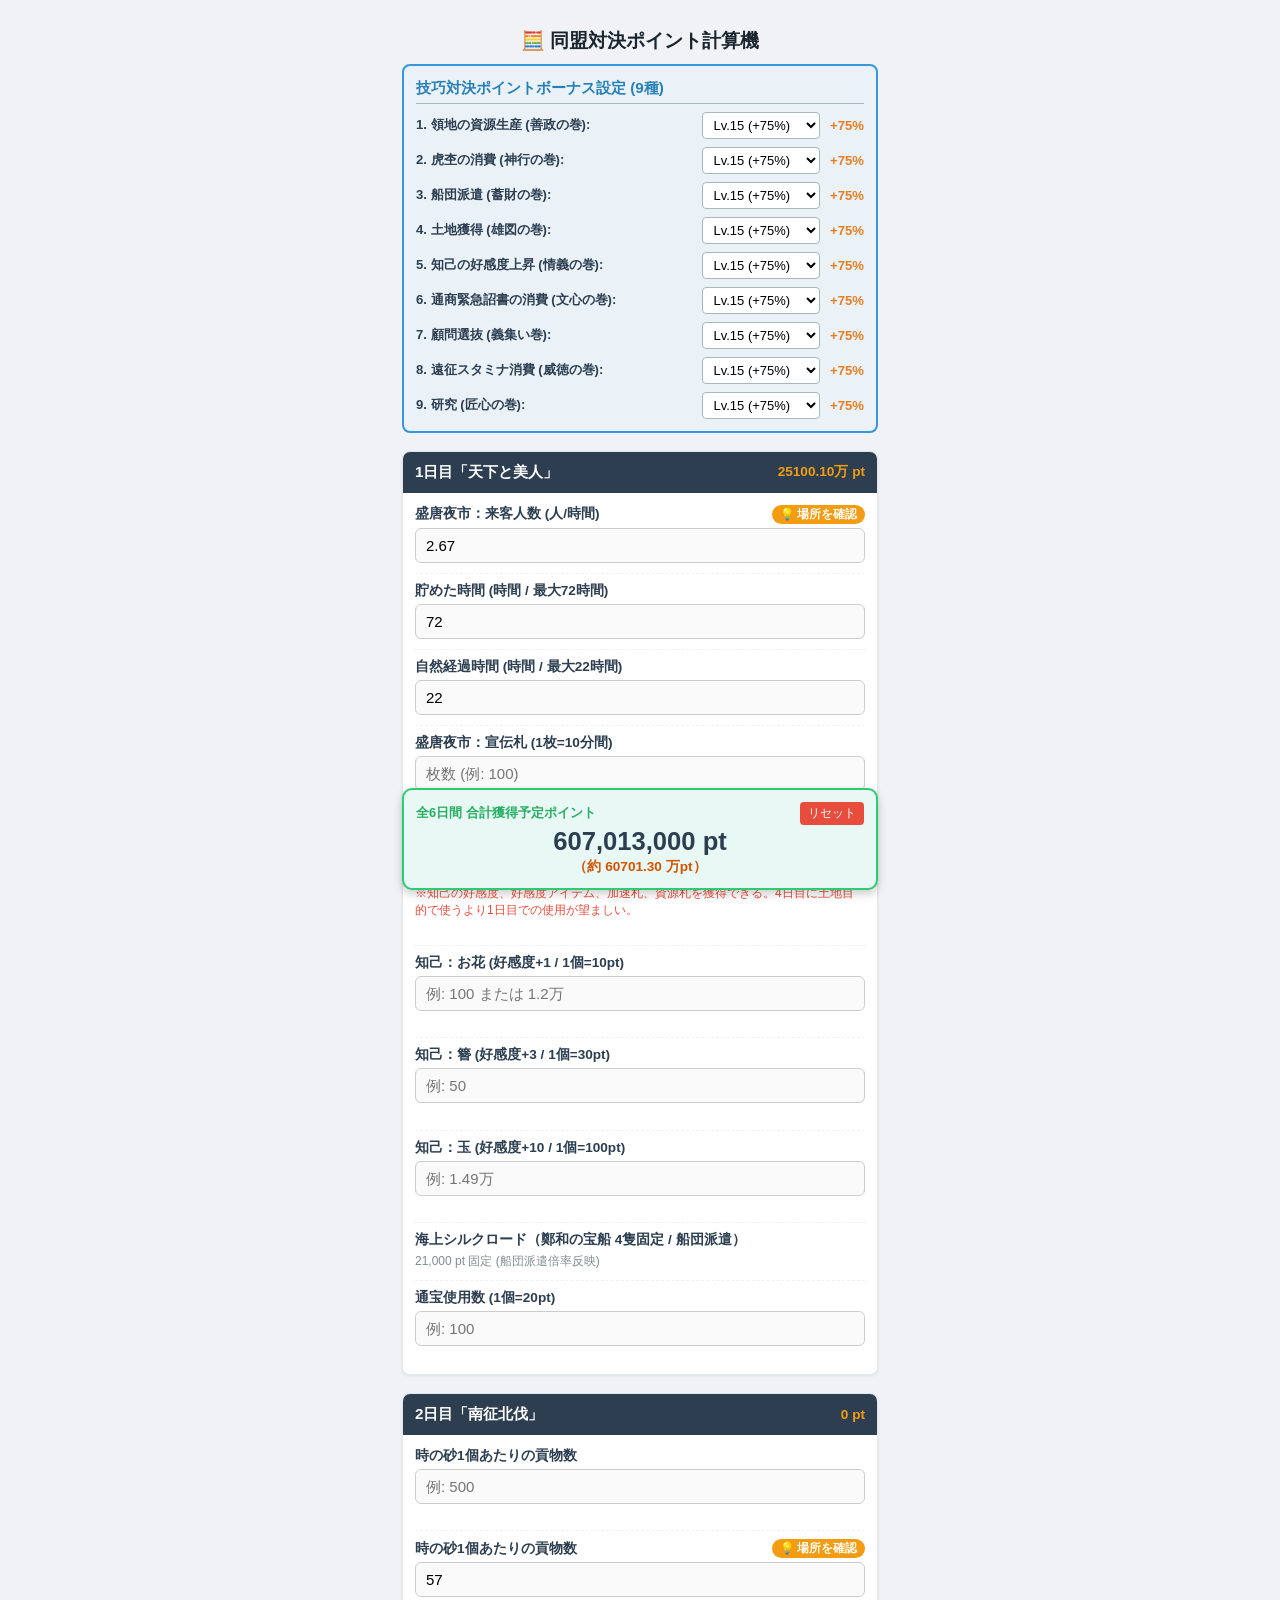
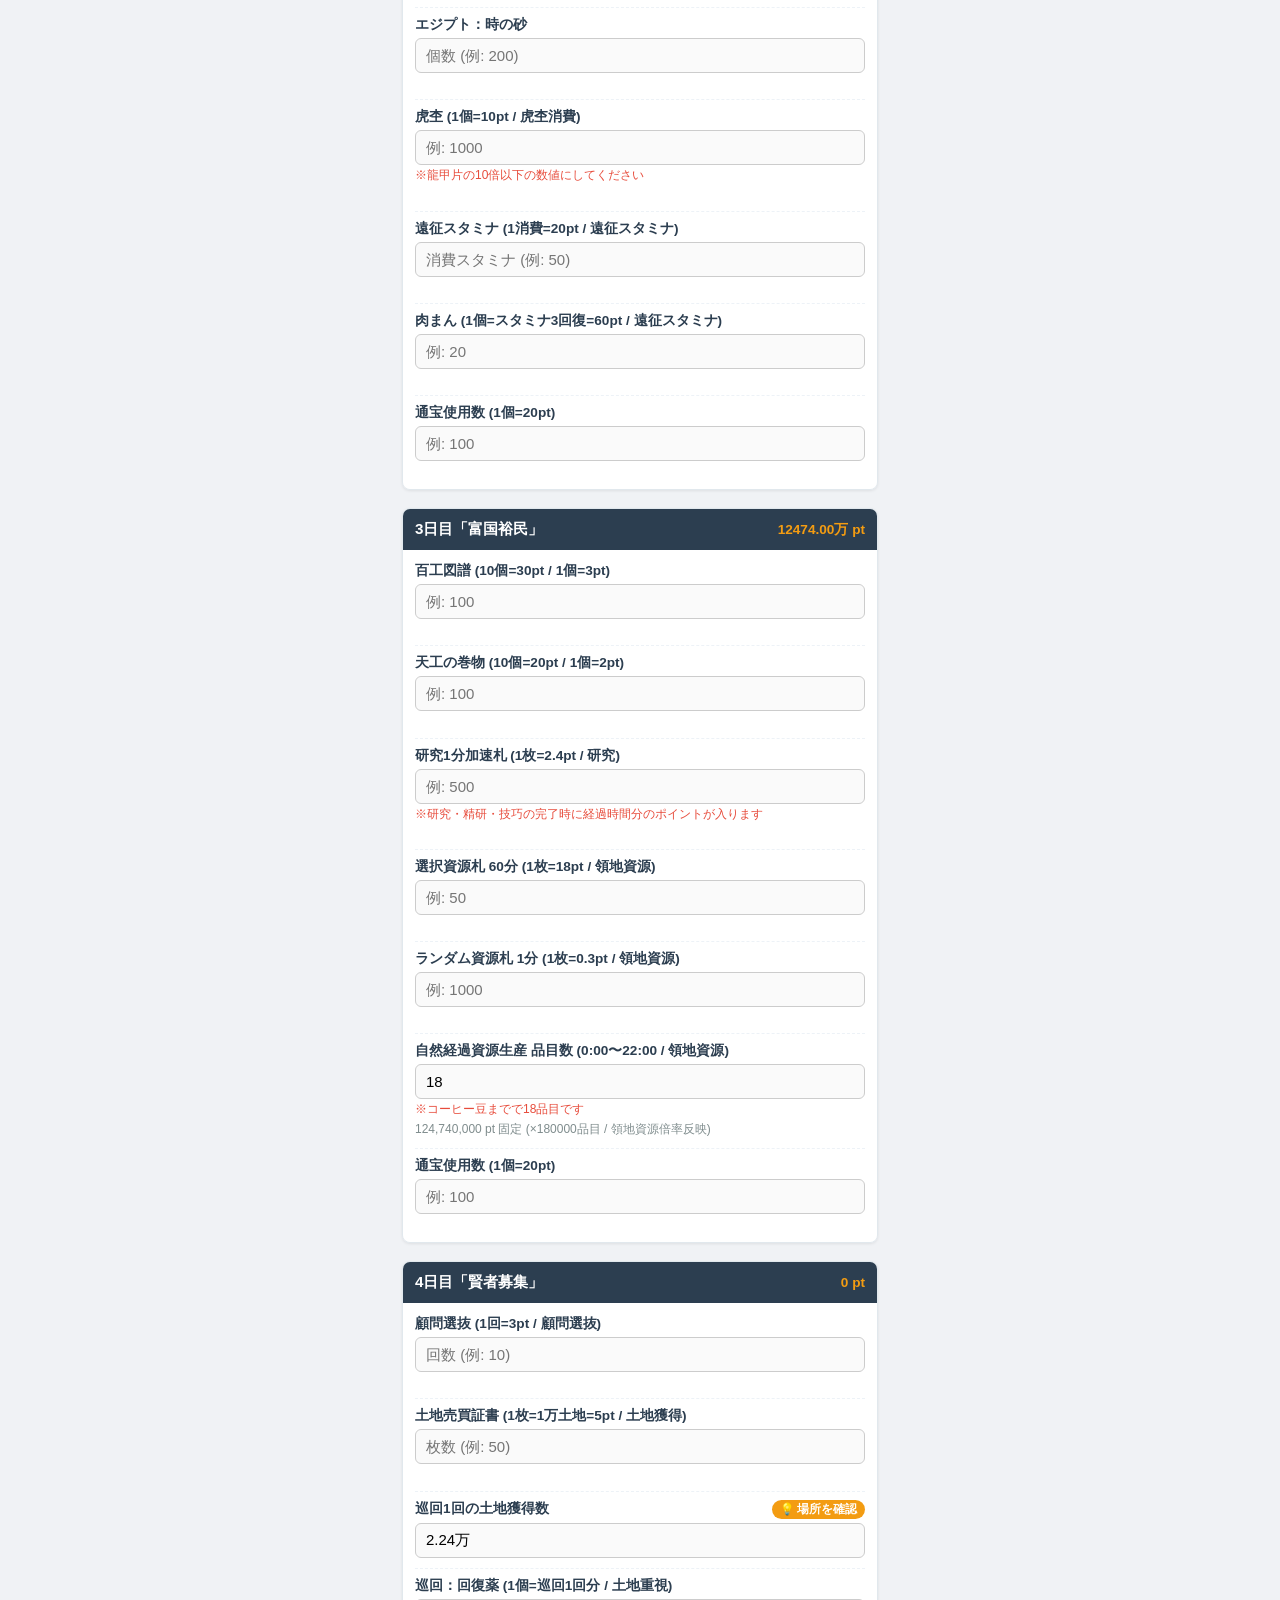
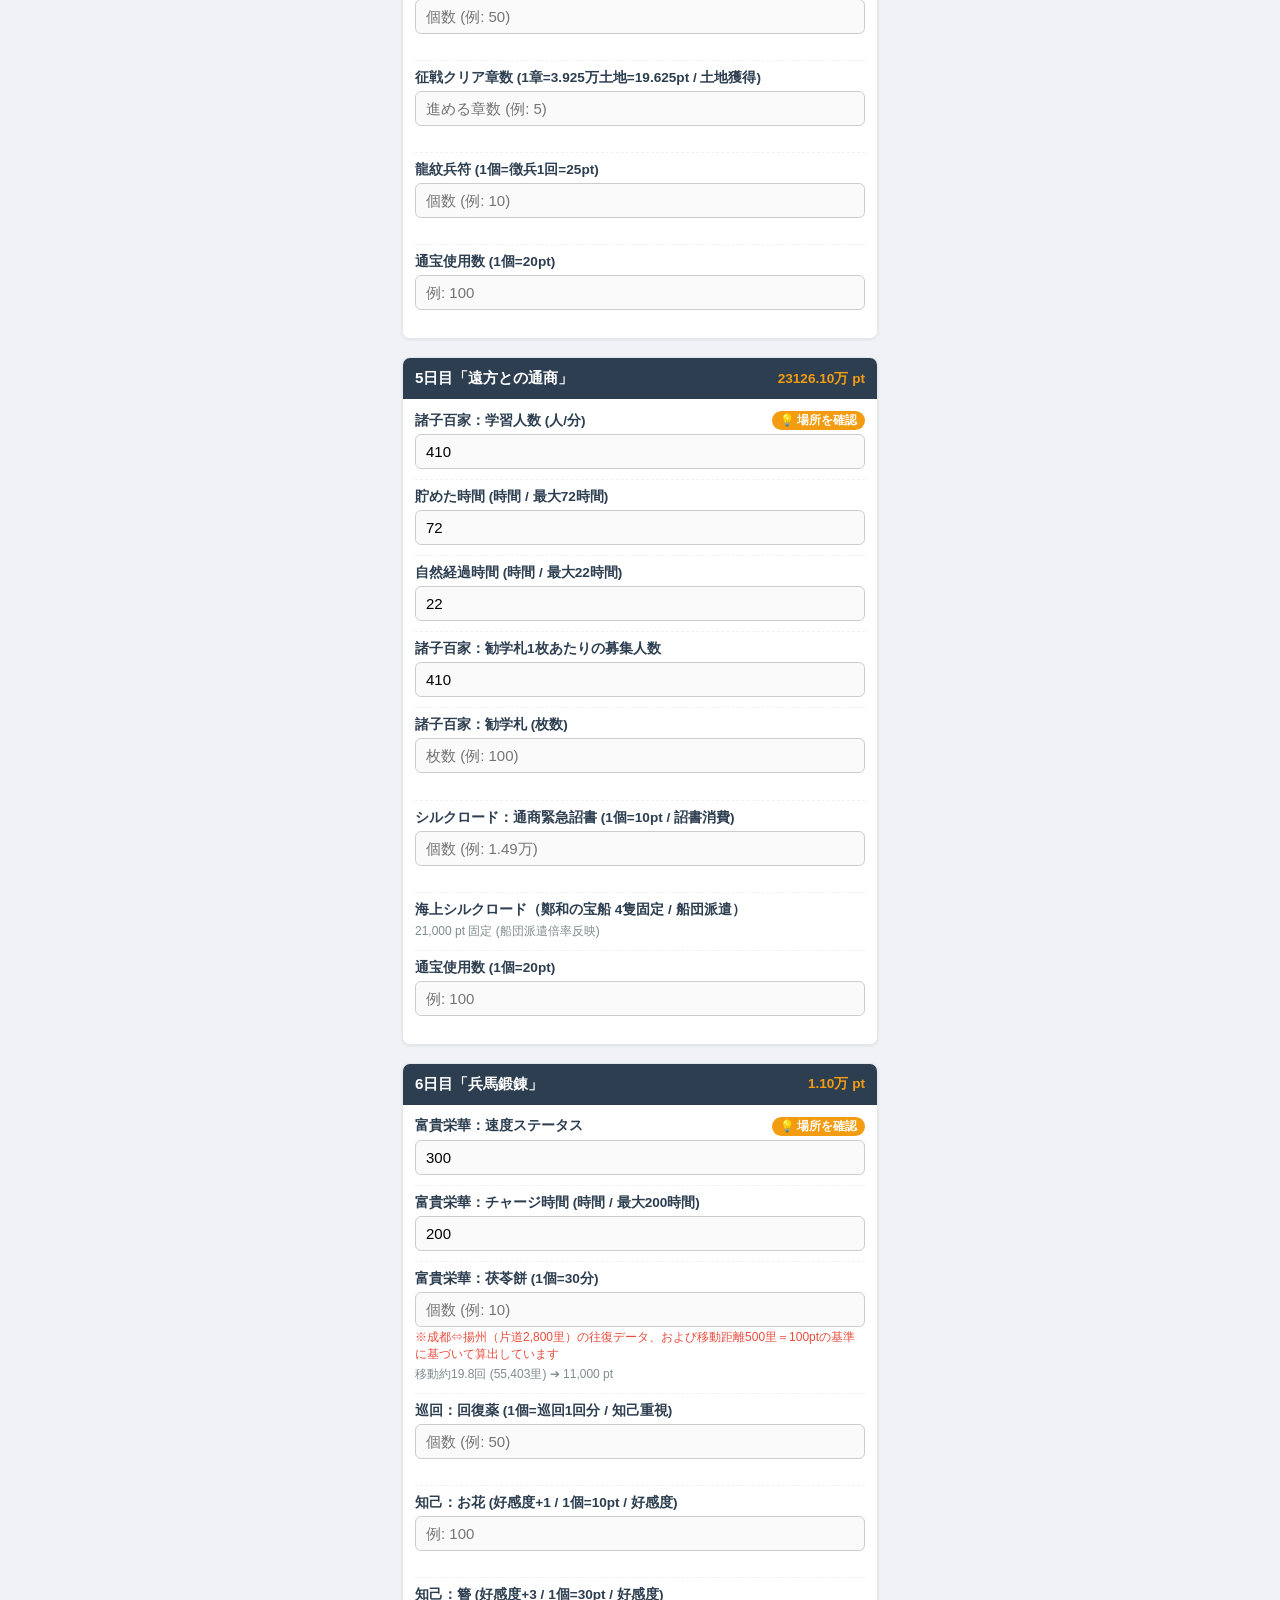
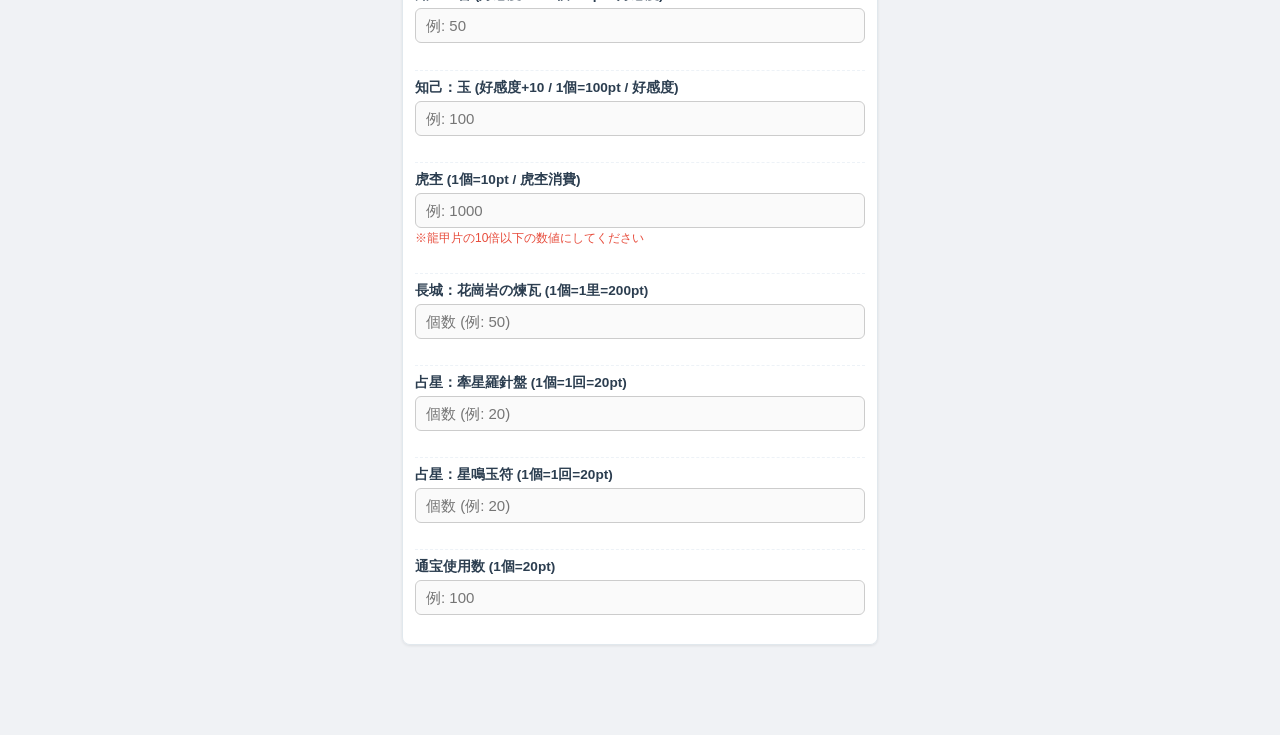
==== index.html @ d05e0be0 "index.html の更新" ====
<!DOCTYPE html>
<html lang="ja">
<head>
<meta charset="UTF-8">
<meta name="viewport" content="width=device-width, initial-scale=1.0">
<title>🧮 同盟対決ポイント計算機</title>

<!-- Google tag (gtag.js) -->
<script async src="https://www.googletagmanager.com/gtag/js?id=G-H1Z9NHRJ19"></script>
<script>
  window.dataLayer = window.dataLayer || [];
  function gtag(){dataLayer.push(arguments);}
  gtag('js', new Date());
  gtag('config', 'G-H1Z9NHRJ19');
</script>

<style>
  body {
    font-family: -apple-system, BlinkMacSystemFont, "Segoe UI", Roboto, "Helvetica Neue", Arial, sans-serif;
    padding: 12px;
    background: #f0f2f5;
    color: #333;
    max-width: 500px;
    margin: 0 auto;
    box-sizing: border-box;
    padding-bottom: 90px;
  }
  h2 {
    text-align: center;
    color: #1a252f;
    font-size: 1.2rem;
    margin-bottom: 10px;
  }
  .bonus-card {
    background: #eaf2f8;
    border: 2px solid #3498db;
    padding: 12px;
    border-radius: 8px;
    margin-bottom: 15px;
  }
  .bonus-title {
    font-weight: bold;
    color: #2980b9;
    font-size: 0.95rem;
    margin-bottom: 8px;
    border-bottom: 1px solid #aab7b8;
    padding-bottom: 4px;
  }
  .bonus-grid {
    display: grid;
    grid-template-columns: 1fr;
    gap: 8px;
  }
  .bonus-item {
    display: flex;
    justify-content: space-between;
    align-items: center;
    font-size: 0.82rem;
    color: #2c3e50;
    font-weight: bold;
  }
  .bonus-item select {
    padding: 4px 6px;
    font-size: 13px;
    border-radius: 4px;
    border: 1px solid #aab7b8;
    background: #fff;
    max-width: 180px;
  }
  .bonus-val-disp {
    color: #e67e22;
    font-size: 0.82rem;
    margin-left: 6px;
    min-width: 45px;
    text-align: right;
  }

  /* 見出しと入力枠の一体化構造 */
  .day-block {
    margin-top: 18px;
    border-radius: 8px;
    overflow: hidden;
    box-shadow: 0 1px 3px rgba(0,0,0,0.08);
    border: 1px solid #e1e8ed;
  }
  .day-title {
    background: #2c3e50;
    color: #fff;
    padding: 10px 12px;
    font-size: 0.95rem;
    font-weight: bold;
    display: flex;
    justify-content: space-between;
    align-items: center;
  }
  .day-subtotal {
    font-size: 0.85rem;
    color: #f39c12;
    font-weight: bold;
  }
  .day-card {
    background: #fff;
    padding: 12px;
  }
  .item-row {
    margin-bottom: 10px;
  }
  .item-row:last-child {
    margin-bottom: 0;
  }
  .item-row + .item-row {
    border-top: 1px dashed #edf2f7;
    padding-top: 8px;
  }

  .label-container {
    display: flex;
    justify-content: space-between;
    align-items: center;
    margin-bottom: 4px;
  }
  label {
    font-weight: bold;
    font-size: 0.85rem;
    color: #2c3e50;
  }
  .help-btn {
    background: #f39c12;
    color: white;
    border: none;
    border-radius: 12px;
    padding: 2px 8px;
    font-size: 0.72rem;
    font-weight: bold;
    cursor: pointer;
  }
  input[type="text"] {
    width: 100%;
    padding: 8px 10px;
    font-size: 15px;
    border: 1px solid #ccc;
    border-radius: 6px;
    box-sizing: border-box;
    background: #fafafa;
  }
  input[type="text"]:focus {
    border-color: #3498db;
    outline: none;
    background: #fff;
  }
  .sub-preview {
    font-size: 0.75rem;
    color: #7f8c8d;
    margin-top: 3px;
    min-height: 1.1em;
  }
  .note-text {
    font-size: 0.75rem;
    color: #e74c3c;
    margin-top: 2px;
  }
  .result-box {
    background: #e8f8f5;
    border: 2px solid #2ecc71;
    padding: 12px;
    border-radius: 10px;
    text-align: center;
    position: fixed;
    bottom: 10px;
    left: 50%;
    transform: translateX(-50%);
    width: calc(100% - 24px);
    max-width: 476px;
    box-sizing: border-box;
    box-shadow: 0 4px 10px rgba(0,0,0,0.2);
    z-index: 1000;
  }
  .result-title {
    font-size: 0.8rem;
    color: #27ae60;
    font-weight: bold;
    display: flex;
    justify-content: space-between;
    align-items: center;
  }
  .reset-btn {
    background: #e74c3c;
    color: white;
    border: none;
    padding: 3px 8px;
    font-size: 0.75rem;
    border-radius: 4px;
    cursor: pointer;
  }
  .result-val {
    font-size: 1.6rem;
    font-weight: bold;
    color: #2c3e50;
    margin: 2px 0;
  }
  .result-man {
    font-size: 0.85rem;
    color: #d35400;
    font-weight: bold;
  }

  .modal-overlay {
    display: none;
    position: fixed;
    top: 0; left: 0; width: 100%; height: 100%;
    background: rgba(0, 0, 0, 0.85);
    z-index: 2000;
    justify-content: center;
    align-items: center;
    padding: 20px;
    box-sizing: border-box;
  }
  .modal-overlay img {
    max-width: 100%;
    max-height: 80vh;
    border-radius: 8px;
    box-shadow: 0 4px 15px rgba(0,0,0,0.5);
  }
</style>
</head>
<body>

<h2>🧮 同盟対決ポイント計算機</h2>

<!-- 技巧ボーナス設定エリア -->
<div class="bonus-card">
  <div class="bonus-title">技巧対決ポイントボーナス設定 (9種)</div>
  <div class="bonus-grid" id="bonus-container"></div>
</div>

<!-- 各日エリア -->
<div id="days-container"></div>

<!-- 合計固定フッター -->
<div class="result-box">
  <div class="result-title">
    <span>全6日間 合計獲得予定ポイント</span>
    <button class="reset-btn" onclick="clearAll()">リセット</button>
  </div>
  <div class="result-val"><span id="total-pt">0</span> pt</div>
  <div class="result-man" id="total-man">（約 0 万pt）</div>
</div>

<div id="image-modal" class="modal-overlay" onclick="closeModal()">
  <img id="modal-img" src="" alt="確認用画像">
</div>
<script>
let configData = {};
let techBonusData = [];
let daysData = [];

// レベル(0〜60)に対応する%補正値テーブルの計算
function getTechBonusPercent(level) {
  level = parseInt(level, 10) || 0;
  if (level <= 0) return 0;
  if (level <= 30) return level * 5;              // Lv.1~30: +5%刻み (Lv.30=150%)
  if (level <= 40) return 150 + (level - 30) * 3; // Lv.31~40: +3%刻み (Lv.40=180%)
  if (level <= 60) return 180 + (level - 40) * 1; // Lv.41~60: +1%刻み (Lv.60=200%)
  return 200;
}

async function loadAllJSON() {
  try {
    const [configRes, techRes, d1Res, d2Res, d3Res, d4Res, d5Res, d6Res] = await Promise.all([
      fetch('config.json'),
      fetch('tech_bonus.json'),
      fetch('day1.json'),
      fetch('day2.json'),
      fetch('day3.json'),
      fetch('day4.json'),
      fetch('day5.json'),
      fetch('day6.json')
    ]);

    configData = await configRes.json();
    techBonusData = await techRes.json();
    daysData = [
      await d1Res.json(),
      await d2Res.json(),
      await d3Res.json(),
      await d4Res.json(),
      await d5Res.json(),
      await d6Res.json()
    ];

    renderUI();
    loadInputs();
    calc();
  } catch (err) {
    console.error('JSON読み込みエラー:', err);
  }
}

function showModal(imgSrc) {
  const modal = document.getElementById('image-modal');
  const img = document.getElementById('modal-img');
  img.src = imgSrc;
  modal.style.display = 'flex';
}

function closeModal() {
  document.getElementById('image-modal').style.display = 'none';
}

function renderUI() {
  // 技巧ボーナス (デフォルト Lv.15)
  const bonusContainer = document.getElementById('bonus-container');
  bonusContainer.innerHTML = '';
  techBonusData.forEach(item => {
    const div = document.createElement('div');
    div.className = 'bonus-item';
    
    let optionsHtml = `<option value="0">未開放 (+0%)</option>`;
    for (let lv = 1; lv <= 60; lv++) {
      const pct = getTechBonusPercent(lv);
      const selected = (lv === 15) ? 'selected' : '';
      optionsHtml += `<option value="${lv}" ${selected}>Lv.${lv} (+${pct}%)</option>`;
    }

    div.innerHTML = `
      <span>${item.name}:</span>
      <div>
        <select id="${item.id}" class="bonus-select" onchange="calc()">${optionsHtml}</select>
        <span class="bonus-val-disp" id="${item.id}_pct_disp">+75%</span>
      </div>
    `;
    bonusContainer.appendChild(div);
  });

  const daysContainer = document.getElementById('days-container');
  daysContainer.innerHTML = '';

  daysData.forEach(day => {
    const dayWrap = document.createElement('div');
    dayWrap.className = 'day-block';
    
    let html = `
      <div class="day-title">
        <span>${day.title}</span>
        <span class="day-subtotal" id="d${day.day}_total_disp">0 pt</span>
      </div>
      <div class="day-card">
    `;

    // 1日目：盛唐夜市（時間部分）
    if (day.day === 1 && day.night_market) {
      const helpBtn = day.night_market.help_img ? `<button class="help-btn" onclick="showModal('${day.night_market.help_img}')">💡 場所を確認</button>` : '';
      html += `
        <div class="item-row">
          <div class="label-container">
            <label>盛唐夜市：来客人数 (人/時間)</label>
            ${helpBtn}
          </div>
          <input type="text" id="d1_night_speed" class="save-input" placeholder="例: 2.73万 または 27300" value="${day.night_market.default_speed}" oninput="calc()">
        </div>
        <div class="item-row">
          <div class="label-container"><label>貯めた時間 (時間 / 最大72時間)</label></div>
          <input type="text" id="d1_night_72h" class="save-input" placeholder="時間 (例: 72)" value="${day.night_market.default_h72}" oninput="calc()">
        </div>
        <div class="item-row">
          <div class="label-container"><label>自然経過時間 (時間 / 最大22時間)</label></div>
          <input type="text" id="d1_night_22h" class="save-input" placeholder="時間 (例: 22)" value="${day.night_market.default_h22}" oninput="calc()">
        </div>
      `;
    }

    // 5日目：諸子百家（時間部分）
    if (day.day === 5 && day.kangaku_market) {
      const helpBtn = day.kangaku_market.help_img ? `<button class="help-btn" onclick="showModal('${day.kangaku_market.help_img}')">💡 場所を確認</button>` : '';
      html += `
        <div class="item-row">
          <div class="label-container">
            <label>諸子百家：学習人数 (人/分)</label>
            ${helpBtn}
          </div>
          <input type="text" id="d5_kangaku_speed" class="save-input" placeholder="例: 410" value="${day.kangaku_market.default_speed}" oninput="calc()">
        </div>
        <div class="item-row">
          <div class="label-container"><label>貯めた時間 (時間 / 最大72時間)</label></div>
          <input type="text" id="d5_kangaku_72h" class="save-input" placeholder="時間 (例: 72)" value="${day.kangaku_market.default_h72}" oninput="calc()">
        </div>
        <div class="item-row">
          <div class="label-container"><label>自然経過時間 (時間 / 最大22時間)</label></div>
          <input type="text" id="d5_kangaku_22h" class="save-input" placeholder="時間 (例: 22)" value="${day.kangaku_market.default_h22}" oninput="calc()">
        </div>
      `;
    }

    // 各日アイテム展開
    day.items.forEach(item => {
      const helpBtn = item.help_img ? `<button class="help-btn" onclick="showModal('${item.help_img}')">💡 場所を確認</button>` : '';
      
      let displayLabel = item.label;
      if (displayLabel.includes("盛唐夜市：来客")) displayLabel = "盛唐夜市：来客人数 (人/時間)";
      if (displayLabel.includes("貢物数")) displayLabel = "時の砂1個あたりの貢物数";
      if (displayLabel.includes("エジプト：")) displayLabel = "エジプト：時の砂";

      html += `<div class="item-row">`;
      html += `
        <div class="label-container">
          <label>${displayLabel}</label>
          ${helpBtn}
        </div>
      `;
      
      if (item.type === 'fixed_ship' || item.type === 'fixed_simple') {
        html += `<div class="sub-preview" id="${item.id}_disp"></div>`;
      } else if (item.type === 'd3_resource_fixed') {
        html += `<input type="text" id="${item.id}" class="save-input" placeholder="${item.placeholder}" value="${item.default_value}" oninput="calc()">`;
        if (item.note) html += `<div class="note-text">${item.note}</div>`;
        html += `<div class="sub-preview" id="d3_fixed_disp"></div>`;
      } else if (item.type === 'sand_ratio' || item.type === 'kangaku_card_people' || item.type === 'd4_patrol_land_val' || item.type === 'd6_fukuryo_speed' || item.type === 'd6_fukuryo_hours') {
        html += `<input type="text" id="${item.id}" class="save-input" placeholder="${item.placeholder}" value="${item.default_value || ''}" oninput="calc()">`;
        if (item.note) html += `<div class="note-text">${item.note}</div>`;
      } else {
        html += `<input type="text" id="${item.id}" class="save-input" placeholder="${item.placeholder || ''}" value="${item.default_value || ''}" oninput="calc()">`;
        if (item.note) html += `<div class="note-text">${item.note}</div>`;
        html += `<div class="sub-preview" id="${item.id}-p"></div>`;
      }
      
      html += `</div>`;
    });

    html += `</div>`; // .day-card を閉じる
    dayWrap.innerHTML = html;
    daysContainer.appendChild(dayWrap);
  });
}
function parseNum(val) {
  if (!val) return 0;
  val = String(val).trim().replace(/,/g, '');
  if (val.endsWith('万')) {
    const num = parseFloat(val.replace('万', ''));
    return isNaN(num) ? 0 : Math.round(num * 10000);
  }
  const num = parseFloat(val);
  if (isNaN(num)) return 0;
  if (num > 0 && num < 100) {
    return Math.round(num * 10000);
  }
  return num;
}

function fmtDayPt(pt) {
  const floorPt = Math.floor(pt);
  return floorPt >= 10000 ? `${(floorPt / 10000).toFixed(2)}万 pt` : `${floorPt.toLocaleString()} pt`;
}

function getMult(id) {
  const el = document.getElementById(id);
  const lv = el ? parseInt(el.value, 10) : 15;
  const pct = getTechBonusPercent(lv);
  
  const dispEl = document.getElementById(`${id}_pct_disp`);
  if (dispEl) dispEl.innerText = `+${pct}%`;

  return 1 + (pct / 100);
}

function saveInputs() {
  document.querySelectorAll('.save-input').forEach(input => {
    localStorage.setItem('moman_' + input.id, input.value);
  });
  document.querySelectorAll('.bonus-select').forEach(sel => {
    localStorage.setItem('moman_' + sel.id, sel.value);
  });
  document.querySelectorAll('.save-check').forEach(chk => {
    localStorage.setItem('moman_' + chk.id, chk.checked);
  });
}

function loadInputs() {
  document.querySelectorAll('.save-input').forEach(input => {
    const savedVal = localStorage.getItem('moman_' + input.id);
    if (savedVal !== null) input.value = savedVal;
  });
  document.querySelectorAll('.bonus-select').forEach(sel => {
    const savedVal = localStorage.getItem('moman_' + sel.id);
    if (savedVal !== null) sel.value = savedVal;
  });
  document.querySelectorAll('.save-check').forEach(chk => {
    const savedVal = localStorage.getItem('moman_' + chk.id);
    if (savedVal !== null) chk.checked = (savedVal === 'true');
  });
}

function clearAll() {
  if (confirm('すべての入力数値をクリア（リセット）しますか？')) {
    document.querySelectorAll('.save-input').forEach(input => {
      if (input.id === 'd3_item_count') input.value = '18';
      else if (input.id === 'd1_night_speed') input.value = '2.73万';
      else if (input.id === 'd1_night_72h') input.value = '72';
      else if (input.id === 'd1_night_22h') input.value = '22';
      else if (input.id === 'd2_sand_ratio') input.value = '57';
      else if (input.id === 'd4_patrol_land_val') input.value = '2.24万';
      else if (input.id === 'd5_kangaku_speed') input.value = '410';
      else if (input.id === 'd5_kangaku_card_people') input.value = '410';
      else if (input.id === 'd5_kangaku_72h') input.value = '72';
      else if (input.id === 'd5_kangaku_22h') input.value = '22';
      else if (input.id === 'd6_fukuryo_speed') input.value = '300';
      else if (input.id === 'd6_fukuryo_hours') input.value = '200';
      else input.value = '';
      localStorage.removeItem('moman_' + input.id);
    });
    document.querySelectorAll('.bonus-select').forEach(sel => {
      sel.value = '15';
      localStorage.removeItem('moman_' + sel.id);
    });
    calc();
  }
}

function calc() {
  saveInputs();
  let grandTotal = 0;

  daysData.forEach(day => {
    let dayTotal = 0;

    // 1日目：盛唐夜市経過計算
    if (day.night_market) {
      const d1_speed = parseNum(document.getElementById('d1_night_speed').value);
      const d1_h72 = parseNum(document.getElementById('d1_night_72h').value);
      const d1_h22 = parseNum(document.getElementById('d1_night_22h').value);
      
      const nightFixedPt = (d1_h72 + d1_h22) * (d1_speed / 10000) * 100;
      dayTotal += nightFixedPt;
    }

    // 5日目：諸子百家経過計算
    if (day.kangaku_market) {
      const d5_speed = parseNum(document.getElementById('d5_kangaku_speed').value);
      const d5_h72 = parseNum(document.getElementById('d5_kangaku_72h').value);
      const d5_h22 = parseNum(document.getElementById('d5_kangaku_22h').value);
      
      const kangakuFixedPt = d5_speed * 60 * (d5_h72 + d5_h22) * 0.01;
      dayTotal += kangakuFixedPt;
    }

    day.items.forEach(item => {
      const mult = item.tech_key ? getMult(item.tech_key) : 1;
      let itemPt = 0;

      if (item.type === 'senden') {
        const d1_speed = parseNum(document.getElementById('d1_night_speed').value);
        const sendenN = parseNum(document.getElementById(item.id).value);
        itemPt = sendenN * ((d1_speed / 10000) / 6) * 100;
        const pEl = document.getElementById(`${item.id}-p`);
        if (pEl) pEl.innerText = sendenN ? `${sendenN.toLocaleString()}枚 ➔ ${itemPt.toFixed(1)} pt` : '';
      }
      else if (item.type === 'd6_fukuryo_item') {
        const speedVal = parseNum(document.getElementById('d6_fukuryo_speed').value);
        const hoursVal = parseNum(document.getElementById('d6_fukuryo_hours').value);
        const itemN = parseNum(document.getElementById(item.id).value);

        const oneWayMin = (175000 / (speedVal + 25)) + 68;
        const totalChargeMin = (itemN * 30) + (hoursVal * 60);
        const trips = totalChargeMin / oneWayMin;
        const totalDist = trips * 2800;
        itemPt = Math.floor(totalDist / 500) * 100;

        const pEl = document.getElementById(`${item.id}-p`);
        if (pEl) {
          pEl.innerText = `移動約${trips.toFixed(1)}回 (${Math.floor(totalDist).toLocaleString()}里) ➔ ${itemPt.toLocaleString()} pt`;
        }
      }
      else if (item.type === 'patrol_item') {
        const itemN = parseNum(document.getElementById(item.id).value);
        const kokandoPtPerTimes = 20.8 * mult;
        itemPt = itemN * kokandoPtPerTimes;
        
        const pEl = document.getElementById(`${item.id}-p`);
        if (pEl) pEl.innerText = itemN ? `${itemN.toLocaleString()}個 (巡回${itemN.toLocaleString()}回分) ➔ ${itemPt.toFixed(1)} pt (期待値)` : '';
      }
      else if (item.type === 'd4_patrol_item') {
        const itemN = parseNum(document.getElementById(item.id).value);
        const rawLandVal = parseNum(document.getElementById('d4_patrol_land_val').value);
        const landValInMan = rawLandVal / 10000;
        const landPtPerTimes = landValInMan * 5 * mult;
        const dropItemPt = 4.467;
        itemPt = itemN * (landPtPerTimes + dropItemPt);

        const pEl = document.getElementById(`${item.id}-p`);
        if (pEl) pEl.innerText = itemN ? `${itemN.toLocaleString()}個 (巡回${itemN.toLocaleString()}回分) ➔ ${itemPt.toFixed(1)} pt (期待値)` : '';
      }
      else if (item.type === 'kangaku_card') {
        const peoplePerCard = parseNum(document.getElementById('d5_kangaku_card_people').value);
        const cardN = parseNum(document.getElementById(item.id).value);
        itemPt = cardN * peoplePerCard * 0.01;
        const pEl = document.getElementById(`${item.id}-p`);
        if (pEl) pEl.innerText = cardN ? `${cardN.toLocaleString()}枚 ➔ ${itemPt.toFixed(1)} pt` : '';
      }
      else if (item.type === 'trib') {
        const num = parseNum(document.getElementById(item.id).value);
        const count = Math.floor(num / 100);
        itemPt = count * 25;
        const pEl = document.getElementById(`${item.id}-p`);
        if (pEl) pEl.innerText = num ? `祈祷${count.toLocaleString()}回分 ➔ ${itemPt.toFixed(1)} pt` : '';
      }
      else if (item.type === 'sand') {
        const ratio = parseNum(document.getElementById('d2_sand_ratio').value);
        const num = parseNum(document.getElementById(item.id).value);
        const tribTotal = num * ratio;
        const count = Math.floor(tribTotal / 100);
        itemPt = count * 25;
        const pEl = document.getElementById(`${item.id}-p`);
        if (pEl) pEl.innerText = num ? `時の砂${num.toLocaleString()}個 (貢物${tribTotal.toLocaleString()}個 / 祈祷${count.toLocaleString()}回分) ➔ ${itemPt.toFixed(1)} pt` : '';
      }
      else if (item.type === 'sand_ratio' || item.type === 'kangaku_card_people' || item.type === 'd4_patrol_land_val' || item.type === 'd6_fukuryo_speed' || item.type === 'd6_fukuryo_hours') {
        itemPt = 0;
      }
      else if (item.type === 'nikuman') {
        const num = parseNum(document.getElementById(item.id).value);
        itemPt = num * 3 * 20 * mult;
        const pEl = document.getElementById(`${item.id}-p`);
        if (pEl) pEl.innerText = num ? `スタミナ${(num*3).toLocaleString()}回復 ➔ ${itemPt.toFixed(1)} pt` : '';
      }
      else if (item.type === 'fixed_ship') {
        itemPt = item.base_pt * mult;
        const el = document.getElementById(`${item.id}_disp`);
        if (el) el.innerText = `${Math.floor(itemPt).toLocaleString()} pt 固定 (船団派遣倍率反映)`;
      }
      else if (item.type === 'fixed_simple') {
        itemPt = item.base_pt;
        const el = document.getElementById(`${item.id}_disp`);
        if (el) el.innerText = `${Math.floor(itemPt).toLocaleString()} pt 固定`;
      }
      else if (item.type === 'd3_resource_fixed') {
        const itemCount = parseNum(document.getElementById(item.id).value);
        itemPt = item.base_per_item * itemCount * mult;
        const el = document.getElementById('d3_fixed_disp');
        if (el) el.innerText = `${Math.floor(itemPt).toLocaleString()} pt 固定 (×${itemCount}品目 / 領地資源倍率反映)`;
      }
      else {
        const num = parseNum(document.getElementById(item.id).value);
        itemPt = num * item.unit_pt * mult;
        const pEl = document.getElementById(`${item.id}-p`);
        if (pEl) pEl.innerText = num ? `${num.toLocaleString()} ➔ ${itemPt.toFixed(1)} pt` : '';
      }

      dayTotal += itemPt;
    });

    const dayDisp = document.getElementById(`d${day.day}_total_disp`);
    if (dayDisp) dayDisp.innerText = fmtDayPt(dayTotal);

    grandTotal += dayTotal;
  });

  document.getElementById('total-pt').innerText = Math.floor(grandTotal).toLocaleString();
  document.getElementById('total-man').innerText = `（約 ${(grandTotal / 10000).toFixed(2)} 万pt）`;
}

window.onload = function() {
  loadAllJSON();
};
</script>
</body>
</html>
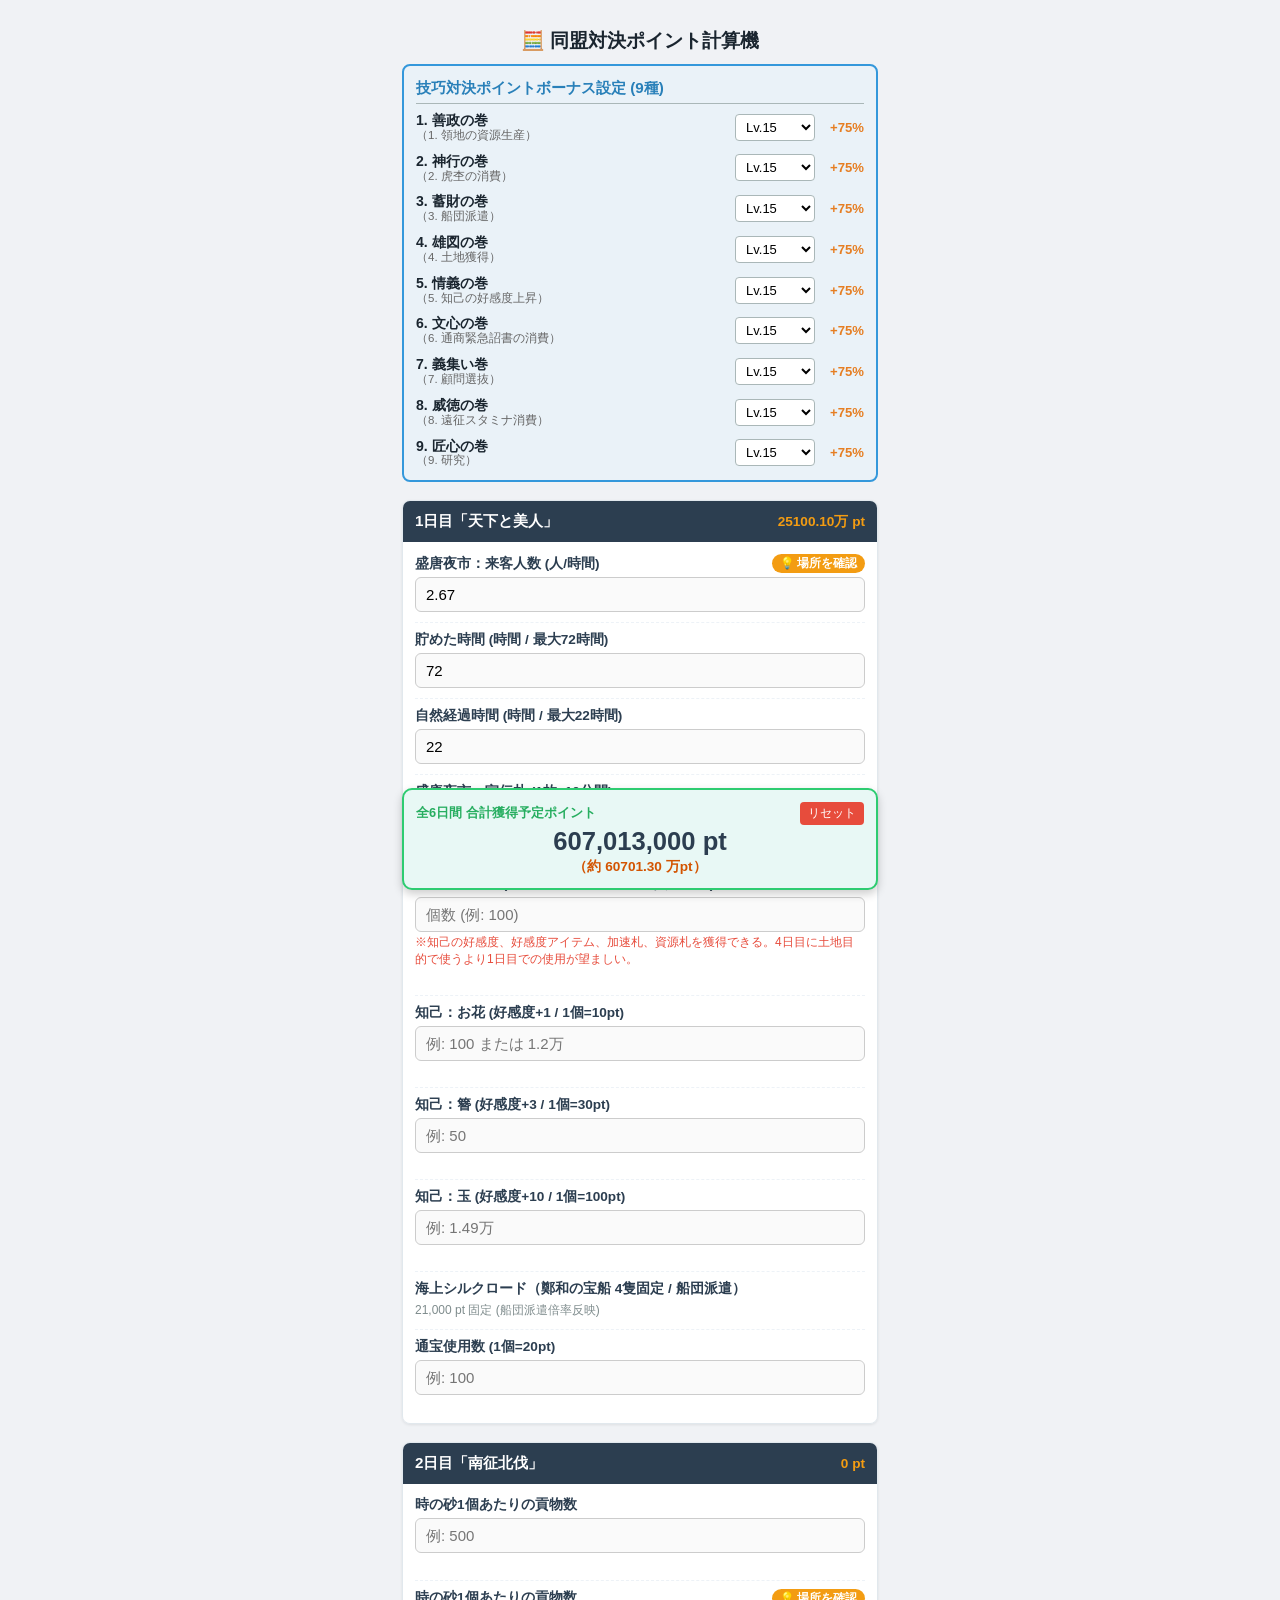
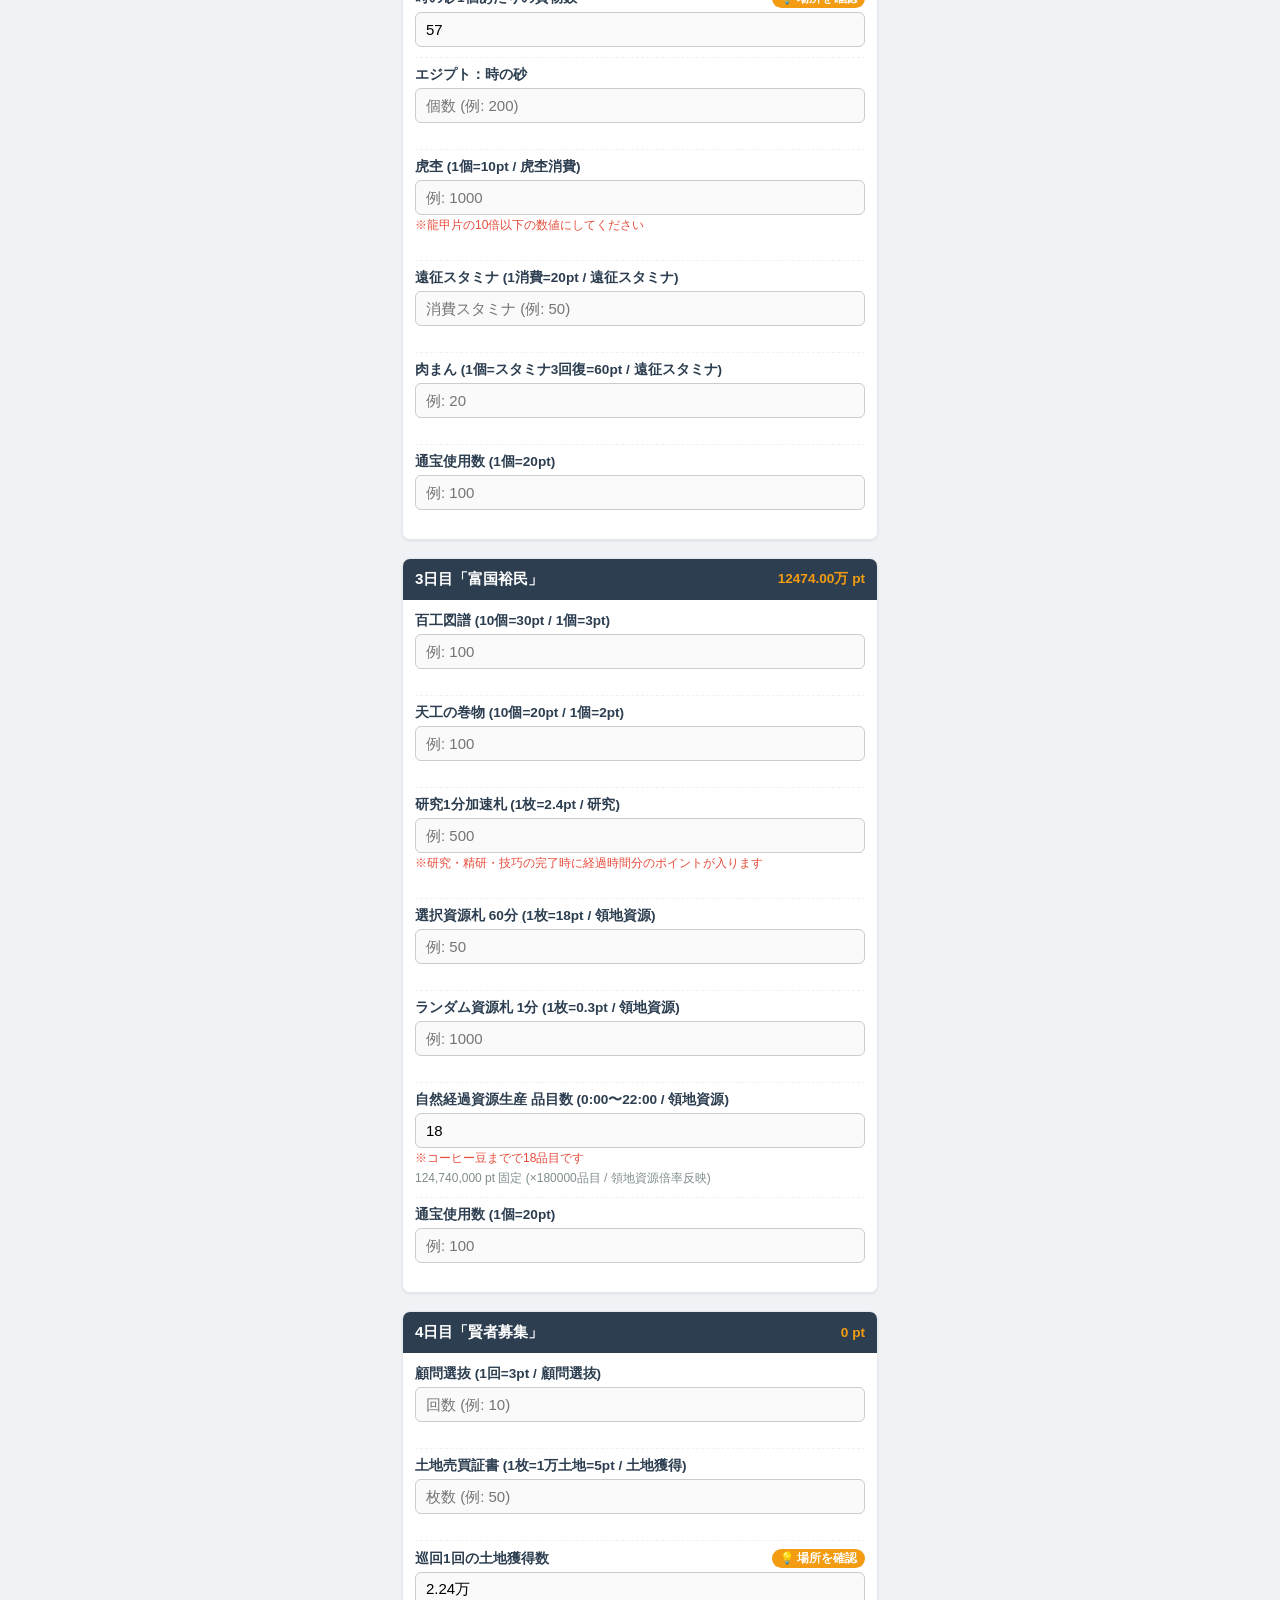
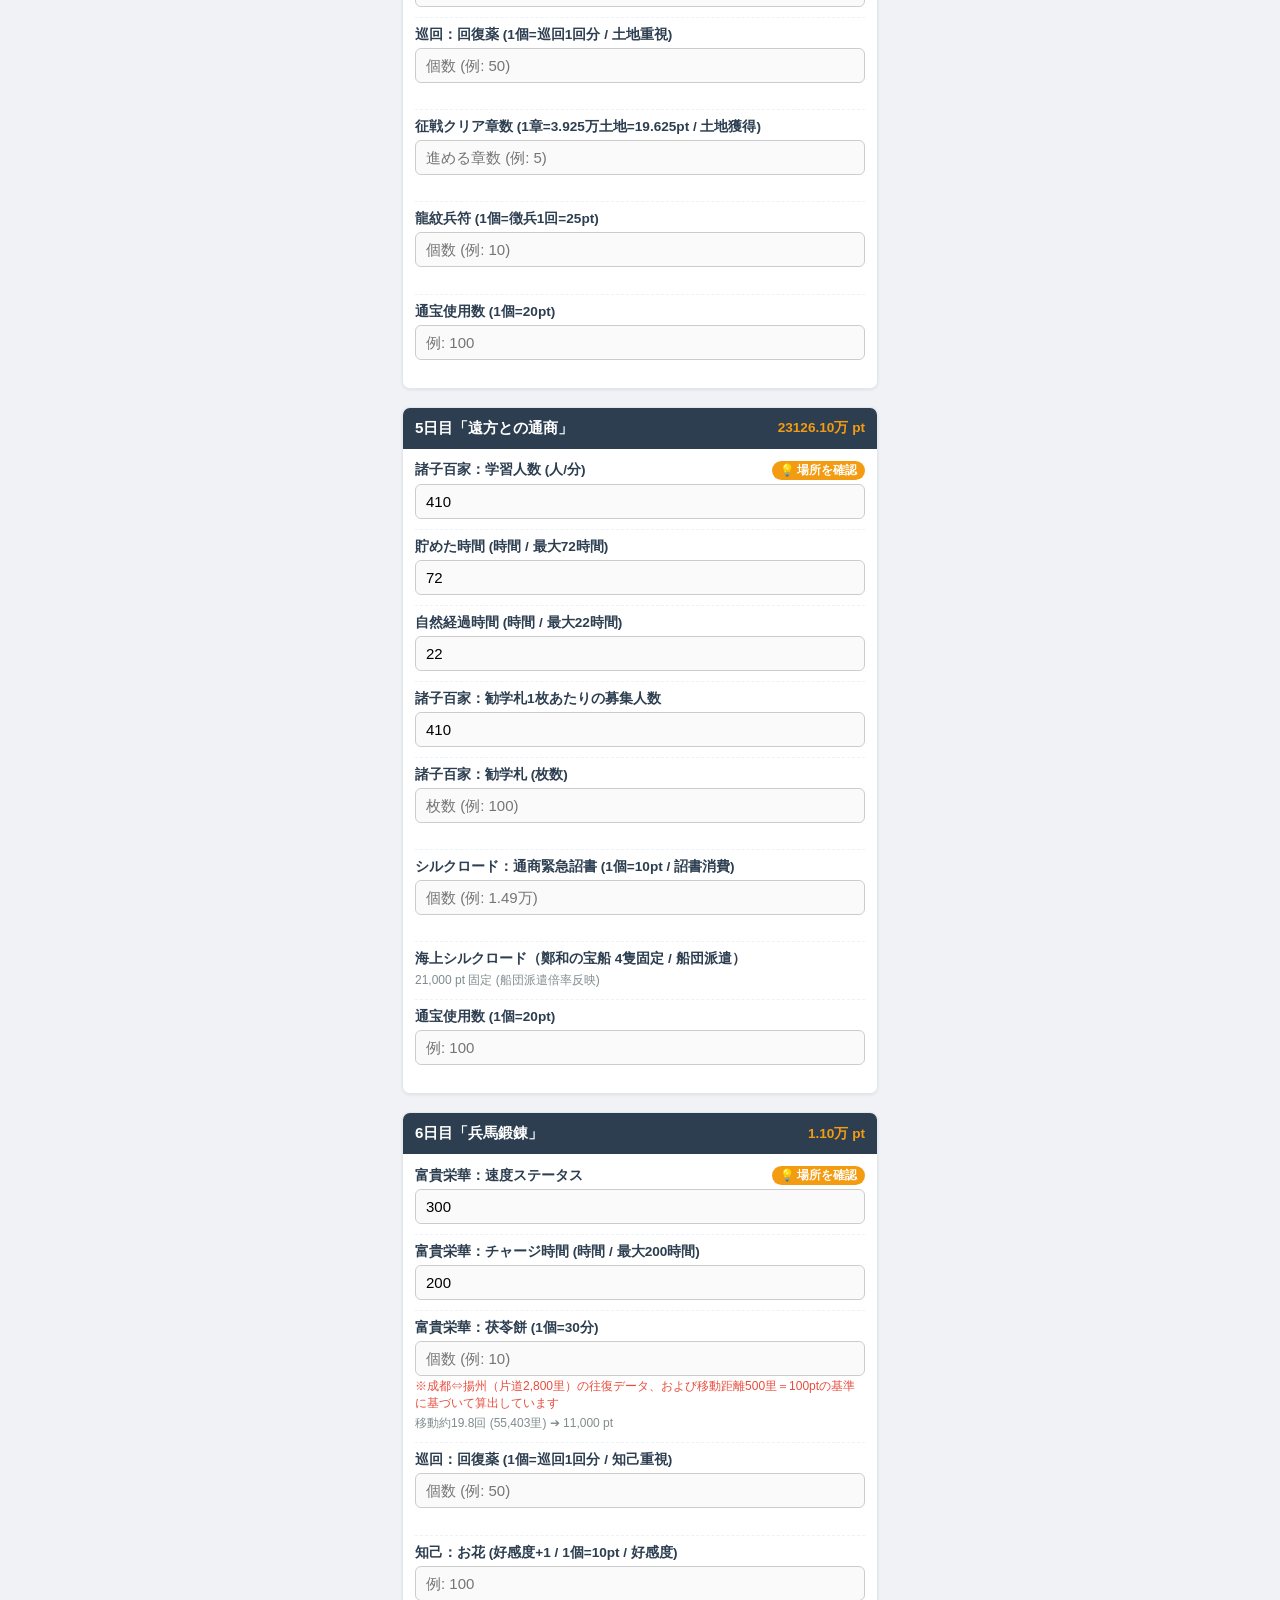
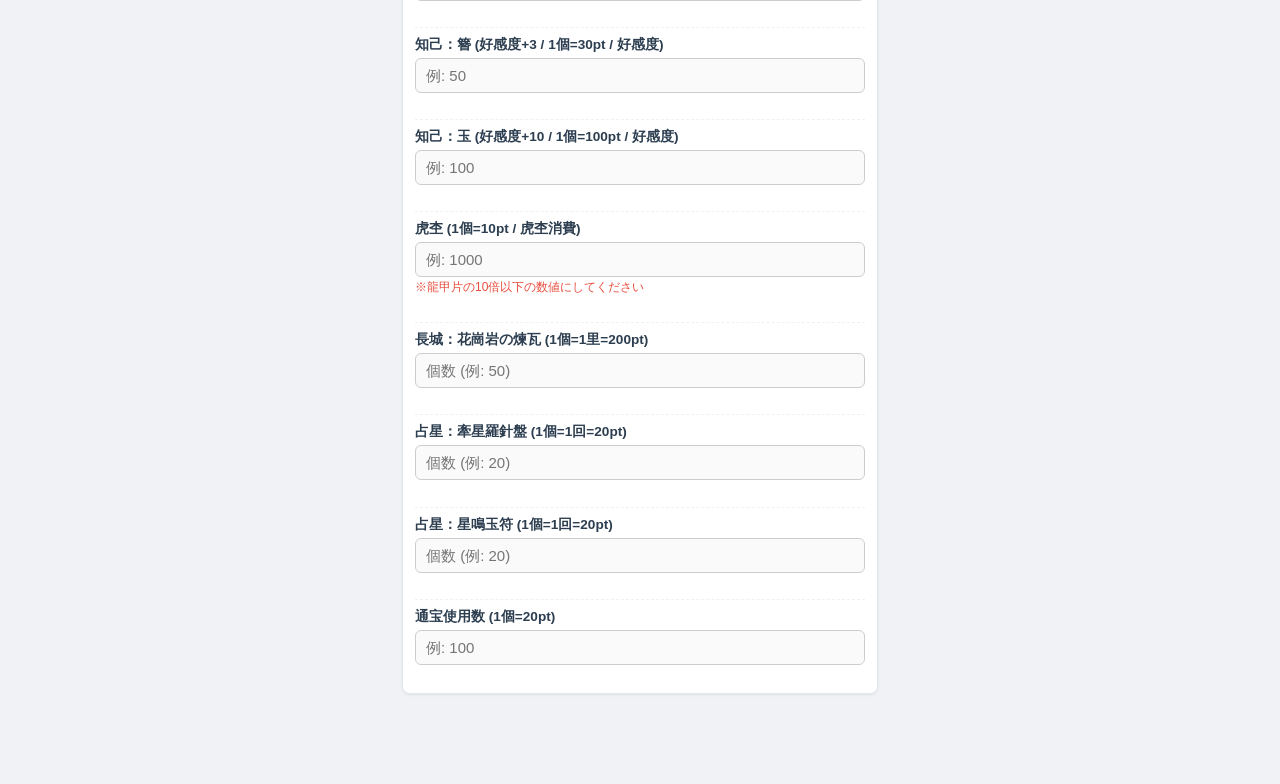
==== commit df3928ff: "index.html の更新" ====
--- a/index.html
+++ b/index.html
@@ -49,7 +49,7 @@
   .bonus-grid {
     display: grid;
     grid-template-columns: 1fr;
-    gap: 8px;
+    gap: 10px;
   }
   .bonus-item {
     display: flex;
@@ -59,18 +59,37 @@
     color: #2c3e50;
     font-weight: bold;
   }
+  .bonus-label-wrap {
+    display: flex;
+    flex-direction: column;
+    line-height: 1.2;
+  }
+  .bonus-main-name {
+    font-size: 0.88rem;
+    color: #1a252f;
+    font-weight: bold;
+  }
+  .bonus-sub-desc {
+    font-size: 0.72rem;
+    color: #666;
+    font-weight: normal;
+  }
   .bonus-item select {
     padding: 4px 6px;
     font-size: 13px;
     border-radius: 4px;
     border: 1px solid #aab7b8;
     background: #fff;
-    max-width: 180px;
+    min-width: 80px;
+  }
+  .bonus-right-controls {
+    display: flex;
+    align-items: center;
+    gap: 4px;
   }
   .bonus-val-disp {
     color: #e67e22;
     font-size: 0.82rem;
-    margin-left: 6px;
     min-width: 45px;
     text-align: right;
   }
@@ -264,6 +283,23 @@
   return 200;
 }
 
+// "領地の資源生産 (善政の巻)" などを "善政の巻" と "（領地の資源生産）" に分離する関数
+function parseBonusName(rawName, index) {
+  const match = rawName.match(/(.+)\s*\((.+)\)/);
+  if (match) {
+    const desc = match[1].trim();
+    const maki = match[2].trim();
+    return {
+      title: `${index + 1}. ${maki}`,
+      sub: `（${desc}）`
+    };
+  }
+  return {
+    title: `${index + 1}. ${rawName}`,
+    sub: ""
+  };
+}
+
 async function loadAllJSON() {
   try {
     const [configRes, techRes, d1Res, d2Res, d3Res, d4Res, d5Res, d6Res] = await Promise.all([
@@ -308,23 +344,27 @@
 }
 
 function renderUI() {
-  // 技巧ボーナス (デフォルト Lv.15)
+  // 技巧ボーナス UI 構築
   const bonusContainer = document.getElementById('bonus-container');
   bonusContainer.innerHTML = '';
-  techBonusData.forEach(item => {
+  techBonusData.forEach((item, idx) => {
     const div = document.createElement('div');
     div.className = 'bonus-item';
     
-    let optionsHtml = `<option value="0">未開放 (+0%)</option>`;
+    const parsed = parseBonusName(item.name, idx);
+
+    let optionsHtml = `<option value="0">未開放</option>`;
     for (let lv = 1; lv <= 60; lv++) {
-      const pct = getTechBonusPercent(lv);
       const selected = (lv === 15) ? 'selected' : '';
-      optionsHtml += `<option value="${lv}" ${selected}>Lv.${lv} (+${pct}%)</option>`;
+      optionsHtml += `<option value="${lv}" ${selected}>Lv.${lv}</option>`;
     }
 
     div.innerHTML = `
-      <span>${item.name}:</span>
-      <div>
+      <div class="bonus-label-wrap">
+        <span class="bonus-main-name">${parsed.title}</span>
+        <span class="bonus-sub-desc">${parsed.sub}</span>
+      </div>
+      <div class="bonus-right-controls">
         <select id="${item.id}" class="bonus-select" onchange="calc()">${optionsHtml}</select>
         <span class="bonus-val-disp" id="${item.id}_pct_disp">+75%</span>
       </div>
@@ -426,7 +466,7 @@
       html += `</div>`;
     });
 
-    html += `</div>`; // .day-card を閉じる
+    html += `</div>`;
     dayWrap.innerHTML = html;
     daysContainer.appendChild(dayWrap);
   });
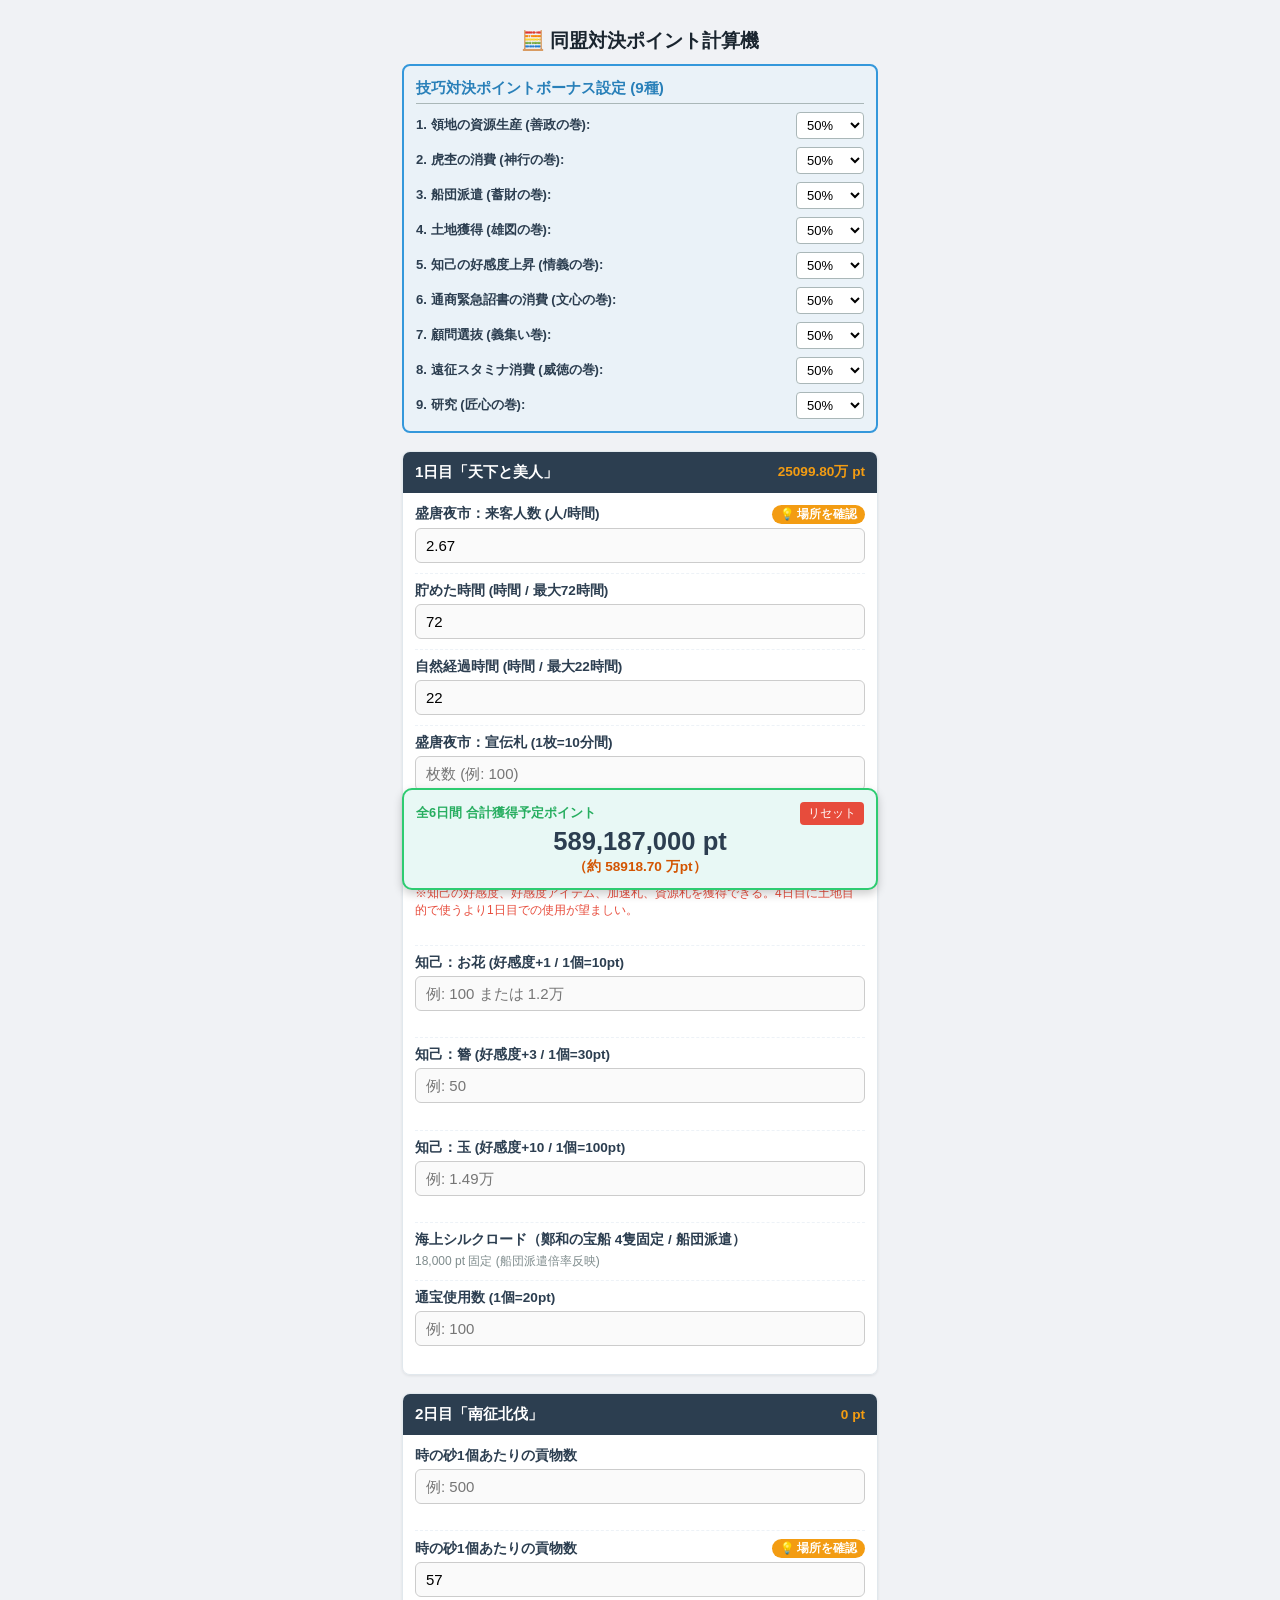
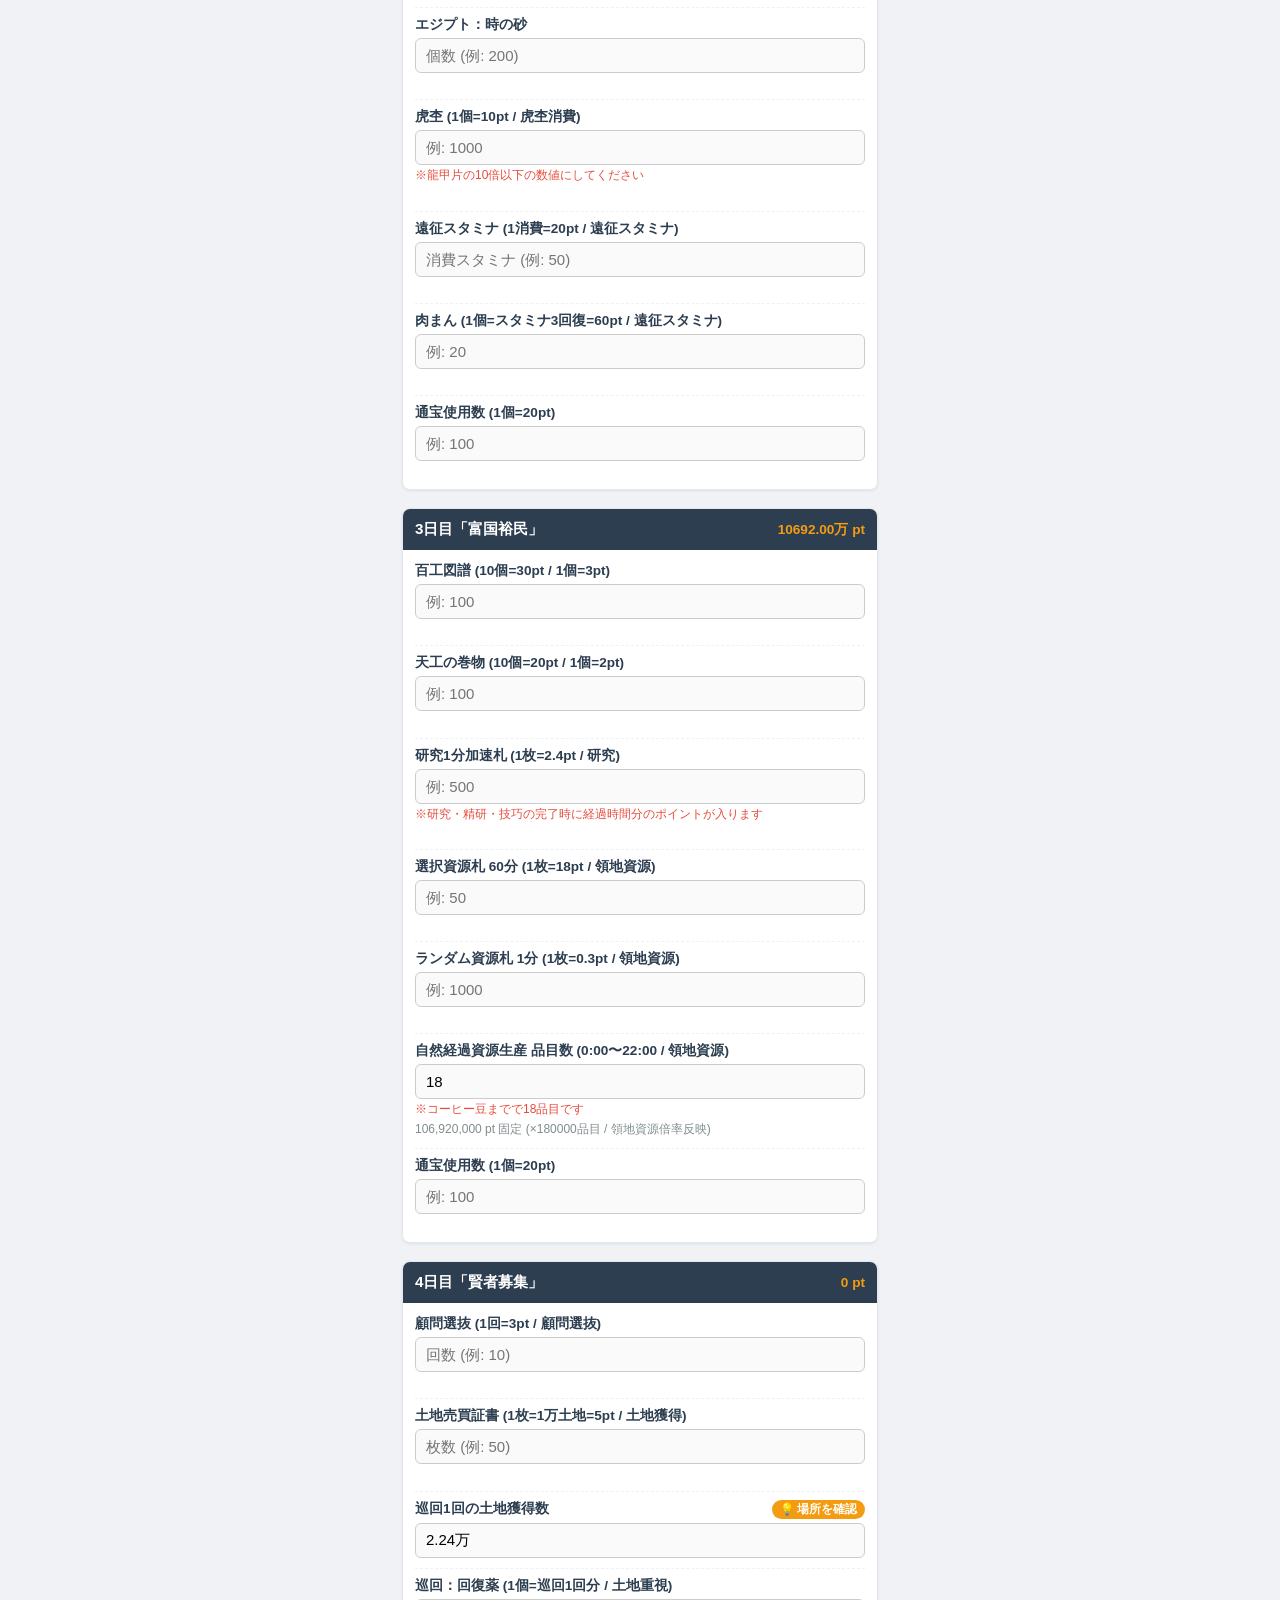
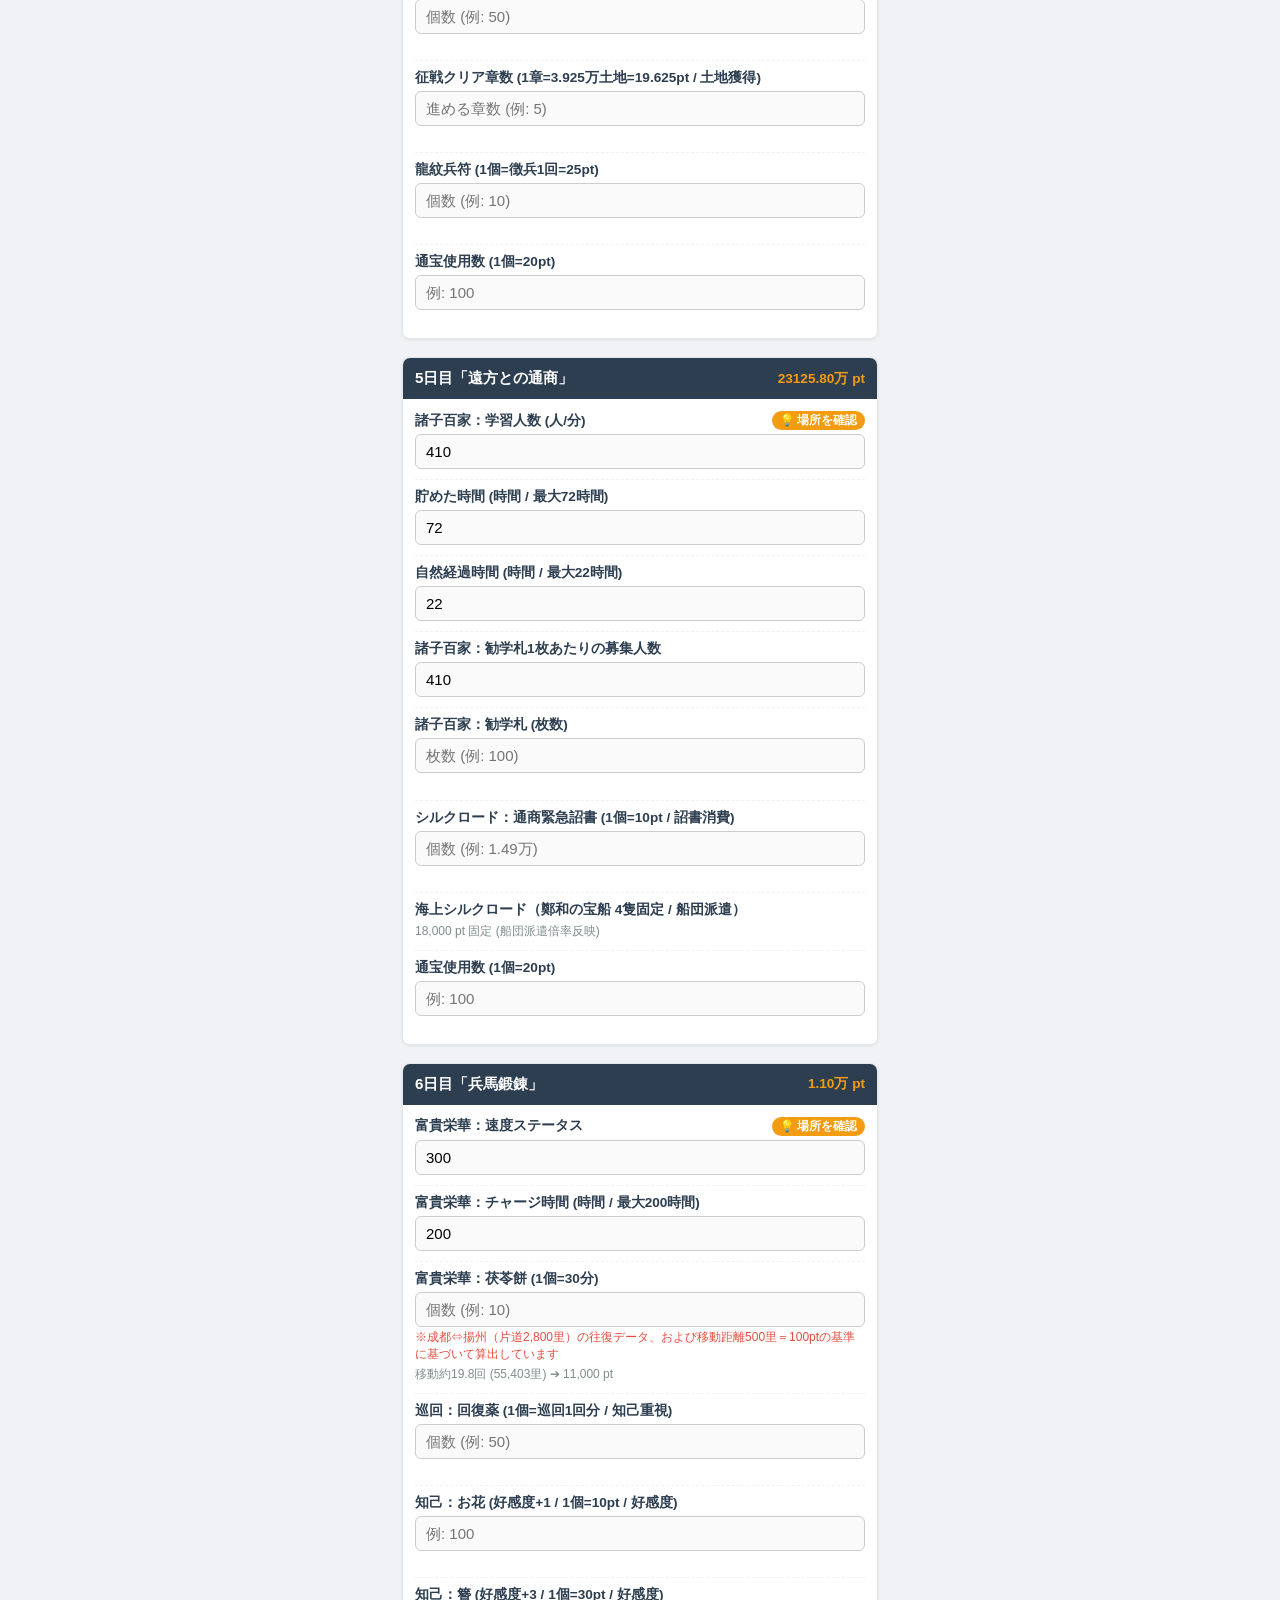
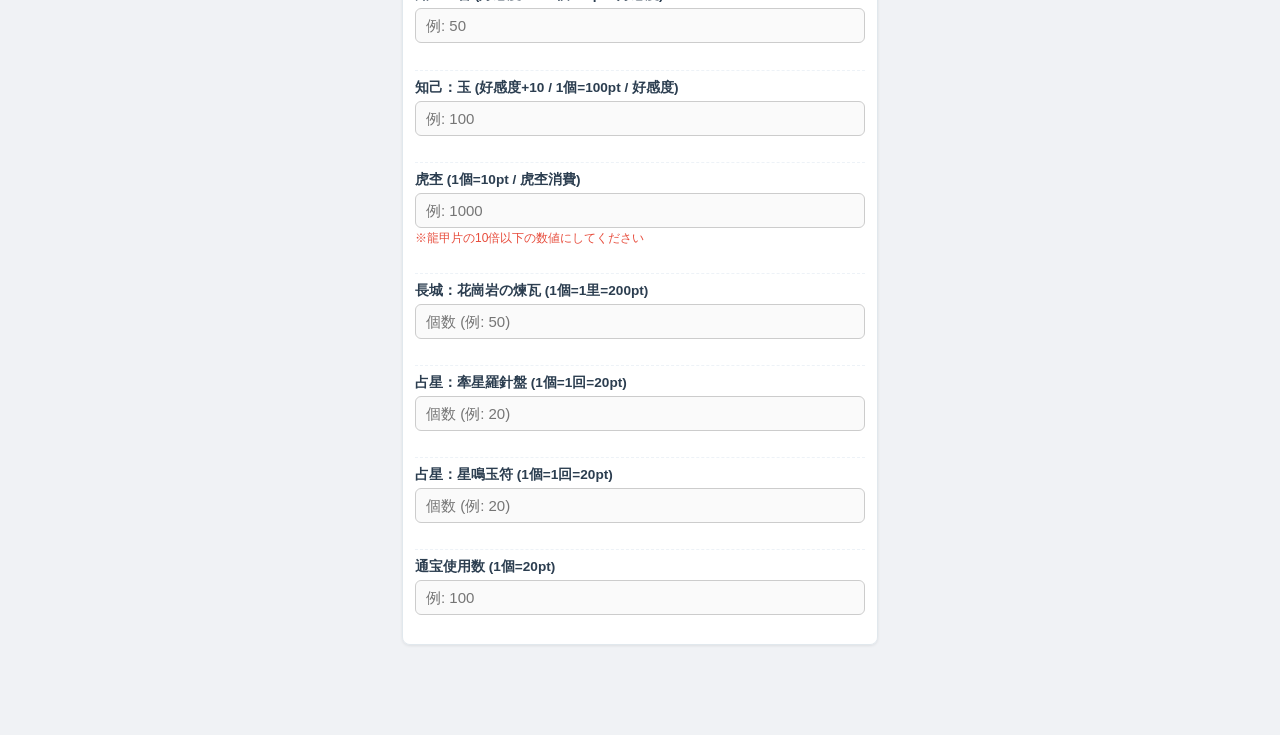
==== commit 926ec679: "index.html の更新" ====
--- a/index.html
+++ b/index.html
@@ -49,7 +49,7 @@
   .bonus-grid {
     display: grid;
     grid-template-columns: 1fr;
-    gap: 10px;
+    gap: 8px;
   }
   .bonus-item {
     display: flex;
@@ -59,39 +59,12 @@
     color: #2c3e50;
     font-weight: bold;
   }
-  .bonus-label-wrap {
-    display: flex;
-    flex-direction: column;
-    line-height: 1.2;
-  }
-  .bonus-main-name {
-    font-size: 0.88rem;
-    color: #1a252f;
-    font-weight: bold;
-  }
-  .bonus-sub-desc {
-    font-size: 0.72rem;
-    color: #666;
-    font-weight: normal;
-  }
   .bonus-item select {
     padding: 4px 6px;
     font-size: 13px;
     border-radius: 4px;
     border: 1px solid #aab7b8;
     background: #fff;
-    min-width: 80px;
-  }
-  .bonus-right-controls {
-    display: flex;
-    align-items: center;
-    gap: 4px;
-  }
-  .bonus-val-disp {
-    color: #e67e22;
-    font-size: 0.82rem;
-    min-width: 45px;
-    text-align: right;
   }
 
   /* 見出しと入力枠の一体化構造 */
@@ -273,33 +246,6 @@
 let techBonusData = [];
 let daysData = [];
 
-// レベル(0〜60)に対応する%補正値テーブルの計算
-function getTechBonusPercent(level) {
-  level = parseInt(level, 10) || 0;
-  if (level <= 0) return 0;
-  if (level <= 30) return level * 5;              // Lv.1~30: +5%刻み (Lv.30=150%)
-  if (level <= 40) return 150 + (level - 30) * 3; // Lv.31~40: +3%刻み (Lv.40=180%)
-  if (level <= 60) return 180 + (level - 40) * 1; // Lv.41~60: +1%刻み (Lv.60=200%)
-  return 200;
-}
-
-// "領地の資源生産 (善政の巻)" などを "善政の巻" と "（領地の資源生産）" に分離する関数
-function parseBonusName(rawName, index) {
-  const match = rawName.match(/(.+)\s*\((.+)\)/);
-  if (match) {
-    const desc = match[1].trim();
-    const maki = match[2].trim();
-    return {
-      title: `${index + 1}. ${maki}`,
-      sub: `（${desc}）`
-    };
-  }
-  return {
-    title: `${index + 1}. ${rawName}`,
-    sub: ""
-  };
-}
-
 async function loadAllJSON() {
   try {
     const [configRes, techRes, d1Res, d2Res, d3Res, d4Res, d5Res, d6Res] = await Promise.all([
@@ -344,30 +290,21 @@
 }
 
 function renderUI() {
-  // 技巧ボーナス UI 構築
   const bonusContainer = document.getElementById('bonus-container');
   bonusContainer.innerHTML = '';
-  techBonusData.forEach((item, idx) => {
+  techBonusData.forEach(item => {
     const div = document.createElement('div');
     div.className = 'bonus-item';
     
-    const parsed = parseBonusName(item.name, idx);
-
-    let optionsHtml = `<option value="0">未開放</option>`;
-    for (let lv = 1; lv <= 60; lv++) {
-      const selected = (lv === 15) ? 'selected' : '';
-      optionsHtml += `<option value="${lv}" ${selected}>Lv.${lv}</option>`;
-    }
+    let optionsHtml = '';
+    configData.bonus_options.forEach(opt => {
+      const selected = (opt === configData.default_bonus) ? 'selected' : '';
+      optionsHtml += `<option value="${opt}" ${selected}>${opt}%</option>`;
+    });
 
     div.innerHTML = `
-      <div class="bonus-label-wrap">
-        <span class="bonus-main-name">${parsed.title}</span>
-        <span class="bonus-sub-desc">${parsed.sub}</span>
-      </div>
-      <div class="bonus-right-controls">
-        <select id="${item.id}" class="bonus-select" onchange="calc()">${optionsHtml}</select>
-        <span class="bonus-val-disp" id="${item.id}_pct_disp">+75%</span>
-      </div>
+      <span>${item.name}:</span>
+      <select id="${item.id}" class="bonus-select" onchange="calc()">${optionsHtml}</select>
     `;
     bonusContainer.appendChild(div);
   });
@@ -431,7 +368,7 @@
       `;
     }
 
-    // 各日アイテム展開
+    // 各日アイテムの個別生成
     day.items.forEach(item => {
       const helpBtn = item.help_img ? `<button class="help-btn" onclick="showModal('${item.help_img}')">💡 場所を確認</button>` : '';
       
@@ -466,7 +403,7 @@
       html += `</div>`;
     });
 
-    html += `</div>`;
+    html += `</div>`; // .day-card を閉じる
     dayWrap.innerHTML = html;
     daysContainer.appendChild(dayWrap);
   });
@@ -480,6 +417,7 @@
   }
   const num = parseFloat(val);
   if (isNaN(num)) return 0;
+  // 万未満の小さな小数が入力された場合（例: 2.73 ➔ 27300）
   if (num > 0 && num < 100) {
     return Math.round(num * 10000);
   }
@@ -493,13 +431,8 @@
 
 function getMult(id) {
   const el = document.getElementById(id);
-  const lv = el ? parseInt(el.value, 10) : 15;
-  const pct = getTechBonusPercent(lv);
-  
-  const dispEl = document.getElementById(`${id}_pct_disp`);
-  if (dispEl) dispEl.innerText = `+${pct}%`;
-
-  return 1 + (pct / 100);
+  const val = el ? parseFloat(el.value) || 0 : 0;
+  return 1 + (val / 100);
 }
 
 function saveInputs() {
@@ -547,10 +480,6 @@
       else input.value = '';
       localStorage.removeItem('moman_' + input.id);
     });
-    document.querySelectorAll('.bonus-select').forEach(sel => {
-      sel.value = '15';
-      localStorage.removeItem('moman_' + sel.id);
-    });
     calc();
   }
 }
@@ -568,6 +497,7 @@
       const d1_h72 = parseNum(document.getElementById('d1_night_72h').value);
       const d1_h22 = parseNum(document.getElementById('d1_night_22h').value);
       
+      // (人数 / 10000) * 時間 * 100pt
       const nightFixedPt = (d1_h72 + d1_h22) * (d1_speed / 10000) * 100;
       dayTotal += nightFixedPt;
     }
@@ -589,6 +519,7 @@
       if (item.type === 'senden') {
         const d1_speed = parseNum(document.getElementById('d1_night_speed').value);
         const sendenN = parseNum(document.getElementById(item.id).value);
+        // (来客数 / 10000 / 6) * 宣伝札枚数 * 100pt
         itemPt = sendenN * ((d1_speed / 10000) / 6) * 100;
         const pEl = document.getElementById(`${item.id}-p`);
         if (pEl) pEl.innerText = sendenN ? `${sendenN.toLocaleString()}枚 ➔ ${itemPt.toFixed(1)} pt` : '';
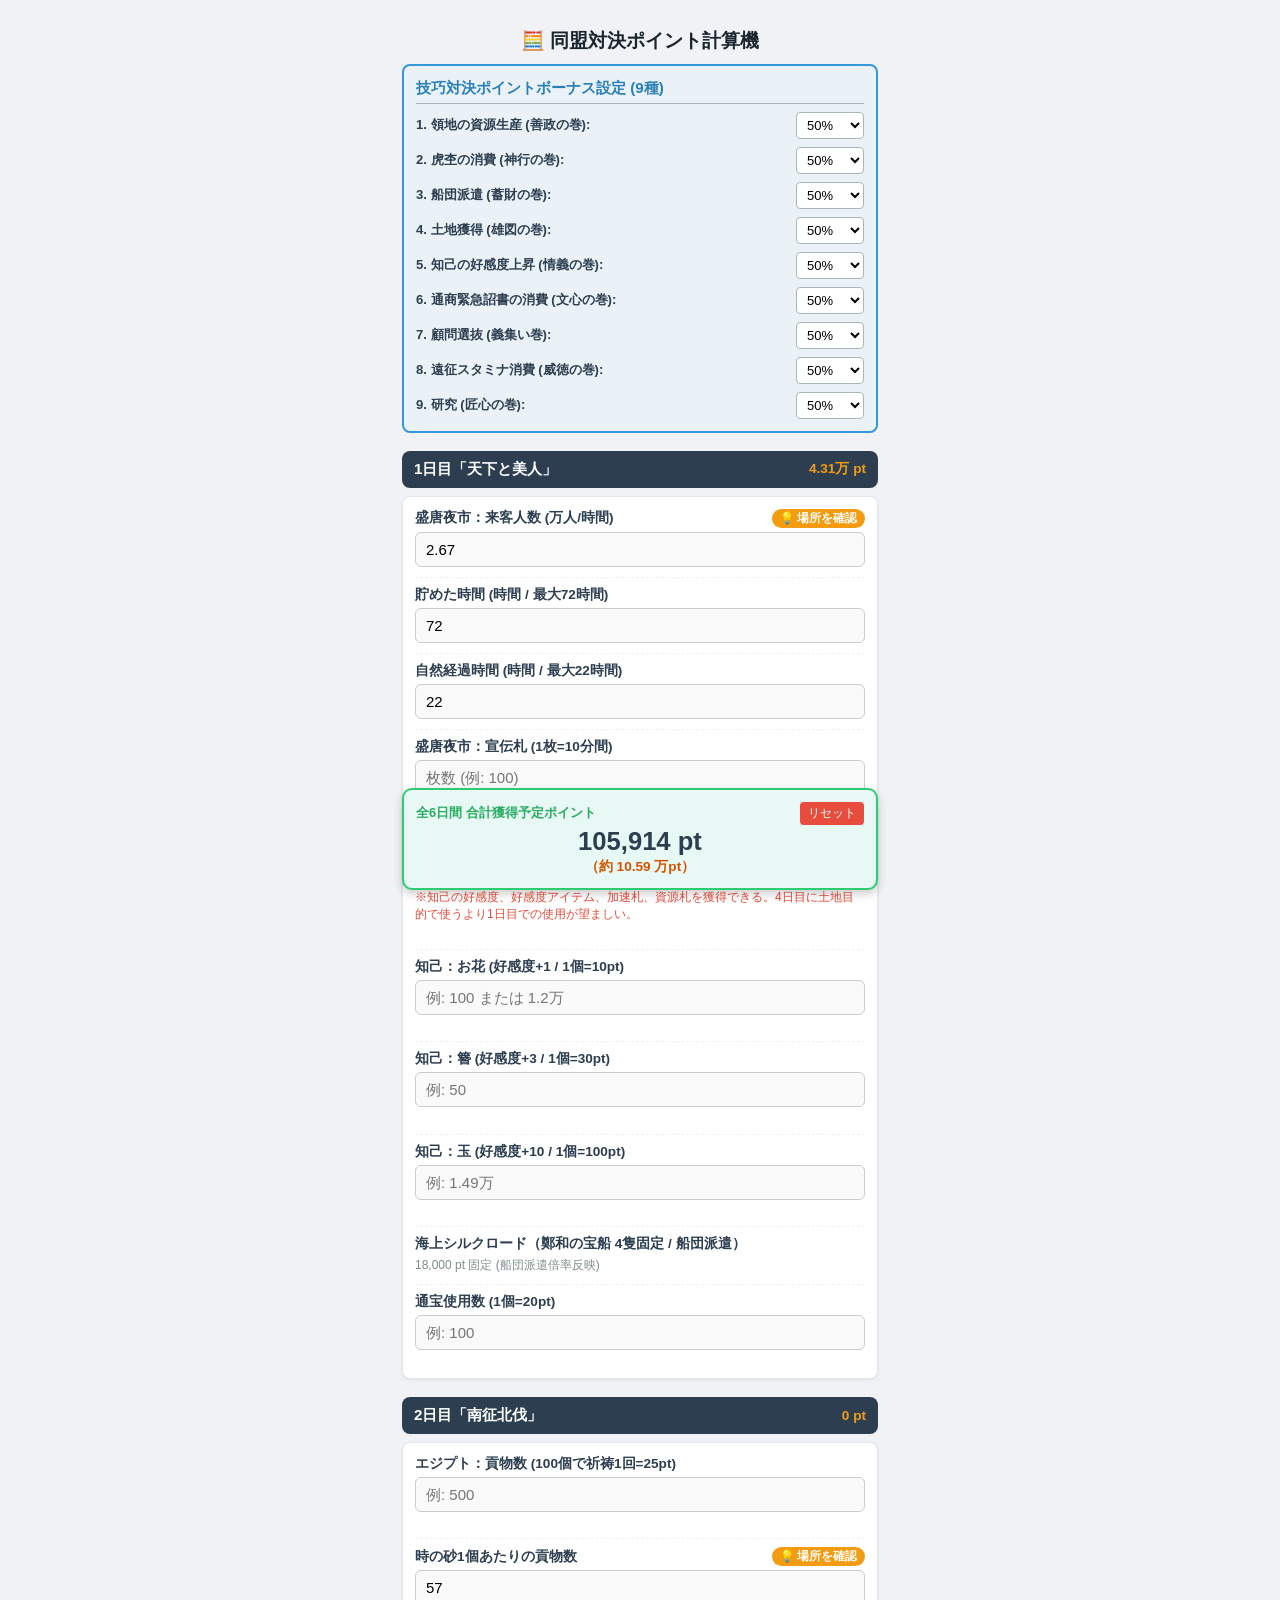
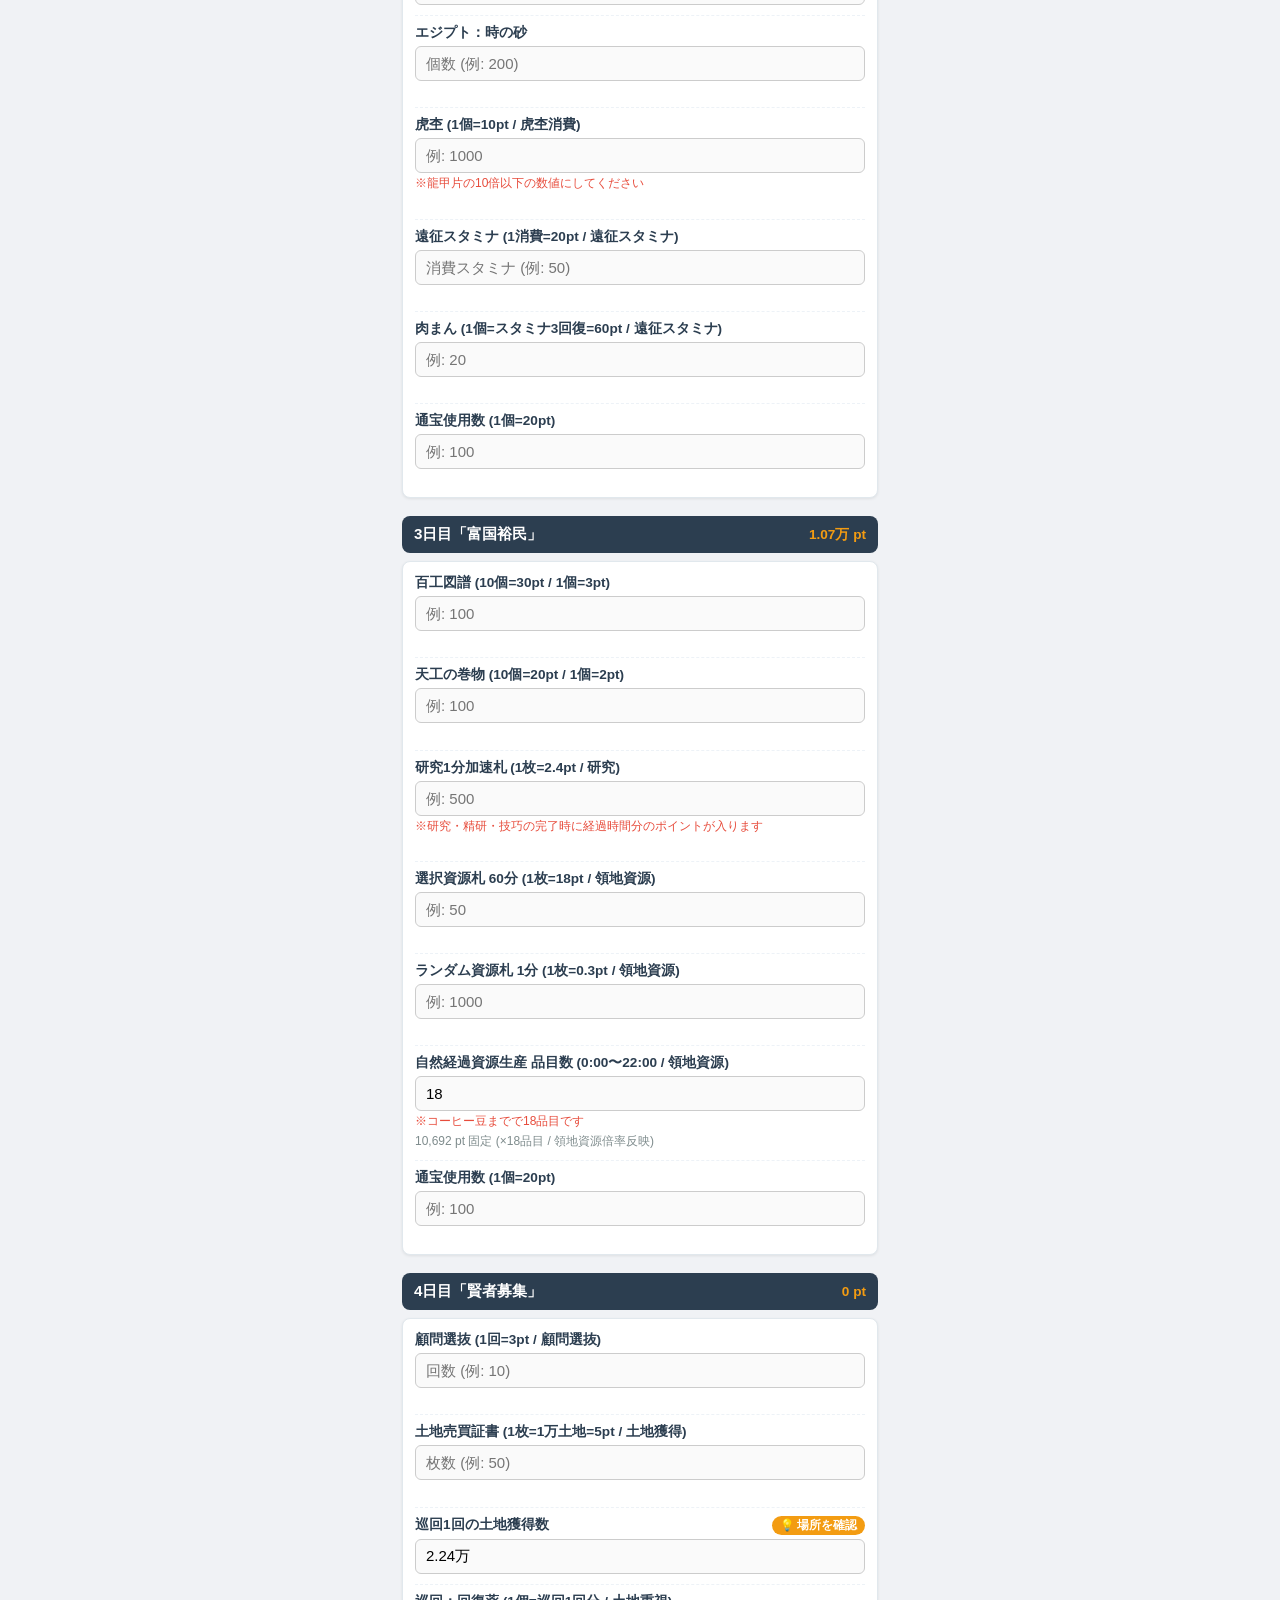
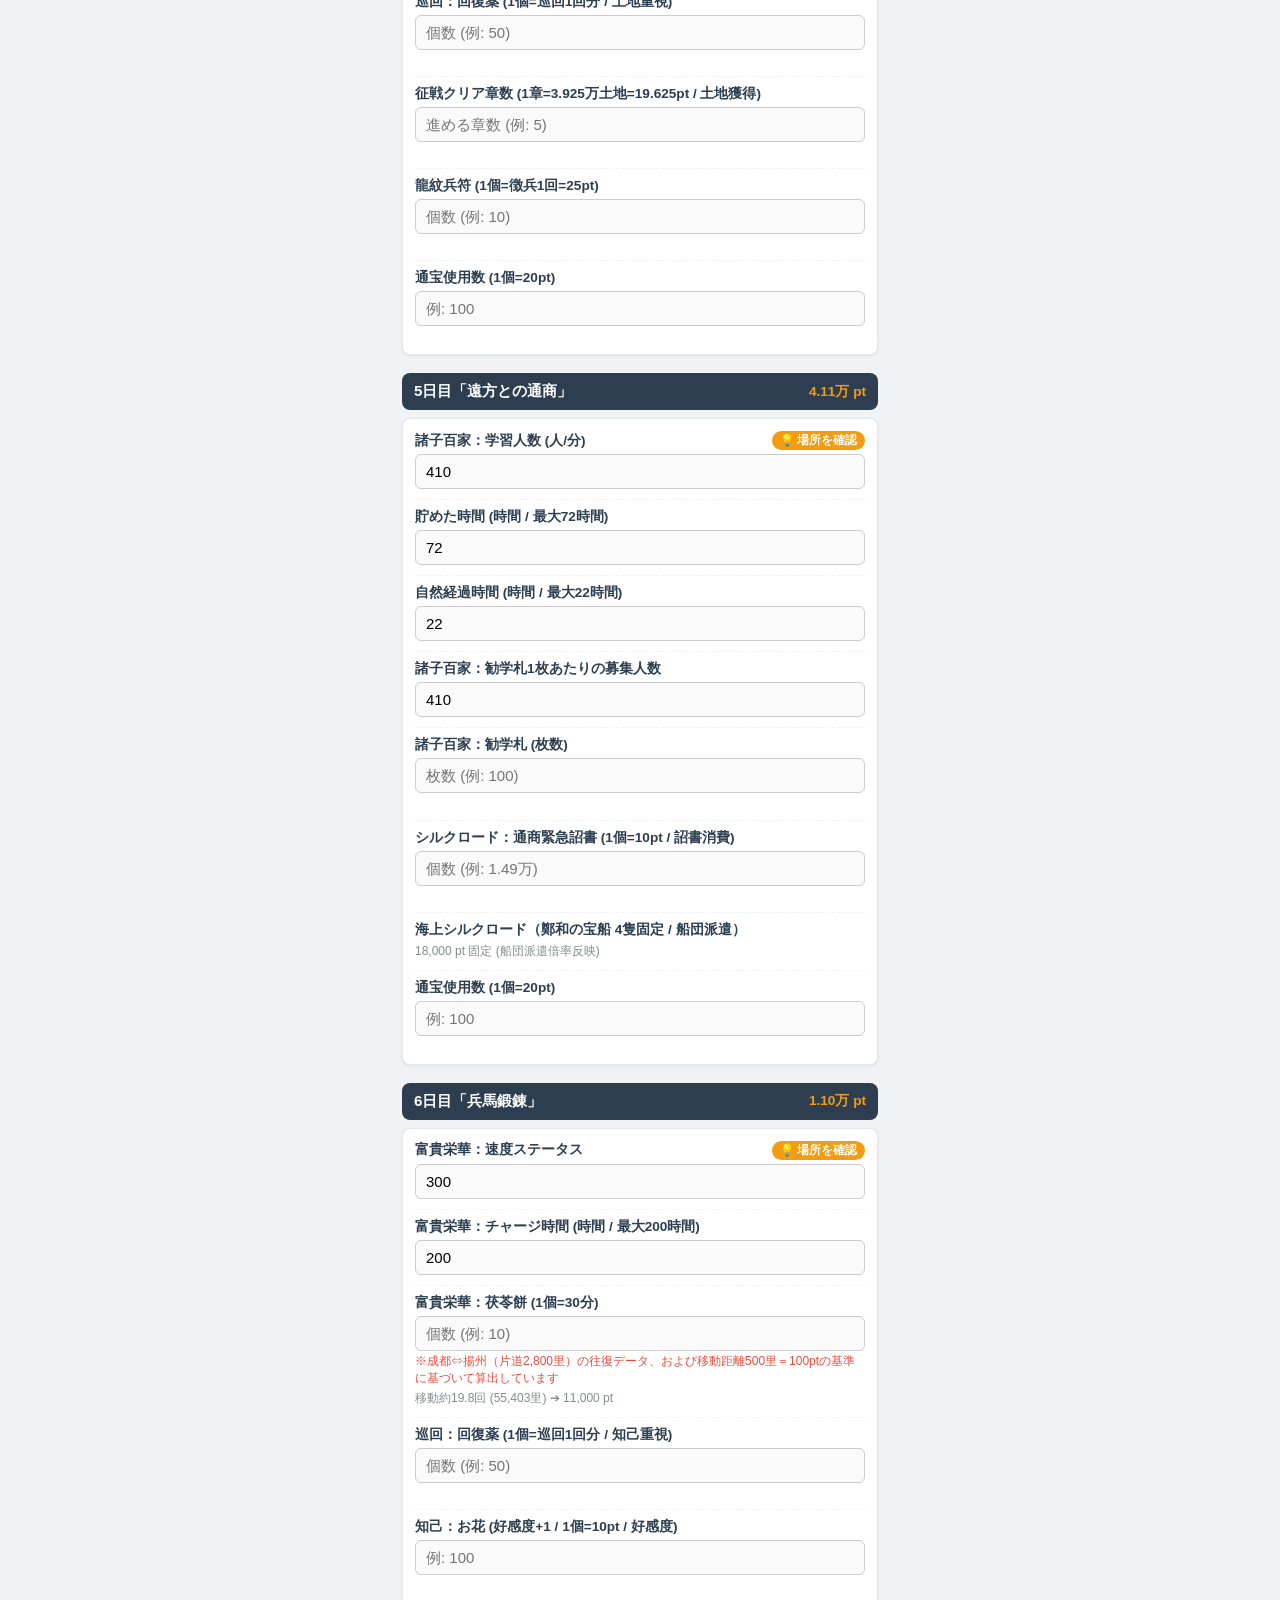
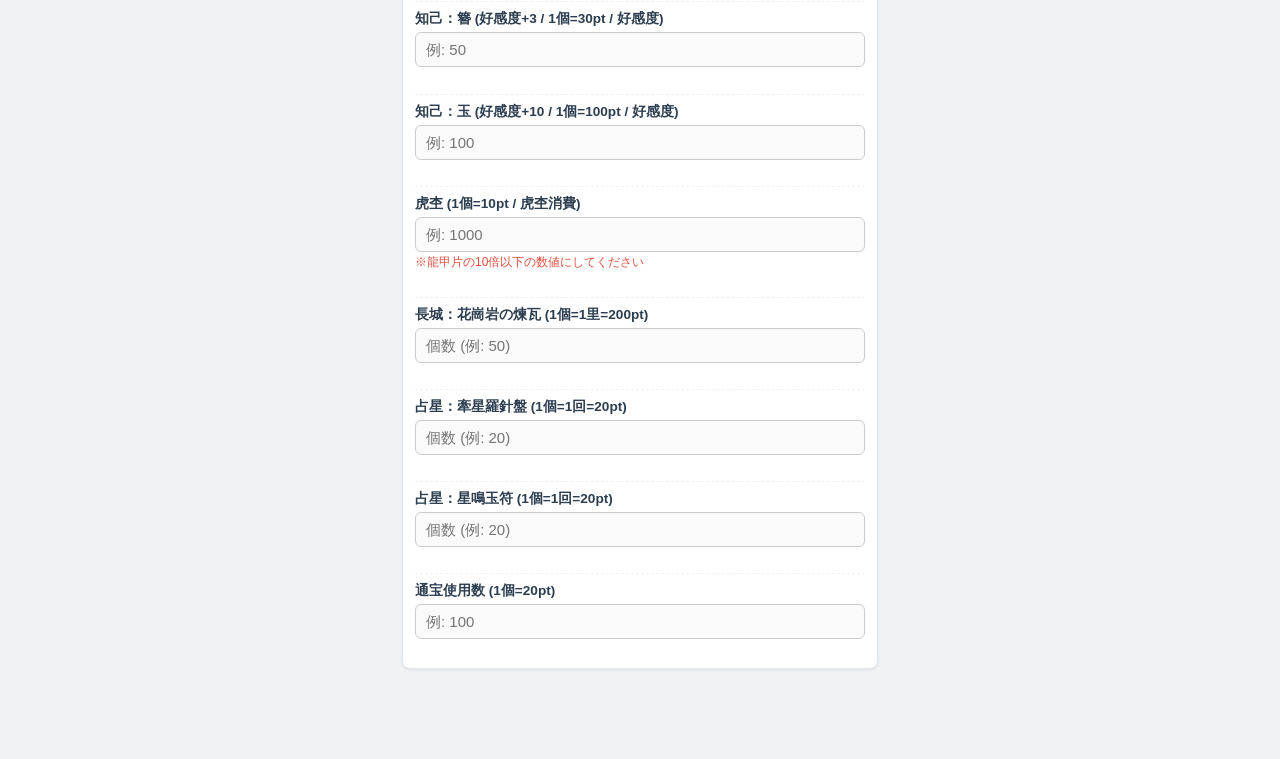
==== commit 878e677c: "index.html の更新" ====
--- a/index.html
+++ b/index.html
@@ -66,21 +66,14 @@
     border: 1px solid #aab7b8;
     background: #fff;
   }
-
-  /* 見出しと入力枠の一体化構造 */
-  .day-block {
-    margin-top: 18px;
-    border-radius: 8px;
-    overflow: hidden;
-    box-shadow: 0 1px 3px rgba(0,0,0,0.08);
-    border: 1px solid #e1e8ed;
-  }
   .day-title {
     background: #2c3e50;
     color: #fff;
-    padding: 10px 12px;
+    padding: 8px 12px;
+    border-radius: 8px;
     font-size: 0.95rem;
     font-weight: bold;
+    margin-top: 18px;
     display: flex;
     justify-content: space-between;
     align-items: center;
@@ -90,9 +83,15 @@
     color: #f39c12;
     font-weight: bold;
   }
+
+  /* 1日1枠のスタイル */
   .day-card {
     background: #fff;
     padding: 12px;
+    border-radius: 8px;
+    margin-top: 8px;
+    box-shadow: 0 1px 3px rgba(0,0,0,0.08);
+    border: 1px solid #e1e8ed;
   }
   .item-row {
     margin-bottom: 10px;
@@ -314,7 +313,6 @@
 
   daysData.forEach(day => {
     const dayWrap = document.createElement('div');
-    dayWrap.className = 'day-block';
     
     let html = `
       <div class="day-title">
@@ -330,10 +328,10 @@
       html += `
         <div class="item-row">
           <div class="label-container">
-            <label>盛唐夜市：来客人数 (人/時間)</label>
+            <label>盛唐夜市：来客人数 (万人/時間)</label>
             ${helpBtn}
           </div>
-          <input type="text" id="d1_night_speed" class="save-input" placeholder="例: 2.73万 または 27300" value="${day.night_market.default_speed}" oninput="calc()">
+          <input type="text" id="d1_night_speed" class="save-input" placeholder="例: 2.67" value="${day.night_market.default_speed}" oninput="calc()">
         </div>
         <div class="item-row">
           <div class="label-container"><label>貯めた時間 (時間 / 最大72時間)</label></div>
@@ -368,14 +366,14 @@
       `;
     }
 
-    // 各日アイテムの個別生成
+    // アイテム展開
     day.items.forEach(item => {
       const helpBtn = item.help_img ? `<button class="help-btn" onclick="showModal('${item.help_img}')">💡 場所を確認</button>` : '';
       
       let displayLabel = item.label;
-      if (displayLabel.includes("盛唐夜市：来客")) displayLabel = "盛唐夜市：来客人数 (人/時間)";
-      if (displayLabel.includes("貢物数")) displayLabel = "時の砂1個あたりの貢物数";
-      if (displayLabel.includes("エジプト：")) displayLabel = "エジプト：時の砂";
+      if (displayLabel === "盛唐夜市：来客数 (万人/時間)") displayLabel = "盛唐夜市：来客人数 (万人/時間)";
+      if (displayLabel === "砂時計1個あたりの貢物数" || displayLabel === '"時の砂"1個あたりの貢物数') displayLabel = "時の砂1個あたりの貢物数";
+      if (displayLabel === "エジプト：砂時計" || displayLabel === 'エジプト："時の砂"') displayLabel = "エジプト：時の砂";
 
       html += `<div class="item-row">`;
       html += `
@@ -410,18 +408,13 @@
 }
 function parseNum(val) {
   if (!val) return 0;
-  val = String(val).trim().replace(/,/g, '');
+  val = val.trim().replace(/,/g, '');
   if (val.endsWith('万')) {
     const num = parseFloat(val.replace('万', ''));
     return isNaN(num) ? 0 : Math.round(num * 10000);
   }
   const num = parseFloat(val);
-  if (isNaN(num)) return 0;
-  // 万未満の小さな小数が入力された場合（例: 2.73 ➔ 27300）
-  if (num > 0 && num < 100) {
-    return Math.round(num * 10000);
-  }
-  return num;
+  return isNaN(num) ? 0 : num;
 }
 
 function fmtDayPt(pt) {
@@ -466,7 +459,7 @@
   if (confirm('すべての入力数値をクリア（リセット）しますか？')) {
     document.querySelectorAll('.save-input').forEach(input => {
       if (input.id === 'd3_item_count') input.value = '18';
-      else if (input.id === 'd1_night_speed') input.value = '2.73万';
+      else if (input.id === 'd1_night_speed') input.value = '2.67';
       else if (input.id === 'd1_night_72h') input.value = '72';
       else if (input.id === 'd1_night_22h') input.value = '22';
       else if (input.id === 'd2_sand_ratio') input.value = '57';
@@ -497,8 +490,7 @@
       const d1_h72 = parseNum(document.getElementById('d1_night_72h').value);
       const d1_h22 = parseNum(document.getElementById('d1_night_22h').value);
       
-      // (人数 / 10000) * 時間 * 100pt
-      const nightFixedPt = (d1_h72 + d1_h22) * (d1_speed / 10000) * 100;
+      const nightFixedPt = (d1_h72 + d1_h22) * d1_speed * 100;
       dayTotal += nightFixedPt;
     }
 
@@ -519,8 +511,7 @@
       if (item.type === 'senden') {
         const d1_speed = parseNum(document.getElementById('d1_night_speed').value);
         const sendenN = parseNum(document.getElementById(item.id).value);
-        // (来客数 / 10000 / 6) * 宣伝札枚数 * 100pt
-        itemPt = sendenN * ((d1_speed / 10000) / 6) * 100;
+        itemPt = sendenN * (d1_speed / 6) * 100;
         const pEl = document.getElementById(`${item.id}-p`);
         if (pEl) pEl.innerText = sendenN ? `${sendenN.toLocaleString()}枚 ➔ ${itemPt.toFixed(1)} pt` : '';
       }
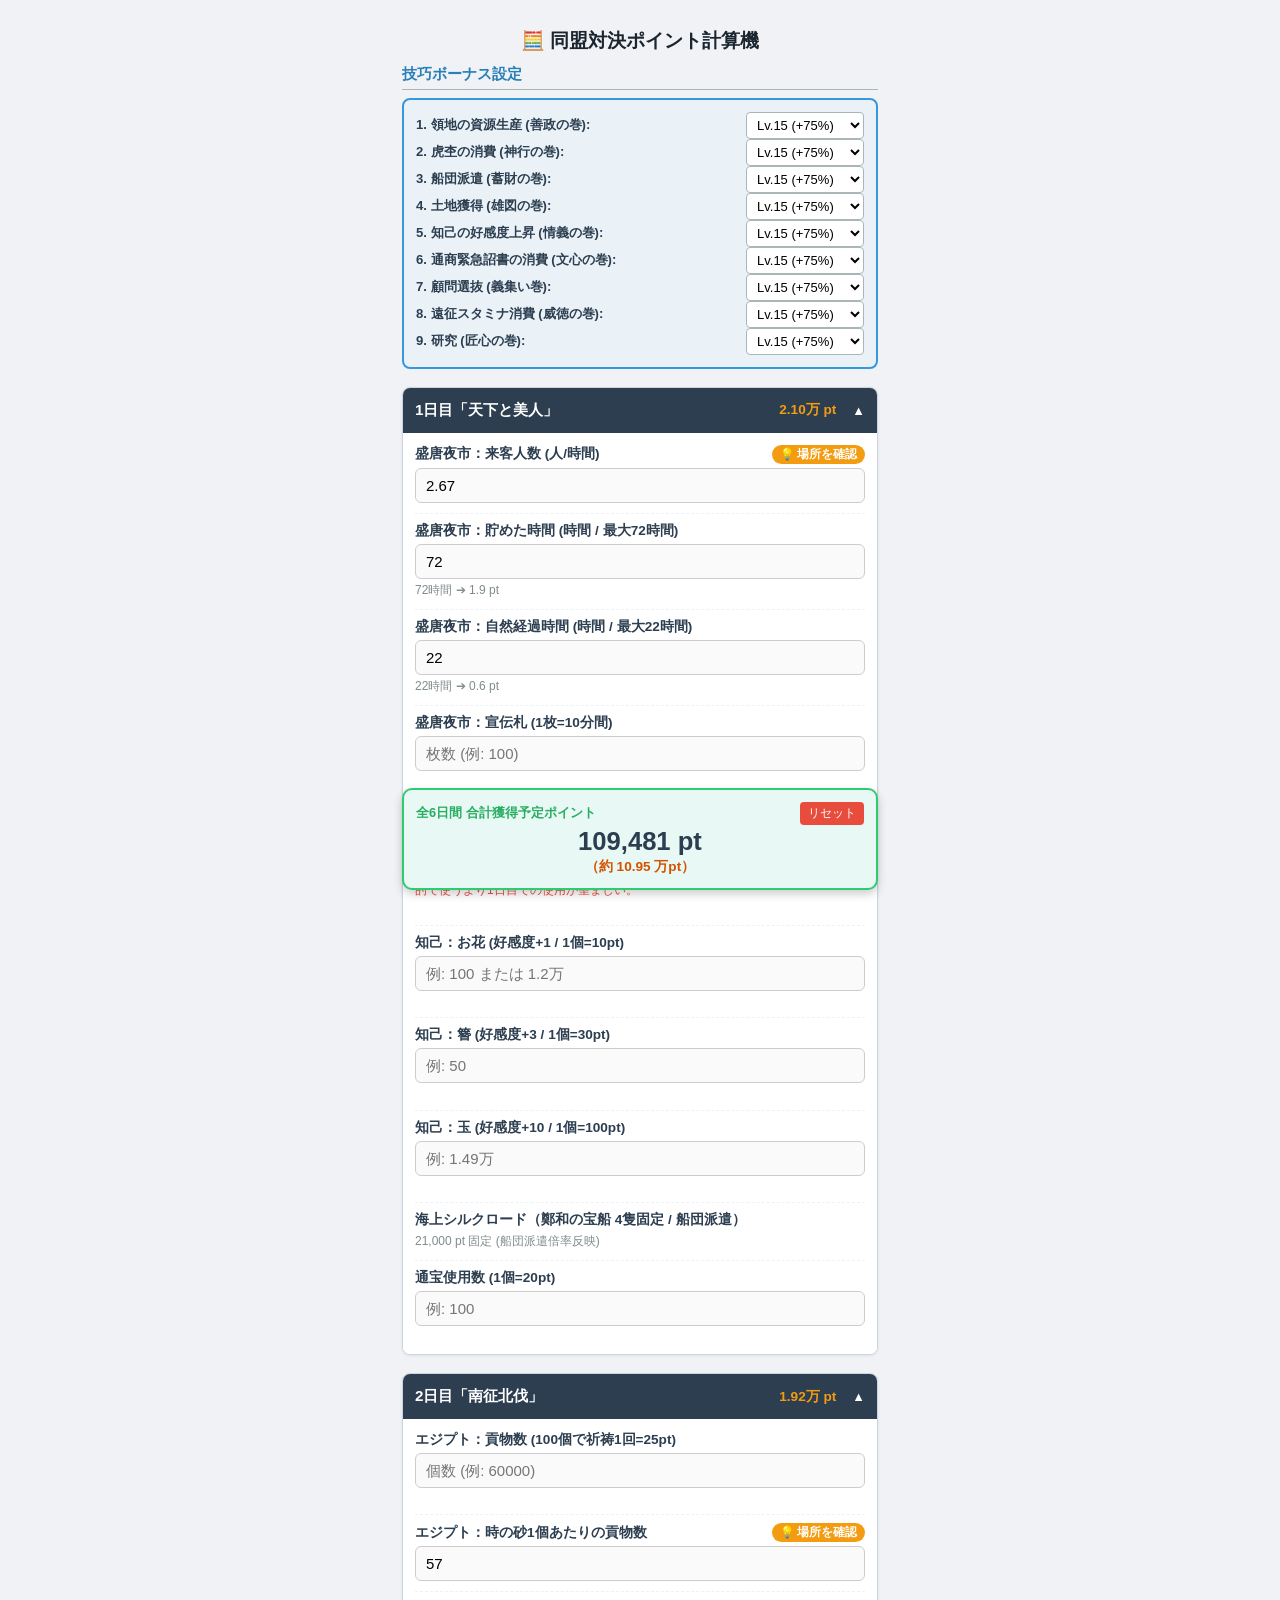
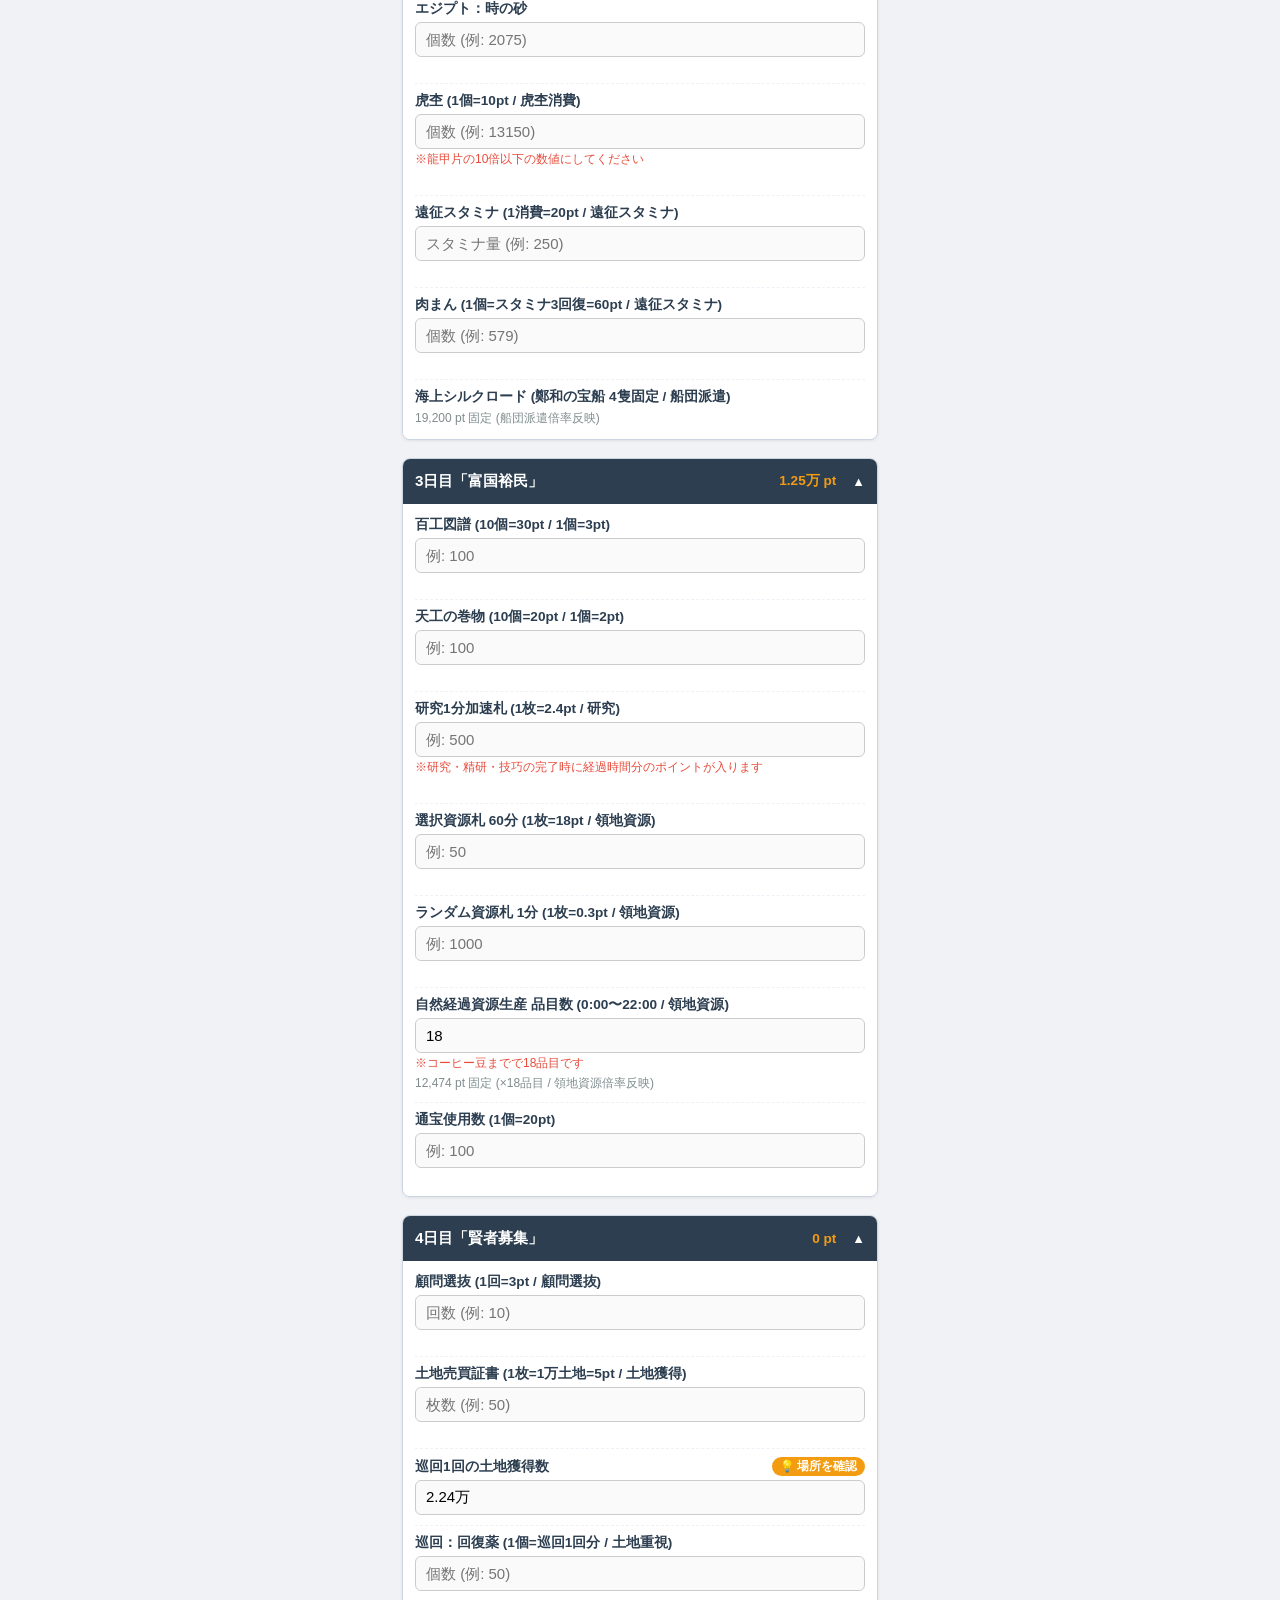
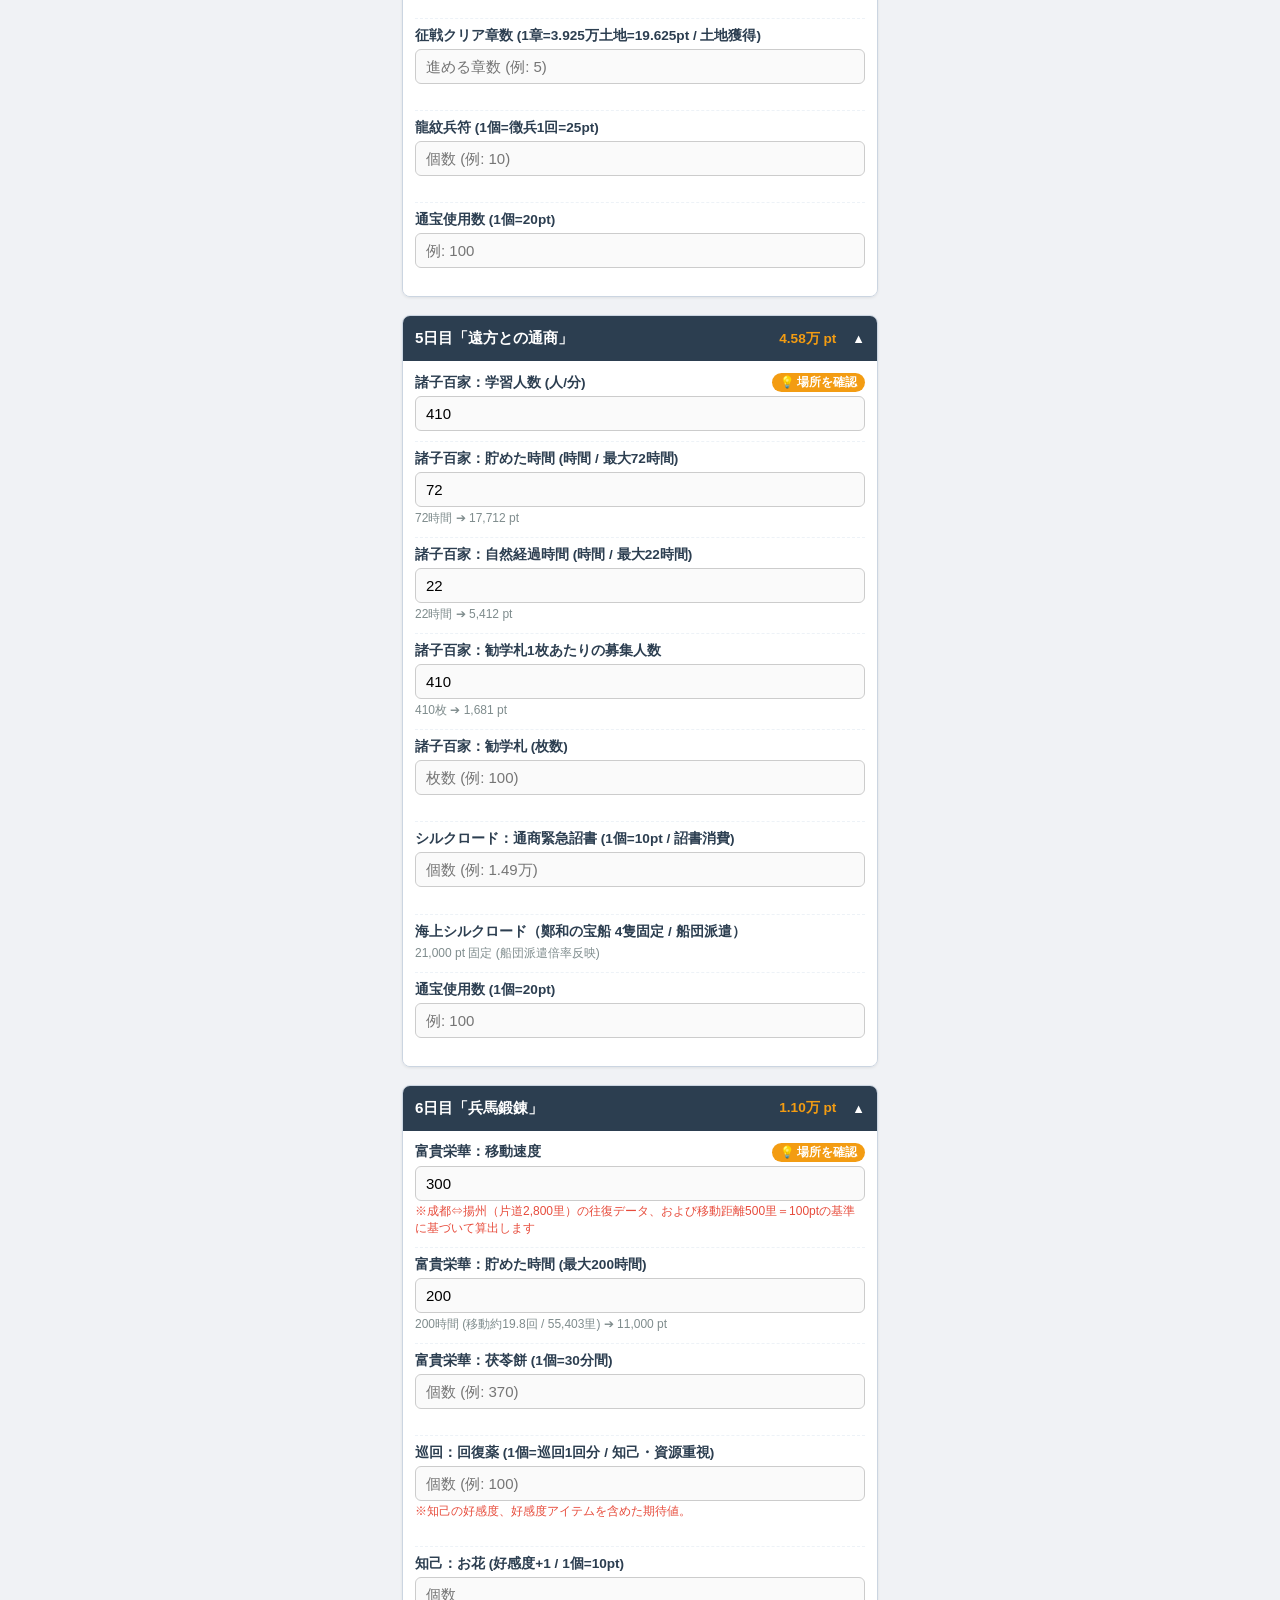
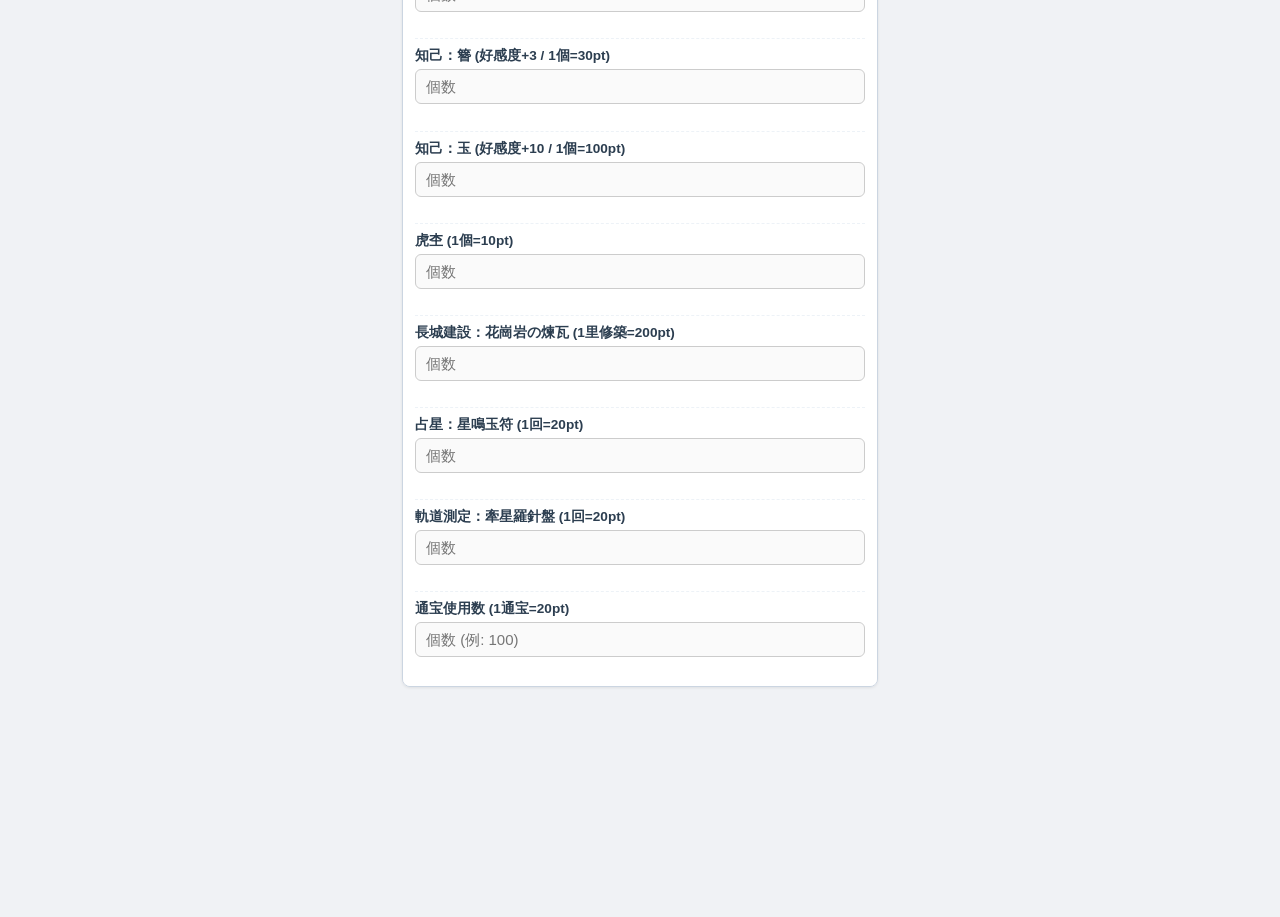
==== commit b6db7275: "index.html の更新" ====
--- a/index.html
+++ b/index.html
@@ -14,215 +14,21 @@
   gtag('config', 'G-H1Z9NHRJ19');
 </script>
 
-<style>
-  body {
-    font-family: -apple-system, BlinkMacSystemFont, "Segoe UI", Roboto, "Helvetica Neue", Arial, sans-serif;
-    padding: 12px;
-    background: #f0f2f5;
-    color: #333;
-    max-width: 500px;
-    margin: 0 auto;
-    box-sizing: border-box;
-    padding-bottom: 90px;
-  }
-  h2 {
-    text-align: center;
-    color: #1a252f;
-    font-size: 1.2rem;
-    margin-bottom: 10px;
-  }
-  .bonus-card {
-    background: #eaf2f8;
-    border: 2px solid #3498db;
-    padding: 12px;
-    border-radius: 8px;
-    margin-bottom: 15px;
-  }
-  .bonus-title {
-    font-weight: bold;
-    color: #2980b9;
-    font-size: 0.95rem;
-    margin-bottom: 8px;
-    border-bottom: 1px solid #aab7b8;
-    padding-bottom: 4px;
-  }
-  .bonus-grid {
-    display: grid;
-    grid-template-columns: 1fr;
-    gap: 8px;
-  }
-  .bonus-item {
-    display: flex;
-    justify-content: space-between;
-    align-items: center;
-    font-size: 0.82rem;
-    color: #2c3e50;
-    font-weight: bold;
-  }
-  .bonus-item select {
-    padding: 4px 6px;
-    font-size: 13px;
-    border-radius: 4px;
-    border: 1px solid #aab7b8;
-    background: #fff;
-  }
-  .day-title {
-    background: #2c3e50;
-    color: #fff;
-    padding: 8px 12px;
-    border-radius: 8px;
-    font-size: 0.95rem;
-    font-weight: bold;
-    margin-top: 18px;
-    display: flex;
-    justify-content: space-between;
-    align-items: center;
-  }
-  .day-subtotal {
-    font-size: 0.85rem;
-    color: #f39c12;
-    font-weight: bold;
-  }
-
-  /* 1日1枠のスタイル */
-  .day-card {
-    background: #fff;
-    padding: 12px;
-    border-radius: 8px;
-    margin-top: 8px;
-    box-shadow: 0 1px 3px rgba(0,0,0,0.08);
-    border: 1px solid #e1e8ed;
-  }
-  .item-row {
-    margin-bottom: 10px;
-  }
-  .item-row:last-child {
-    margin-bottom: 0;
-  }
-  .item-row + .item-row {
-    border-top: 1px dashed #edf2f7;
-    padding-top: 8px;
-  }
-
-  .label-container {
-    display: flex;
-    justify-content: space-between;
-    align-items: center;
-    margin-bottom: 4px;
-  }
-  label {
-    font-weight: bold;
-    font-size: 0.85rem;
-    color: #2c3e50;
-  }
-  .help-btn {
-    background: #f39c12;
-    color: white;
-    border: none;
-    border-radius: 12px;
-    padding: 2px 8px;
-    font-size: 0.72rem;
-    font-weight: bold;
-    cursor: pointer;
-  }
-  input[type="text"] {
-    width: 100%;
-    padding: 8px 10px;
-    font-size: 15px;
-    border: 1px solid #ccc;
-    border-radius: 6px;
-    box-sizing: border-box;
-    background: #fafafa;
-  }
-  input[type="text"]:focus {
-    border-color: #3498db;
-    outline: none;
-    background: #fff;
-  }
-  .sub-preview {
-    font-size: 0.75rem;
-    color: #7f8c8d;
-    margin-top: 3px;
-    min-height: 1.1em;
-  }
-  .note-text {
-    font-size: 0.75rem;
-    color: #e74c3c;
-    margin-top: 2px;
-  }
-  .result-box {
-    background: #e8f8f5;
-    border: 2px solid #2ecc71;
-    padding: 12px;
-    border-radius: 10px;
-    text-align: center;
-    position: fixed;
-    bottom: 10px;
-    left: 50%;
-    transform: translateX(-50%);
-    width: calc(100% - 24px);
-    max-width: 476px;
-    box-sizing: border-box;
-    box-shadow: 0 4px 10px rgba(0,0,0,0.2);
-    z-index: 1000;
-  }
-  .result-title {
-    font-size: 0.8rem;
-    color: #27ae60;
-    font-weight: bold;
-    display: flex;
-    justify-content: space-between;
-    align-items: center;
-  }
-  .reset-btn {
-    background: #e74c3c;
-    color: white;
-    border: none;
-    padding: 3px 8px;
-    font-size: 0.75rem;
-    border-radius: 4px;
-    cursor: pointer;
-  }
-  .result-val {
-    font-size: 1.6rem;
-    font-weight: bold;
-    color: #2c3e50;
-    margin: 2px 0;
-  }
-  .result-man {
-    font-size: 0.85rem;
-    color: #d35400;
-    font-weight: bold;
-  }
-
-  .modal-overlay {
-    display: none;
-    position: fixed;
-    top: 0; left: 0; width: 100%; height: 100%;
-    background: rgba(0, 0, 0, 0.85);
-    z-index: 2000;
-    justify-content: center;
-    align-items: center;
-    padding: 20px;
-    box-sizing: border-box;
-  }
-  .modal-overlay img {
-    max-width: 100%;
-    max-height: 80vh;
-    border-radius: 8px;
-    box-shadow: 0 4px 15px rgba(0,0,0,0.5);
-  }
-</style>
+<!-- 外部CSSファイルの読み込み -->
+<link rel="stylesheet" href="style.css">
 </head>
 <body>
 
 <h2>🧮 同盟対決ポイント計算機</h2>
 
-<!-- 技巧ボーナス設定エリア -->
-<div class="bonus-card">
-  <div class="bonus-title">技巧対決ポイントボーナス設定 (9種)</div>
-  <div class="bonus-grid" id="bonus-container"></div>
+<!-- 技巧ボーナス設定エリア（アコーディオン対応） -->
+<div class="bonus-wrapper" id="bonus-wrapper">
+  <div class="bonus-title" onclick="toggleBonus()">
+    <span>技巧ボーナス設定</span>
+  </div>
+  <div id="bonus-container" class="bonus-card"></div>
 </div>
+
 
 <!-- 各日エリア -->
 <div id="days-container"></div>
@@ -240,387 +46,8 @@
 <div id="image-modal" class="modal-overlay" onclick="closeModal()">
   <img id="modal-img" src="" alt="確認用画像">
 </div>
-<script>
-let configData = {};
-let techBonusData = [];
-let daysData = [];
 
-async function loadAllJSON() {
-  try {
-    const [configRes, techRes, d1Res, d2Res, d3Res, d4Res, d5Res, d6Res] = await Promise.all([
-      fetch('config.json'),
-      fetch('tech_bonus.json'),
-      fetch('day1.json'),
-      fetch('day2.json'),
-      fetch('day3.json'),
-      fetch('day4.json'),
-      fetch('day5.json'),
-      fetch('day6.json')
-    ]);
-
-    configData = await configRes.json();
-    techBonusData = await techRes.json();
-    daysData = [
-      await d1Res.json(),
-      await d2Res.json(),
-      await d3Res.json(),
-      await d4Res.json(),
-      await d5Res.json(),
-      await d6Res.json()
-    ];
-
-    renderUI();
-    loadInputs();
-    calc();
-  } catch (err) {
-    console.error('JSON読み込みエラー:', err);
-  }
-}
-
-function showModal(imgSrc) {
-  const modal = document.getElementById('image-modal');
-  const img = document.getElementById('modal-img');
-  img.src = imgSrc;
-  modal.style.display = 'flex';
-}
-
-function closeModal() {
-  document.getElementById('image-modal').style.display = 'none';
-}
-
-function renderUI() {
-  const bonusContainer = document.getElementById('bonus-container');
-  bonusContainer.innerHTML = '';
-  techBonusData.forEach(item => {
-    const div = document.createElement('div');
-    div.className = 'bonus-item';
-    
-    let optionsHtml = '';
-    configData.bonus_options.forEach(opt => {
-      const selected = (opt === configData.default_bonus) ? 'selected' : '';
-      optionsHtml += `<option value="${opt}" ${selected}>${opt}%</option>`;
-    });
-
-    div.innerHTML = `
-      <span>${item.name}:</span>
-      <select id="${item.id}" class="bonus-select" onchange="calc()">${optionsHtml}</select>
-    `;
-    bonusContainer.appendChild(div);
-  });
-
-  const daysContainer = document.getElementById('days-container');
-  daysContainer.innerHTML = '';
-
-  daysData.forEach(day => {
-    const dayWrap = document.createElement('div');
-    
-    let html = `
-      <div class="day-title">
-        <span>${day.title}</span>
-        <span class="day-subtotal" id="d${day.day}_total_disp">0 pt</span>
-      </div>
-      <div class="day-card">
-    `;
-
-    // 1日目：盛唐夜市（時間部分）
-    if (day.day === 1 && day.night_market) {
-      const helpBtn = day.night_market.help_img ? `<button class="help-btn" onclick="showModal('${day.night_market.help_img}')">💡 場所を確認</button>` : '';
-      html += `
-        <div class="item-row">
-          <div class="label-container">
-            <label>盛唐夜市：来客人数 (万人/時間)</label>
-            ${helpBtn}
-          </div>
-          <input type="text" id="d1_night_speed" class="save-input" placeholder="例: 2.67" value="${day.night_market.default_speed}" oninput="calc()">
-        </div>
-        <div class="item-row">
-          <div class="label-container"><label>貯めた時間 (時間 / 最大72時間)</label></div>
-          <input type="text" id="d1_night_72h" class="save-input" placeholder="時間 (例: 72)" value="${day.night_market.default_h72}" oninput="calc()">
-        </div>
-        <div class="item-row">
-          <div class="label-container"><label>自然経過時間 (時間 / 最大22時間)</label></div>
-          <input type="text" id="d1_night_22h" class="save-input" placeholder="時間 (例: 22)" value="${day.night_market.default_h22}" oninput="calc()">
-        </div>
-      `;
-    }
-
-    // 5日目：諸子百家（時間部分）
-    if (day.day === 5 && day.kangaku_market) {
-      const helpBtn = day.kangaku_market.help_img ? `<button class="help-btn" onclick="showModal('${day.kangaku_market.help_img}')">💡 場所を確認</button>` : '';
-      html += `
-        <div class="item-row">
-          <div class="label-container">
-            <label>諸子百家：学習人数 (人/分)</label>
-            ${helpBtn}
-          </div>
-          <input type="text" id="d5_kangaku_speed" class="save-input" placeholder="例: 410" value="${day.kangaku_market.default_speed}" oninput="calc()">
-        </div>
-        <div class="item-row">
-          <div class="label-container"><label>貯めた時間 (時間 / 最大72時間)</label></div>
-          <input type="text" id="d5_kangaku_72h" class="save-input" placeholder="時間 (例: 72)" value="${day.kangaku_market.default_h72}" oninput="calc()">
-        </div>
-        <div class="item-row">
-          <div class="label-container"><label>自然経過時間 (時間 / 最大22時間)</label></div>
-          <input type="text" id="d5_kangaku_22h" class="save-input" placeholder="時間 (例: 22)" value="${day.kangaku_market.default_h22}" oninput="calc()">
-        </div>
-      `;
-    }
-
-    // アイテム展開
-    day.items.forEach(item => {
-      const helpBtn = item.help_img ? `<button class="help-btn" onclick="showModal('${item.help_img}')">💡 場所を確認</button>` : '';
-      
-      let displayLabel = item.label;
-      if (displayLabel === "盛唐夜市：来客数 (万人/時間)") displayLabel = "盛唐夜市：来客人数 (万人/時間)";
-      if (displayLabel === "砂時計1個あたりの貢物数" || displayLabel === '"時の砂"1個あたりの貢物数') displayLabel = "時の砂1個あたりの貢物数";
-      if (displayLabel === "エジプト：砂時計" || displayLabel === 'エジプト："時の砂"') displayLabel = "エジプト：時の砂";
-
-      html += `<div class="item-row">`;
-      html += `
-        <div class="label-container">
-          <label>${displayLabel}</label>
-          ${helpBtn}
-        </div>
-      `;
-      
-      if (item.type === 'fixed_ship' || item.type === 'fixed_simple') {
-        html += `<div class="sub-preview" id="${item.id}_disp"></div>`;
-      } else if (item.type === 'd3_resource_fixed') {
-        html += `<input type="text" id="${item.id}" class="save-input" placeholder="${item.placeholder}" value="${item.default_value}" oninput="calc()">`;
-        if (item.note) html += `<div class="note-text">${item.note}</div>`;
-        html += `<div class="sub-preview" id="d3_fixed_disp"></div>`;
-      } else if (item.type === 'sand_ratio' || item.type === 'kangaku_card_people' || item.type === 'd4_patrol_land_val' || item.type === 'd6_fukuryo_speed' || item.type === 'd6_fukuryo_hours') {
-        html += `<input type="text" id="${item.id}" class="save-input" placeholder="${item.placeholder}" value="${item.default_value || ''}" oninput="calc()">`;
-        if (item.note) html += `<div class="note-text">${item.note}</div>`;
-      } else {
-        html += `<input type="text" id="${item.id}" class="save-input" placeholder="${item.placeholder || ''}" value="${item.default_value || ''}" oninput="calc()">`;
-        if (item.note) html += `<div class="note-text">${item.note}</div>`;
-        html += `<div class="sub-preview" id="${item.id}-p"></div>`;
-      }
-      
-      html += `</div>`;
-    });
-
-    html += `</div>`; // .day-card を閉じる
-    dayWrap.innerHTML = html;
-    daysContainer.appendChild(dayWrap);
-  });
-}
-function parseNum(val) {
-  if (!val) return 0;
-  val = val.trim().replace(/,/g, '');
-  if (val.endsWith('万')) {
-    const num = parseFloat(val.replace('万', ''));
-    return isNaN(num) ? 0 : Math.round(num * 10000);
-  }
-  const num = parseFloat(val);
-  return isNaN(num) ? 0 : num;
-}
-
-function fmtDayPt(pt) {
-  const floorPt = Math.floor(pt);
-  return floorPt >= 10000 ? `${(floorPt / 10000).toFixed(2)}万 pt` : `${floorPt.toLocaleString()} pt`;
-}
-
-function getMult(id) {
-  const el = document.getElementById(id);
-  const val = el ? parseFloat(el.value) || 0 : 0;
-  return 1 + (val / 100);
-}
-
-function saveInputs() {
-  document.querySelectorAll('.save-input').forEach(input => {
-    localStorage.setItem('moman_' + input.id, input.value);
-  });
-  document.querySelectorAll('.bonus-select').forEach(sel => {
-    localStorage.setItem('moman_' + sel.id, sel.value);
-  });
-  document.querySelectorAll('.save-check').forEach(chk => {
-    localStorage.setItem('moman_' + chk.id, chk.checked);
-  });
-}
-
-function loadInputs() {
-  document.querySelectorAll('.save-input').forEach(input => {
-    const savedVal = localStorage.getItem('moman_' + input.id);
-    if (savedVal !== null) input.value = savedVal;
-  });
-  document.querySelectorAll('.bonus-select').forEach(sel => {
-    const savedVal = localStorage.getItem('moman_' + sel.id);
-    if (savedVal !== null) sel.value = savedVal;
-  });
-  document.querySelectorAll('.save-check').forEach(chk => {
-    const savedVal = localStorage.getItem('moman_' + chk.id);
-    if (savedVal !== null) chk.checked = (savedVal === 'true');
-  });
-}
-
-function clearAll() {
-  if (confirm('すべての入力数値をクリア（リセット）しますか？')) {
-    document.querySelectorAll('.save-input').forEach(input => {
-      if (input.id === 'd3_item_count') input.value = '18';
-      else if (input.id === 'd1_night_speed') input.value = '2.67';
-      else if (input.id === 'd1_night_72h') input.value = '72';
-      else if (input.id === 'd1_night_22h') input.value = '22';
-      else if (input.id === 'd2_sand_ratio') input.value = '57';
-      else if (input.id === 'd4_patrol_land_val') input.value = '2.24万';
-      else if (input.id === 'd5_kangaku_speed') input.value = '410';
-      else if (input.id === 'd5_kangaku_card_people') input.value = '410';
-      else if (input.id === 'd5_kangaku_72h') input.value = '72';
-      else if (input.id === 'd5_kangaku_22h') input.value = '22';
-      else if (input.id === 'd6_fukuryo_speed') input.value = '300';
-      else if (input.id === 'd6_fukuryo_hours') input.value = '200';
-      else input.value = '';
-      localStorage.removeItem('moman_' + input.id);
-    });
-    calc();
-  }
-}
-
-function calc() {
-  saveInputs();
-  let grandTotal = 0;
-
-  daysData.forEach(day => {
-    let dayTotal = 0;
-
-    // 1日目：盛唐夜市経過計算
-    if (day.night_market) {
-      const d1_speed = parseNum(document.getElementById('d1_night_speed').value);
-      const d1_h72 = parseNum(document.getElementById('d1_night_72h').value);
-      const d1_h22 = parseNum(document.getElementById('d1_night_22h').value);
-      
-      const nightFixedPt = (d1_h72 + d1_h22) * d1_speed * 100;
-      dayTotal += nightFixedPt;
-    }
-
-    // 5日目：諸子百家経過計算
-    if (day.kangaku_market) {
-      const d5_speed = parseNum(document.getElementById('d5_kangaku_speed').value);
-      const d5_h72 = parseNum(document.getElementById('d5_kangaku_72h').value);
-      const d5_h22 = parseNum(document.getElementById('d5_kangaku_22h').value);
-      
-      const kangakuFixedPt = d5_speed * 60 * (d5_h72 + d5_h22) * 0.01;
-      dayTotal += kangakuFixedPt;
-    }
-
-    day.items.forEach(item => {
-      const mult = item.tech_key ? getMult(item.tech_key) : 1;
-      let itemPt = 0;
-
-      if (item.type === 'senden') {
-        const d1_speed = parseNum(document.getElementById('d1_night_speed').value);
-        const sendenN = parseNum(document.getElementById(item.id).value);
-        itemPt = sendenN * (d1_speed / 6) * 100;
-        const pEl = document.getElementById(`${item.id}-p`);
-        if (pEl) pEl.innerText = sendenN ? `${sendenN.toLocaleString()}枚 ➔ ${itemPt.toFixed(1)} pt` : '';
-      }
-      else if (item.type === 'd6_fukuryo_item') {
-        const speedVal = parseNum(document.getElementById('d6_fukuryo_speed').value);
-        const hoursVal = parseNum(document.getElementById('d6_fukuryo_hours').value);
-        const itemN = parseNum(document.getElementById(item.id).value);
-
-        const oneWayMin = (175000 / (speedVal + 25)) + 68;
-        const totalChargeMin = (itemN * 30) + (hoursVal * 60);
-        const trips = totalChargeMin / oneWayMin;
-        const totalDist = trips * 2800;
-        itemPt = Math.floor(totalDist / 500) * 100;
-
-        const pEl = document.getElementById(`${item.id}-p`);
-        if (pEl) {
-          pEl.innerText = `移動約${trips.toFixed(1)}回 (${Math.floor(totalDist).toLocaleString()}里) ➔ ${itemPt.toLocaleString()} pt`;
-        }
-      }
-      else if (item.type === 'patrol_item') {
-        const itemN = parseNum(document.getElementById(item.id).value);
-        const kokandoPtPerTimes = 20.8 * mult;
-        itemPt = itemN * kokandoPtPerTimes;
-        
-        const pEl = document.getElementById(`${item.id}-p`);
-        if (pEl) pEl.innerText = itemN ? `${itemN.toLocaleString()}個 (巡回${itemN.toLocaleString()}回分) ➔ ${itemPt.toFixed(1)} pt (期待値)` : '';
-      }
-      else if (item.type === 'd4_patrol_item') {
-        const itemN = parseNum(document.getElementById(item.id).value);
-        const rawLandVal = parseNum(document.getElementById('d4_patrol_land_val').value);
-        const landValInMan = rawLandVal / 10000;
-        const landPtPerTimes = landValInMan * 5 * mult;
-        const dropItemPt = 4.467;
-        itemPt = itemN * (landPtPerTimes + dropItemPt);
-
-        const pEl = document.getElementById(`${item.id}-p`);
-        if (pEl) pEl.innerText = itemN ? `${itemN.toLocaleString()}個 (巡回${itemN.toLocaleString()}回分) ➔ ${itemPt.toFixed(1)} pt (期待値)` : '';
-      }
-      else if (item.type === 'kangaku_card') {
-        const peoplePerCard = parseNum(document.getElementById('d5_kangaku_card_people').value);
-        const cardN = parseNum(document.getElementById(item.id).value);
-        itemPt = cardN * peoplePerCard * 0.01;
-        const pEl = document.getElementById(`${item.id}-p`);
-        if (pEl) pEl.innerText = cardN ? `${cardN.toLocaleString()}枚 ➔ ${itemPt.toFixed(1)} pt` : '';
-      }
-      else if (item.type === 'trib') {
-        const num = parseNum(document.getElementById(item.id).value);
-        const count = Math.floor(num / 100);
-        itemPt = count * 25;
-        const pEl = document.getElementById(`${item.id}-p`);
-        if (pEl) pEl.innerText = num ? `祈祷${count.toLocaleString()}回分 ➔ ${itemPt.toFixed(1)} pt` : '';
-      }
-      else if (item.type === 'sand') {
-        const ratio = parseNum(document.getElementById('d2_sand_ratio').value);
-        const num = parseNum(document.getElementById(item.id).value);
-        const tribTotal = num * ratio;
-        const count = Math.floor(tribTotal / 100);
-        itemPt = count * 25;
-        const pEl = document.getElementById(`${item.id}-p`);
-        if (pEl) pEl.innerText = num ? `時の砂${num.toLocaleString()}個 (貢物${tribTotal.toLocaleString()}個 / 祈祷${count.toLocaleString()}回分) ➔ ${itemPt.toFixed(1)} pt` : '';
-      }
-      else if (item.type === 'sand_ratio' || item.type === 'kangaku_card_people' || item.type === 'd4_patrol_land_val' || item.type === 'd6_fukuryo_speed' || item.type === 'd6_fukuryo_hours') {
-        itemPt = 0;
-      }
-      else if (item.type === 'nikuman') {
-        const num = parseNum(document.getElementById(item.id).value);
-        itemPt = num * 3 * 20 * mult;
-        const pEl = document.getElementById(`${item.id}-p`);
-        if (pEl) pEl.innerText = num ? `スタミナ${(num*3).toLocaleString()}回復 ➔ ${itemPt.toFixed(1)} pt` : '';
-      }
-      else if (item.type === 'fixed_ship') {
-        itemPt = item.base_pt * mult;
-        const el = document.getElementById(`${item.id}_disp`);
-        if (el) el.innerText = `${Math.floor(itemPt).toLocaleString()} pt 固定 (船団派遣倍率反映)`;
-      }
-      else if (item.type === 'fixed_simple') {
-        itemPt = item.base_pt;
-        const el = document.getElementById(`${item.id}_disp`);
-        if (el) el.innerText = `${Math.floor(itemPt).toLocaleString()} pt 固定`;
-      }
-      else if (item.type === 'd3_resource_fixed') {
-        const itemCount = parseNum(document.getElementById(item.id).value);
-        itemPt = item.base_per_item * itemCount * mult;
-        const el = document.getElementById('d3_fixed_disp');
-        if (el) el.innerText = `${Math.floor(itemPt).toLocaleString()} pt 固定 (×${itemCount}品目 / 領地資源倍率反映)`;
-      }
-      else {
-        const num = parseNum(document.getElementById(item.id).value);
-        itemPt = num * item.unit_pt * mult;
-        const pEl = document.getElementById(`${item.id}-p`);
-        if (pEl) pEl.innerText = num ? `${num.toLocaleString()} ➔ ${itemPt.toFixed(1)} pt` : '';
-      }
-
-      dayTotal += itemPt;
-    });
-
-    const dayDisp = document.getElementById(`d${day.day}_total_disp`);
-    if (dayDisp) dayDisp.innerText = fmtDayPt(dayTotal);
-
-    grandTotal += dayTotal;
-  });
-
-  document.getElementById('total-pt').innerText = Math.floor(grandTotal).toLocaleString();
-  document.getElementById('total-man').innerText = `（約 ${(grandTotal / 10000).toFixed(2)} 万pt）`;
-}
-
-window.onload = function() {
-  loadAllJSON();
-};
-</script>
+<!-- 外部JSファイルの読み込み -->
+<script src="script.js"></script>
 </body>
 </html>
--- a/style.css
+++ b/style.css
@@ -0,0 +1,241 @@
+body {
+  font-family: -apple-system, BlinkMacSystemFont, "Segoe UI", Roboto, "Helvetica Neue", Arial, sans-serif;
+  padding: 12px;
+  background: #f0f2f5;
+  color: #333;
+  max-width: 500px;
+  margin: 0 auto;
+  box-sizing: border-box;
+  padding-bottom: 90px;
+}
+h2 {
+  text-align: center;
+  color: #1a252f;
+  font-size: 1.2rem;
+  margin-bottom: 10px;
+}
+.bonus-card {
+  background: #eaf2f8;
+  border: 2px solid #3498db;
+  padding: 12px;
+  border-radius: 8px;
+  margin-bottom: 15px;
+}
+.bonus-title {
+  font-weight: bold;
+  color: #2980b9;
+  font-size: 0.95rem;
+  margin-bottom: 8px;
+  border-bottom: 1px solid #aab7b8;
+  padding-bottom: 4px;
+}
+.bonus-grid {
+  display: grid;
+  grid-template-columns: 1fr;
+  gap: 8px;
+}
+.bonus-item {
+  display: flex;
+  justify-content: space-between;
+  align-items: center;
+  font-size: 0.82rem;
+  color: #2c3e50;
+  font-weight: bold;
+}
+.bonus-item select {
+  padding: 4px 6px;
+  font-size: 13px;
+  border-radius: 4px;
+  border: 1px solid #aab7b8;
+  background: #fff;
+}
+
+/* 一体化のためのカードラッパー */
+.day-wrapper {
+  margin-top: 18px;
+  border-radius: 8px;
+  overflow: hidden;
+  border: 1px solid #cbd5e1;
+  box-shadow: 0 1px 3px rgba(0,0,0,0.08);
+}
+
+/* 見出し部分（カードの上部と密着） */
+.day-title {
+  background: #2c3e50;
+  color: #fff;
+  padding: 10px 12px;
+  font-size: 0.95rem;
+  font-weight: bold;
+  display: flex;
+  justify-content: space-between;
+  align-items: center;
+}
+.day-subtotal {
+  font-size: 0.85rem;
+  color: #f39c12;
+  margin-left: auto; /* 左側に自動余白を入れて右に押し出す */
+  margin-right: 8px; /* 矢印（▼）との間に少し間隔を空ける */
+  font-weight: bold;
+}
+
+/* 入力エリア部分（見出しと結合） */
+.day-card {
+  background: #fff;
+  padding: 12px;
+}
+.item-row {
+  margin-bottom: 10px;
+}
+.item-row:last-child {
+  margin-bottom: 0;
+}
+.item-row + .item-row {
+  border-top: 1px dashed #edf2f7;
+  padding-top: 8px;
+}
+
+.label-container {
+  display: flex;
+  justify-content: space-between;
+  align-items: center;
+  margin-bottom: 4px;
+}
+label {
+  font-weight: bold;
+  font-size: 0.85rem;
+  color: #2c3e50;
+}
+.help-btn {
+  background: #f39c12;
+  color: white;
+  border: none;
+  border-radius: 12px;
+  padding: 2px 8px;
+  font-size: 0.72rem;
+  font-weight: bold;
+  cursor: pointer;
+}
+input[type="text"] {
+  width: 100%;
+  padding: 8px 10px;
+  font-size: 15px;
+  border: 1px solid #ccc;
+  border-radius: 6px;
+  box-sizing: border-box;
+  background: #fafafa;
+}
+input[type="text"]:focus {
+  border-color: #3498db;
+  outline: none;
+  background: #fff;
+}
+.sub-preview {
+  font-size: 0.75rem;
+  color: #7f8c8d;
+  margin-top: 3px;
+  min-height: 1.1em;
+}
+.note-text {
+  font-size: 0.75rem;
+  color: #e74c3c;
+  margin-top: 2px;
+}
+.result-box {
+  background: #e8f8f5;
+  border: 2px solid #2ecc71;
+  padding: 12px;
+  border-radius: 10px;
+  text-align: center;
+  position: fixed;
+  bottom: 10px;
+  left: 50%;
+  transform: translateX(-50%);
+  width: calc(100% - 24px);
+  max-width: 476px;
+  box-sizing: border-box;
+  box-shadow: 0 4px 10px rgba(0,0,0,0.2);
+  z-index: 1000;
+}
+.result-title {
+  font-size: 0.8rem;
+  color: #27ae60;
+  font-weight: bold;
+  display: flex;
+  justify-content: space-between;
+  align-items: center;
+}
+.reset-btn {
+  background: #e74c3c;
+  color: white;
+  border: none;
+  padding: 3px 8px;
+  font-size: 0.75rem;
+  border-radius: 4px;
+  cursor: pointer;
+}
+.result-val {
+  font-size: 1.6rem;
+  font-weight: bold;
+  color: #2c3e50;
+  margin: 2px 0;
+}
+.result-man {
+  font-size: 0.85rem;
+  color: #d35400;
+  font-weight: bold;
+}
+
+.modal-overlay {
+  display: none;
+  position: fixed;
+  top: 0; left: 0; width: 100%; height: 100%;
+  background: rgba(0, 0, 0, 0.85);
+  z-index: 2000;
+  justify-content: center;
+  align-items: center;
+  padding: 20px;
+  box-sizing: border-box;
+}
+.modal-overlay img {
+  max-width: 100%;
+  max-height: 80vh;
+  border-radius: 8px;
+  box-shadow: 0 4px 15px rgba(0,0,0,0.5);
+}
+
+/* アコーディオン用のヘッダー調整 */
+.day-title {
+  cursor: pointer;
+  user-select: none;
+  display: flex;
+  justify-content: space-between;
+  align-items: center;
+  padding: 12px;
+  background: #2c3e50;
+  color: #fff;
+  font-weight: bold;
+}
+
+/* 開閉用のアローアイコン表示 */
+.day-title::after {
+  content: '▲';
+  font-size: 0.8rem;
+  margin-left: 8px;
+  transition: transform 0.2s ease;
+}
+
+/* 折りたたみ状態 */
+.day-wrapper.collapsed .day-title::after {
+  transform: rotate(180deg); /* 矢印を逆向きに */
+}
+
+.day-wrapper.collapsed .day-card {
+  display: none; /* 中身を非表示 */
+}
+
+/* コンテナまたはbodyの下部にフッターと被らないための余白（マージン）を追加 */
+#days-container,
+.container {
+  padding-bottom: 140px; /* 合計表示枠の高さ＋余白分を確保 */
+}
+
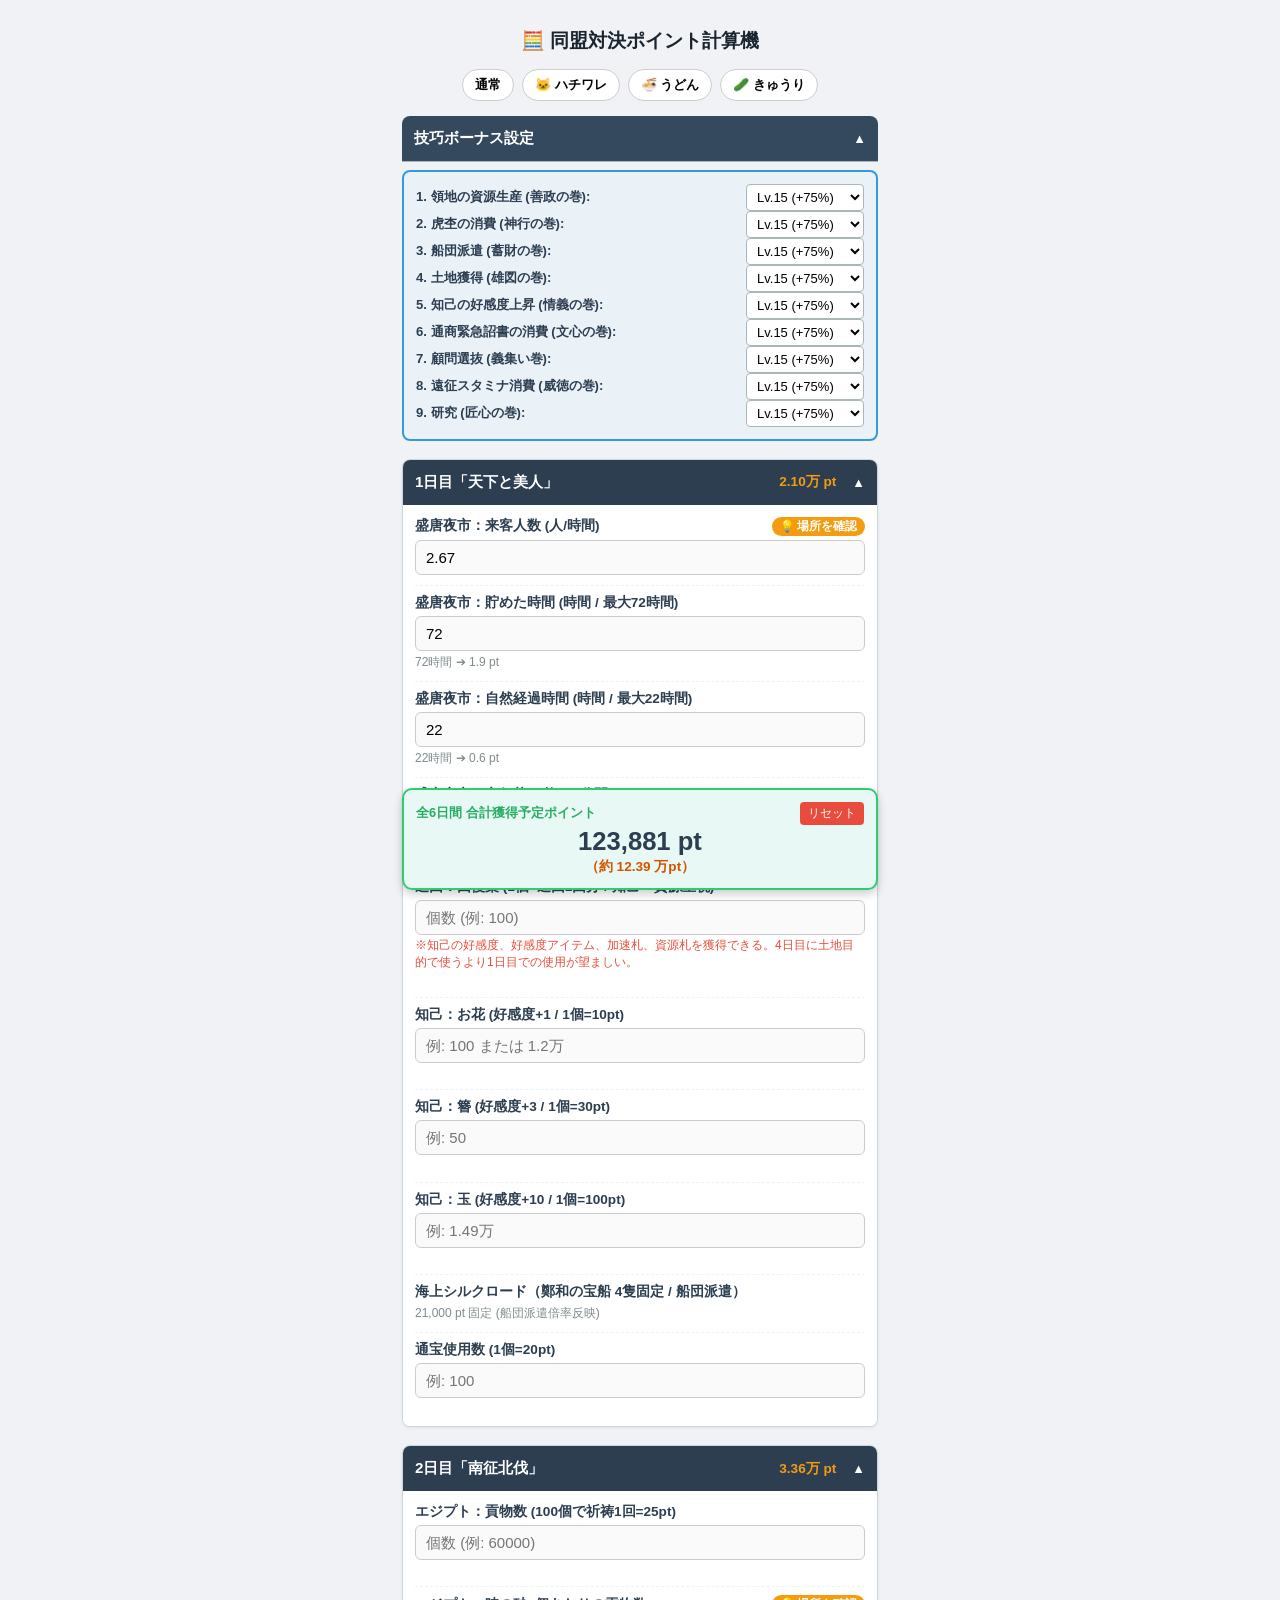
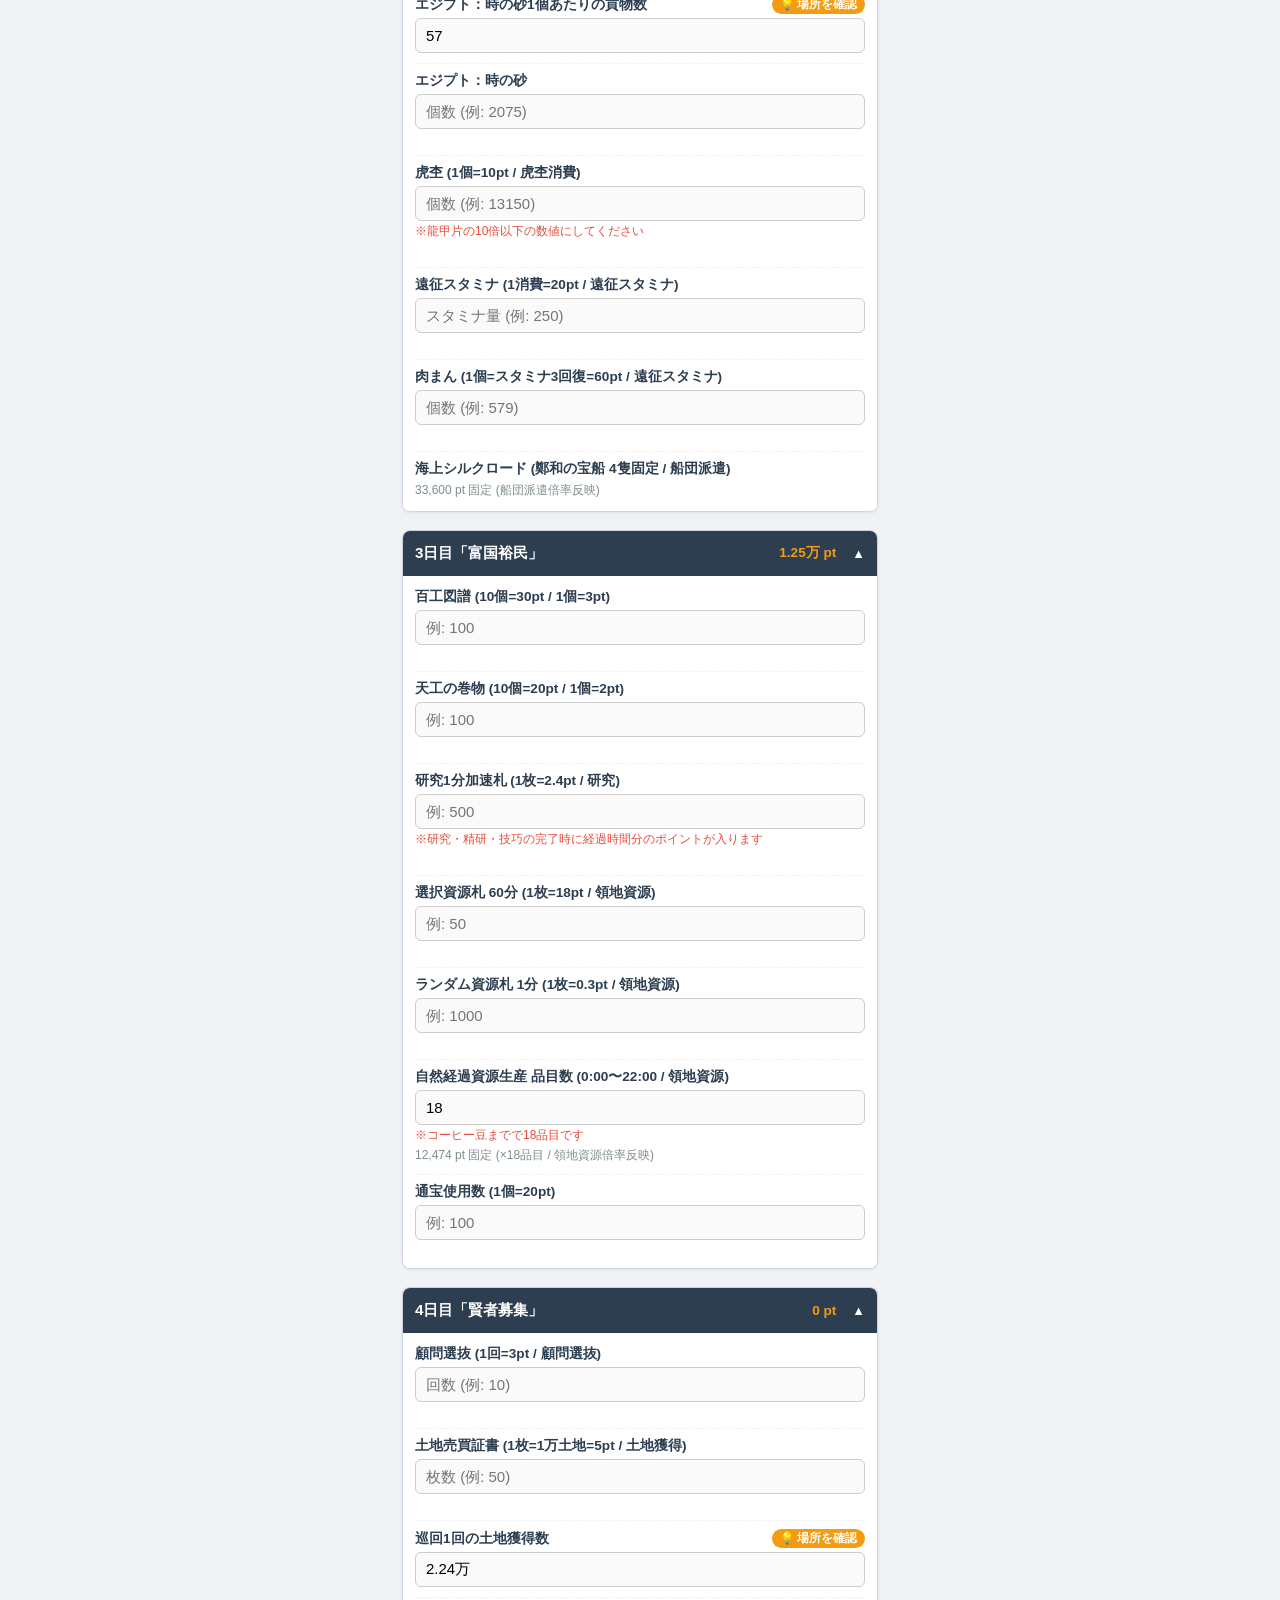
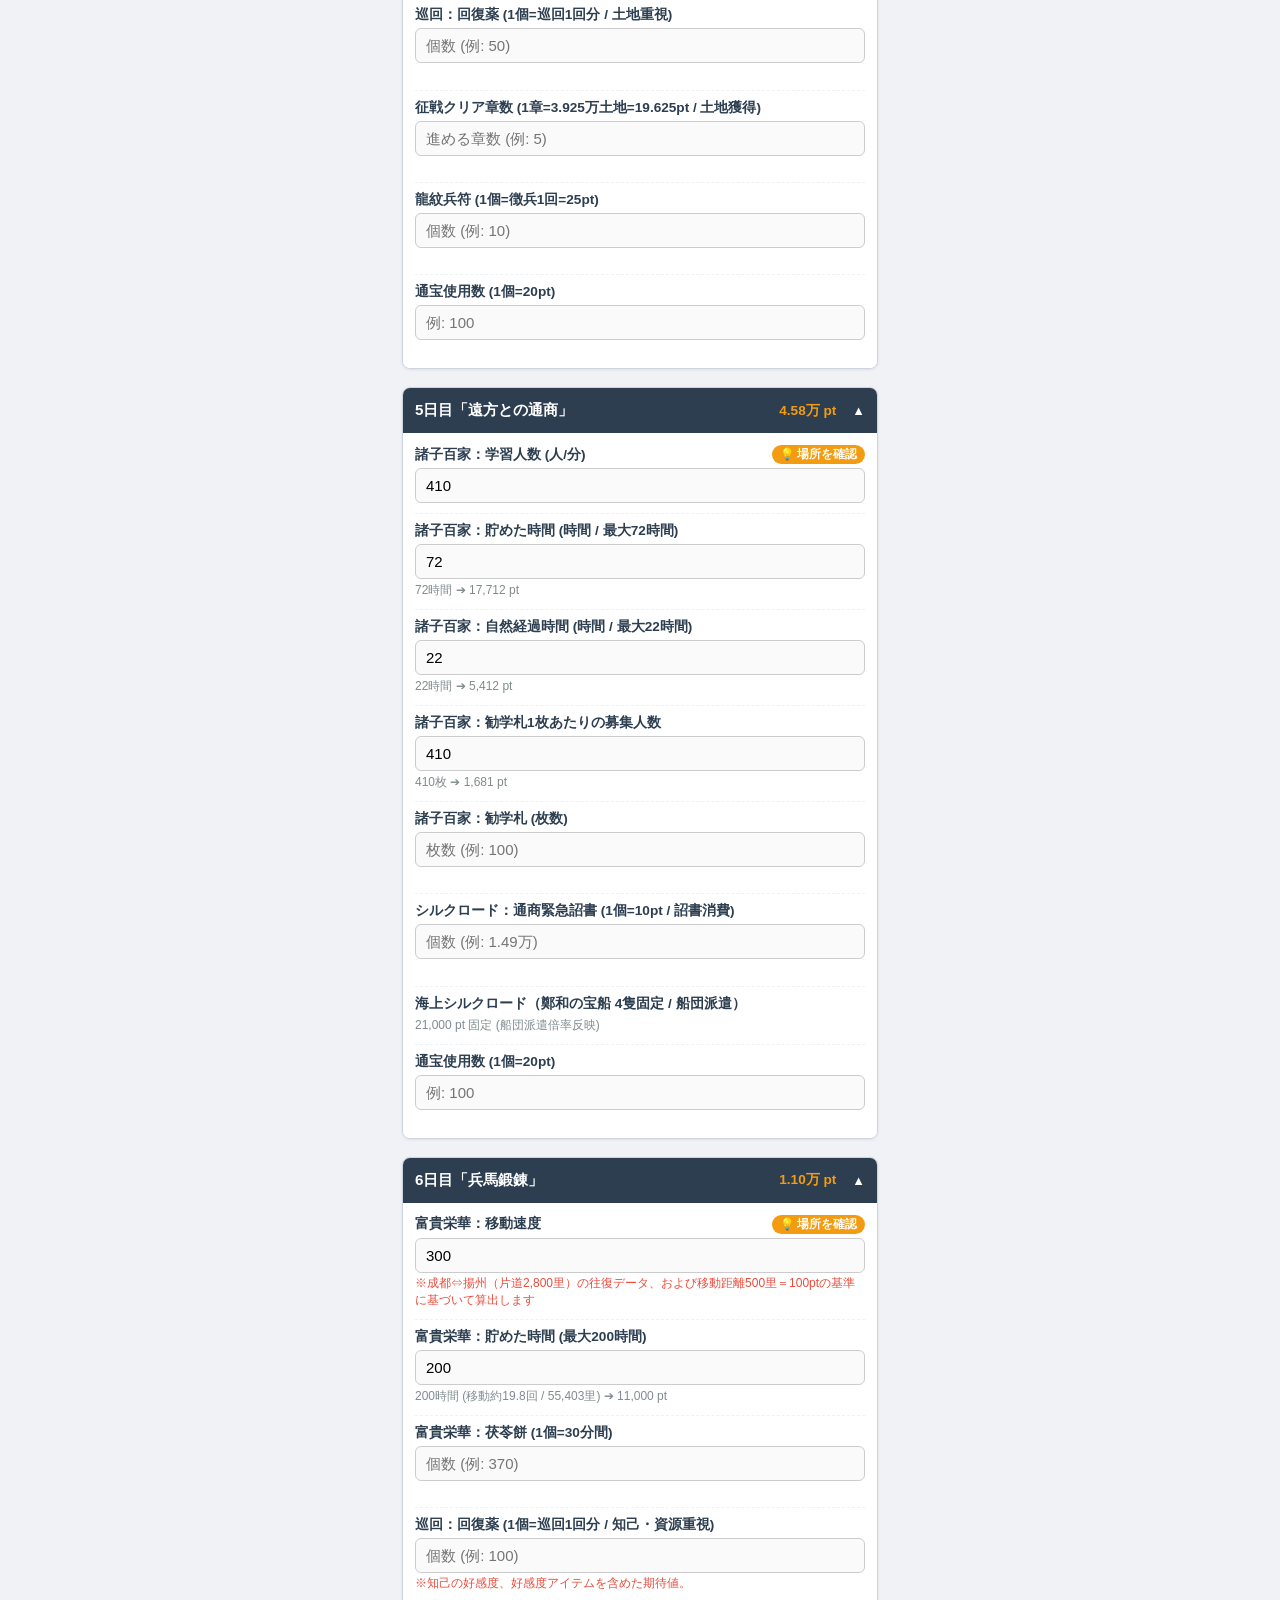
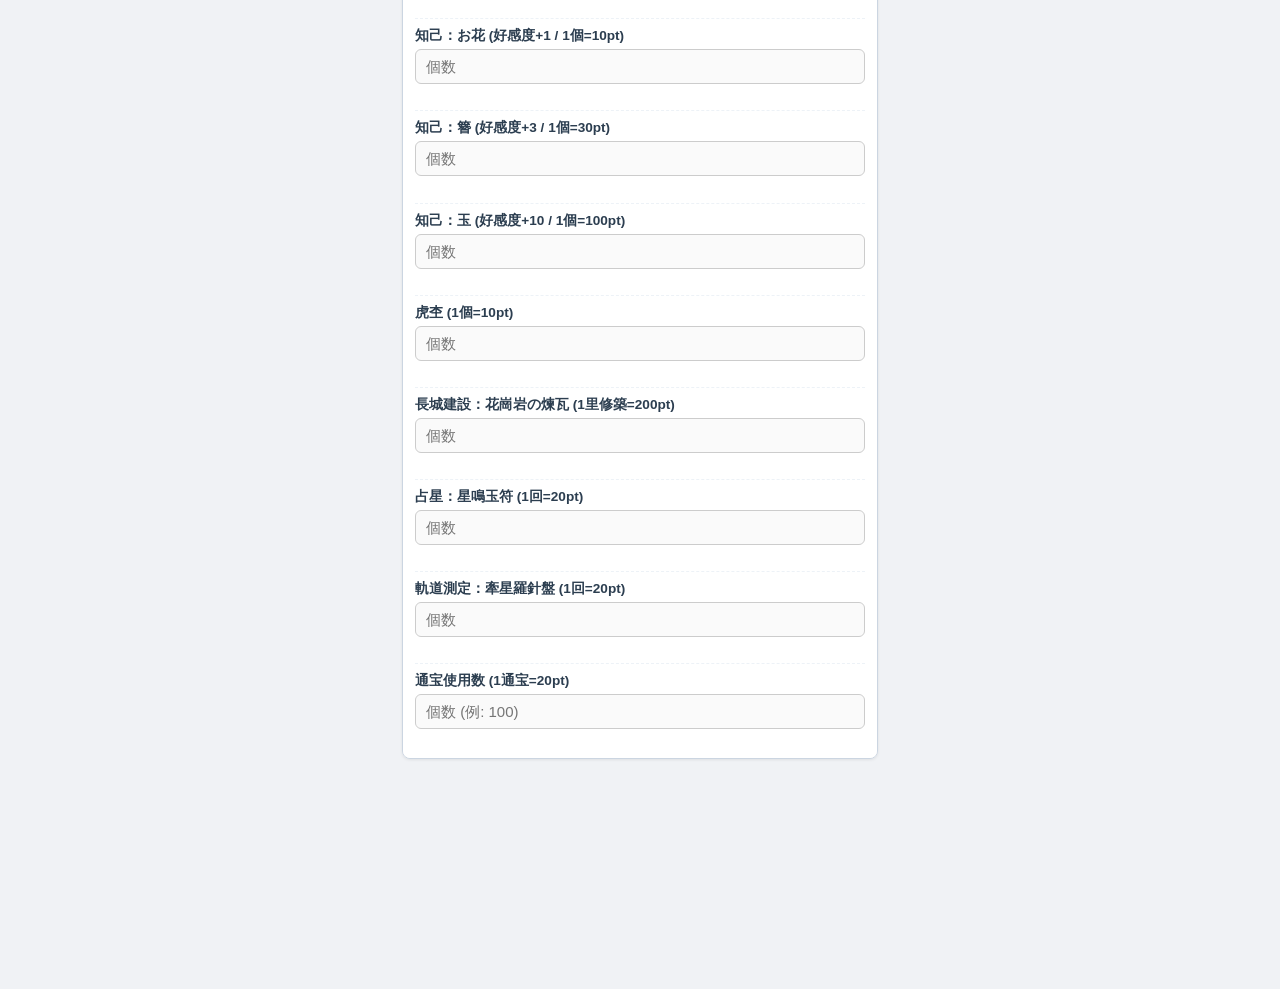
==== commit b13edae4: "index.html の更新" ====
--- a/index.html
+++ b/index.html
@@ -20,6 +20,15 @@
 <body>
 
 <h2>🧮 同盟対決ポイント計算機</h2>
+
+<!-- テーマ切替ボタン -->
+<div class="theme-selector">
+  <button class="theme-btn" onclick="setTheme('default')">通常</button>
+  <button class="theme-btn" onclick="setTheme('hachiware')">🐱 ハチワレ</button>
+  <button class="theme-btn" onclick="setTheme('udon')">🍜 うどん</button>
+  <button class="theme-btn" onclick="setTheme('cucumber')">🥒 きゅうり</button>
+</div>
+
 
 <!-- 技巧ボーナス設定エリア（アコーディオン対応） -->
 <div class="bonus-wrapper" id="bonus-wrapper">
--- a/style.css
+++ b/style.css
@@ -203,6 +203,41 @@
   box-shadow: 0 4px 15px rgba(0,0,0,0.5);
 }
 
+/* 技巧ボーナス用のアコーディオンヘッダー */
+.bonus-title {
+  cursor: pointer;
+  user-select: none;
+  display: flex;
+  justify-content: space-between;
+  align-items: center;
+  padding: 12px;
+  background: #34495e;
+  color: #fff;
+  font-weight: bold;
+  border-radius: 8px 8px 0 0;
+}
+
+.bonus-title::after {
+  content: '▲';
+  font-size: 0.8rem;
+  margin-left: 8px;
+  transition: transform 0.2s ease;
+}
+
+/* 折りたたみ時の挙動 */
+.bonus-wrapper.collapsed .bonus-title::after {
+  transform: rotate(180deg);
+}
+
+.bonus-wrapper.collapsed .bonus-card {
+  display: none;
+}
+
+.bonus-wrapper.collapsed .bonus-title {
+  border-radius: 8px; /* 閉じている時は角丸を全体に適用 */
+}
+
+
 /* アコーディオン用のヘッダー調整 */
 .day-title {
   cursor: pointer;
@@ -239,3 +274,82 @@
   padding-bottom: 140px; /* 合計表示枠の高さ＋余白分を確保 */
 }
 
+/* --- テーマ切替ボタンのスタイル --- */
+.theme-selector {
+  display: flex;
+  gap: 8px;
+  justify-content: center;
+  margin: 15px 0;
+  flex-wrap: wrap;
+}
+.theme-btn {
+  padding: 6px 12px;
+  border: 1px solid #ccc;
+  border-radius: 20px;
+  background: #fff;
+  cursor: pointer;
+  font-size: 13px;
+  font-weight: bold;
+  transition: all 0.2s;
+}
+.theme-btn:hover {
+  opacity: 0.8;
+}
+
+/* --- ① ハチワレテーマ (水色×白、肉球アクセント) --- */
+body.theme-hachiware {
+  background-color: #e3f2fd !important;
+}
+body.theme-hachiware .day-title,
+body.theme-hachiware .sticky-summary {
+  background-color: #4fc3f7 !important;
+  color: #fff !important;
+}
+body.theme-hachiware .day-card {
+  border: 2px solid #b3e5fc;
+  border-radius: 12px;
+}
+body.theme-hachiware .theme-btn {
+  background-color: #b3e5fc;
+  border-color: #4fc3f7;
+  color: #01579b;
+}
+
+/* --- ② うどんテーマ (お出汁カラー・ベージュ＆和風) --- */
+body.theme-udon {
+  background-color: #fcf8f2 !important;
+}
+body.theme-udon .day-title,
+body.theme-udon .sticky-summary {
+  background-color: #d7ccc8 !important;
+  color: #3e2723 !important;
+}
+body.theme-udon .day-card {
+  border: 2px solid #efebe9;
+  background-color: #fffdf9;
+  border-radius: 8px;
+}
+body.theme-udon .theme-btn {
+  background-color: #efebe9;
+  border-color: #d7ccc8;
+  color: #4e342e;
+}
+
+/* --- ③ きゅうりテーマ (フレッシュグリーン) --- */
+body.theme-cucumber {
+  background-color: #f1f8e9 !important;
+}
+body.theme-cucumber .day-title,
+body.theme-cucumber .sticky-summary {
+  background-color: #81c784 !important;
+  color: #1b5e20 !important;
+}
+body.theme-cucumber .day-card {
+  border: 2px solid #c8e6c9;
+  border-radius: 10px;
+}
+body.theme-cucumber .theme-btn {
+  background-color: #c8e6c9;
+  border-color: #81c784;
+  color: #2e7d32;
+}
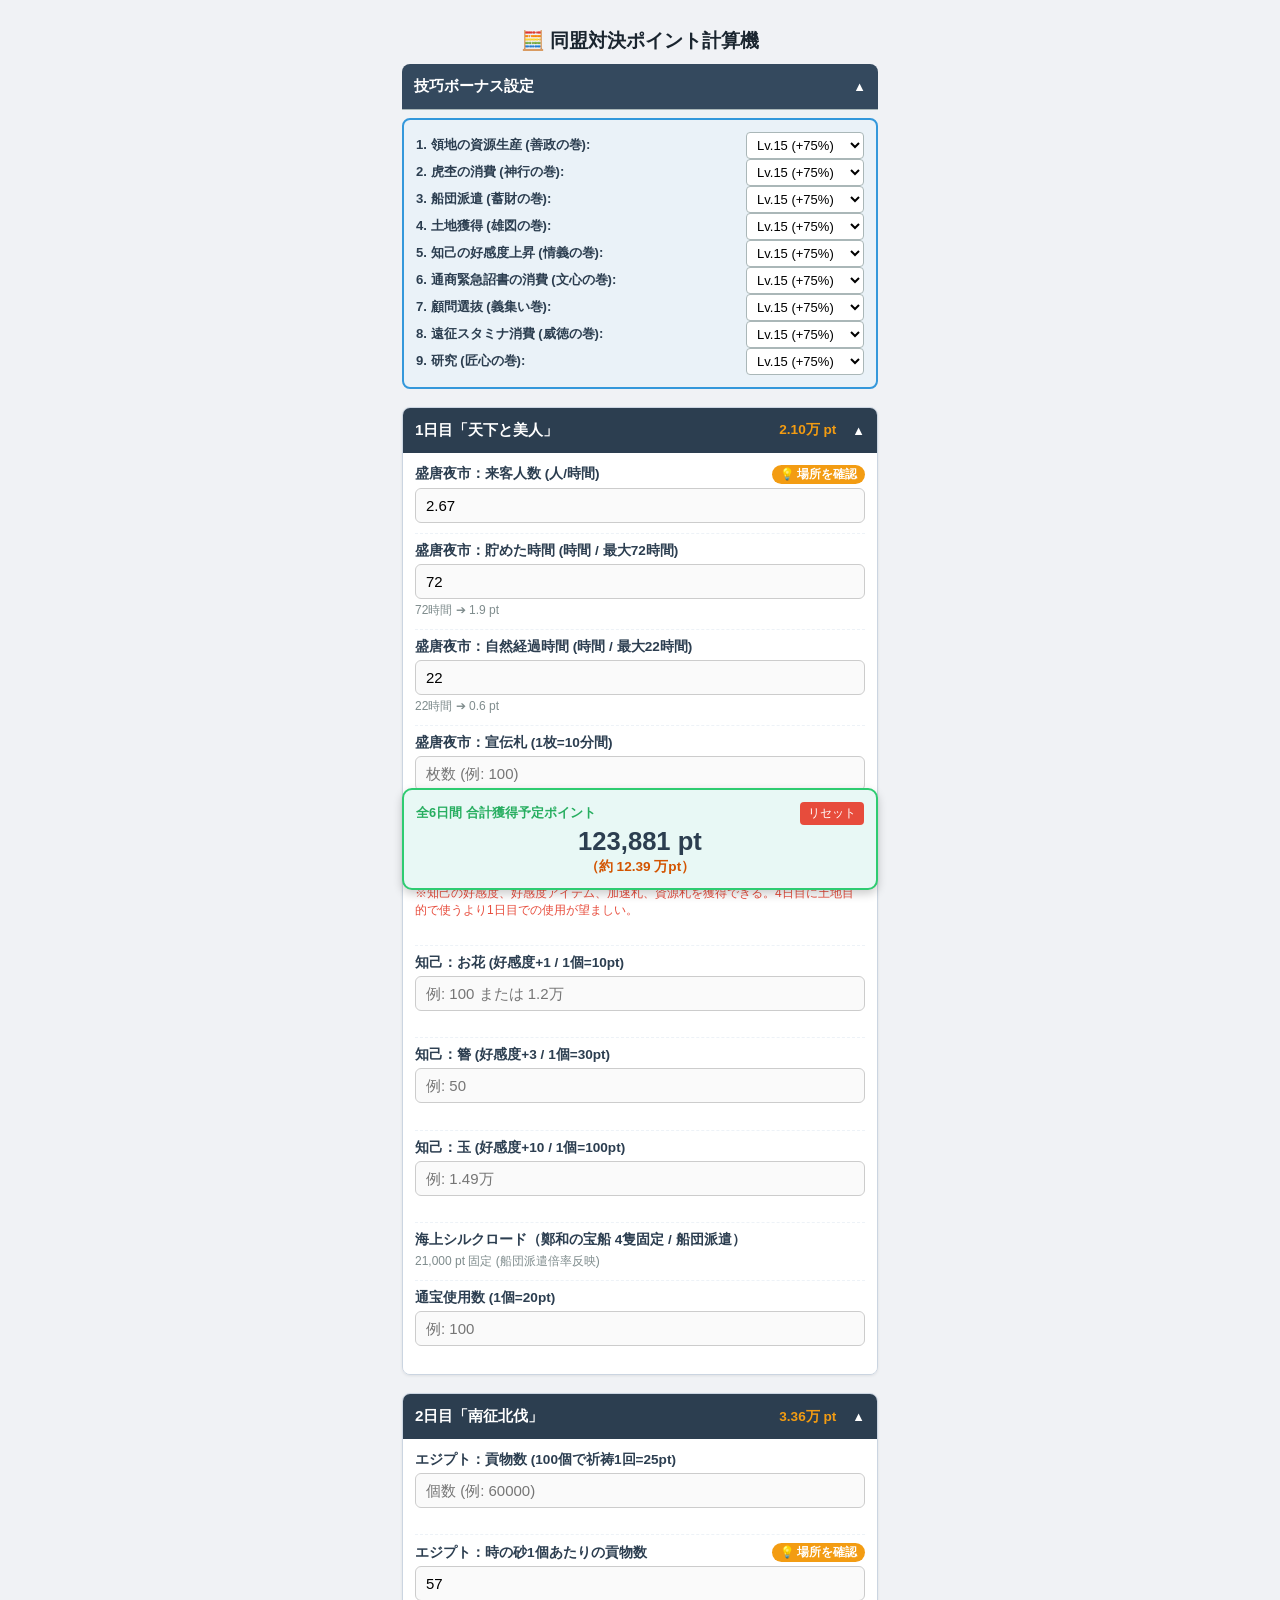
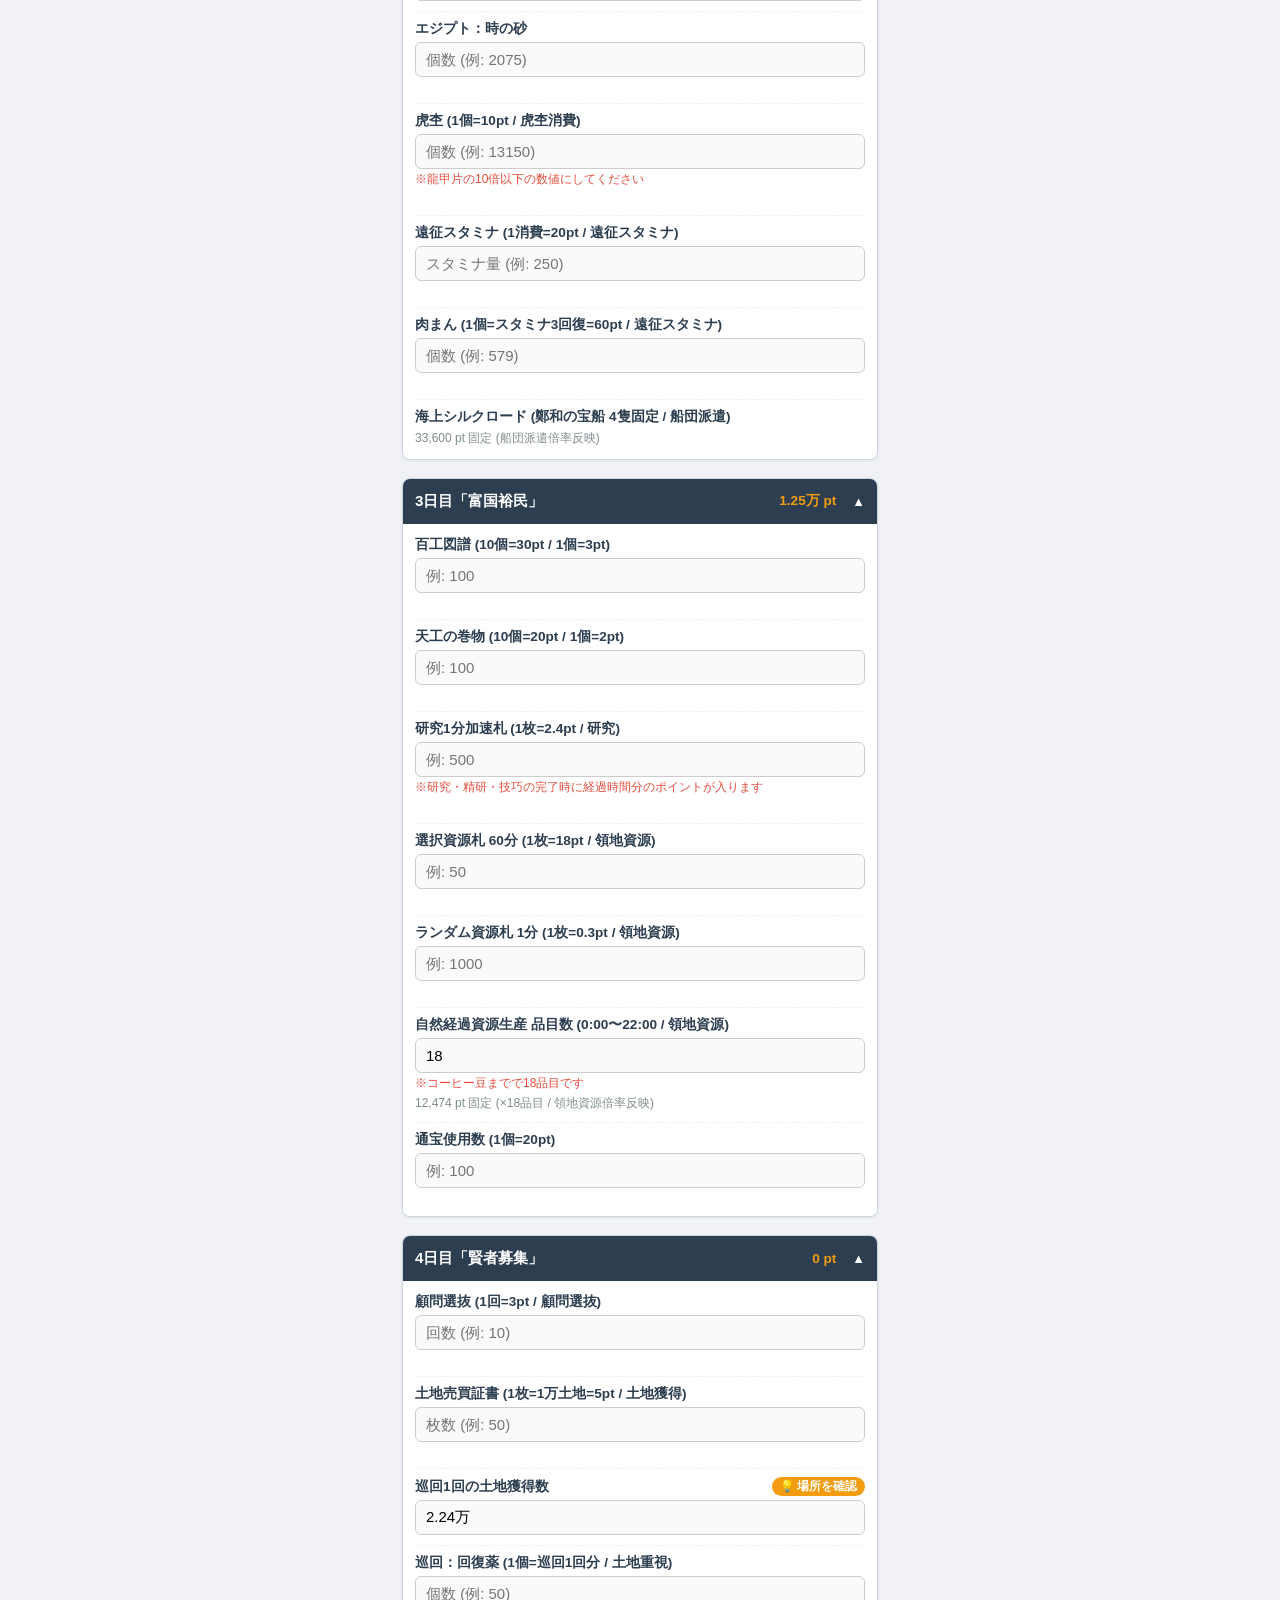
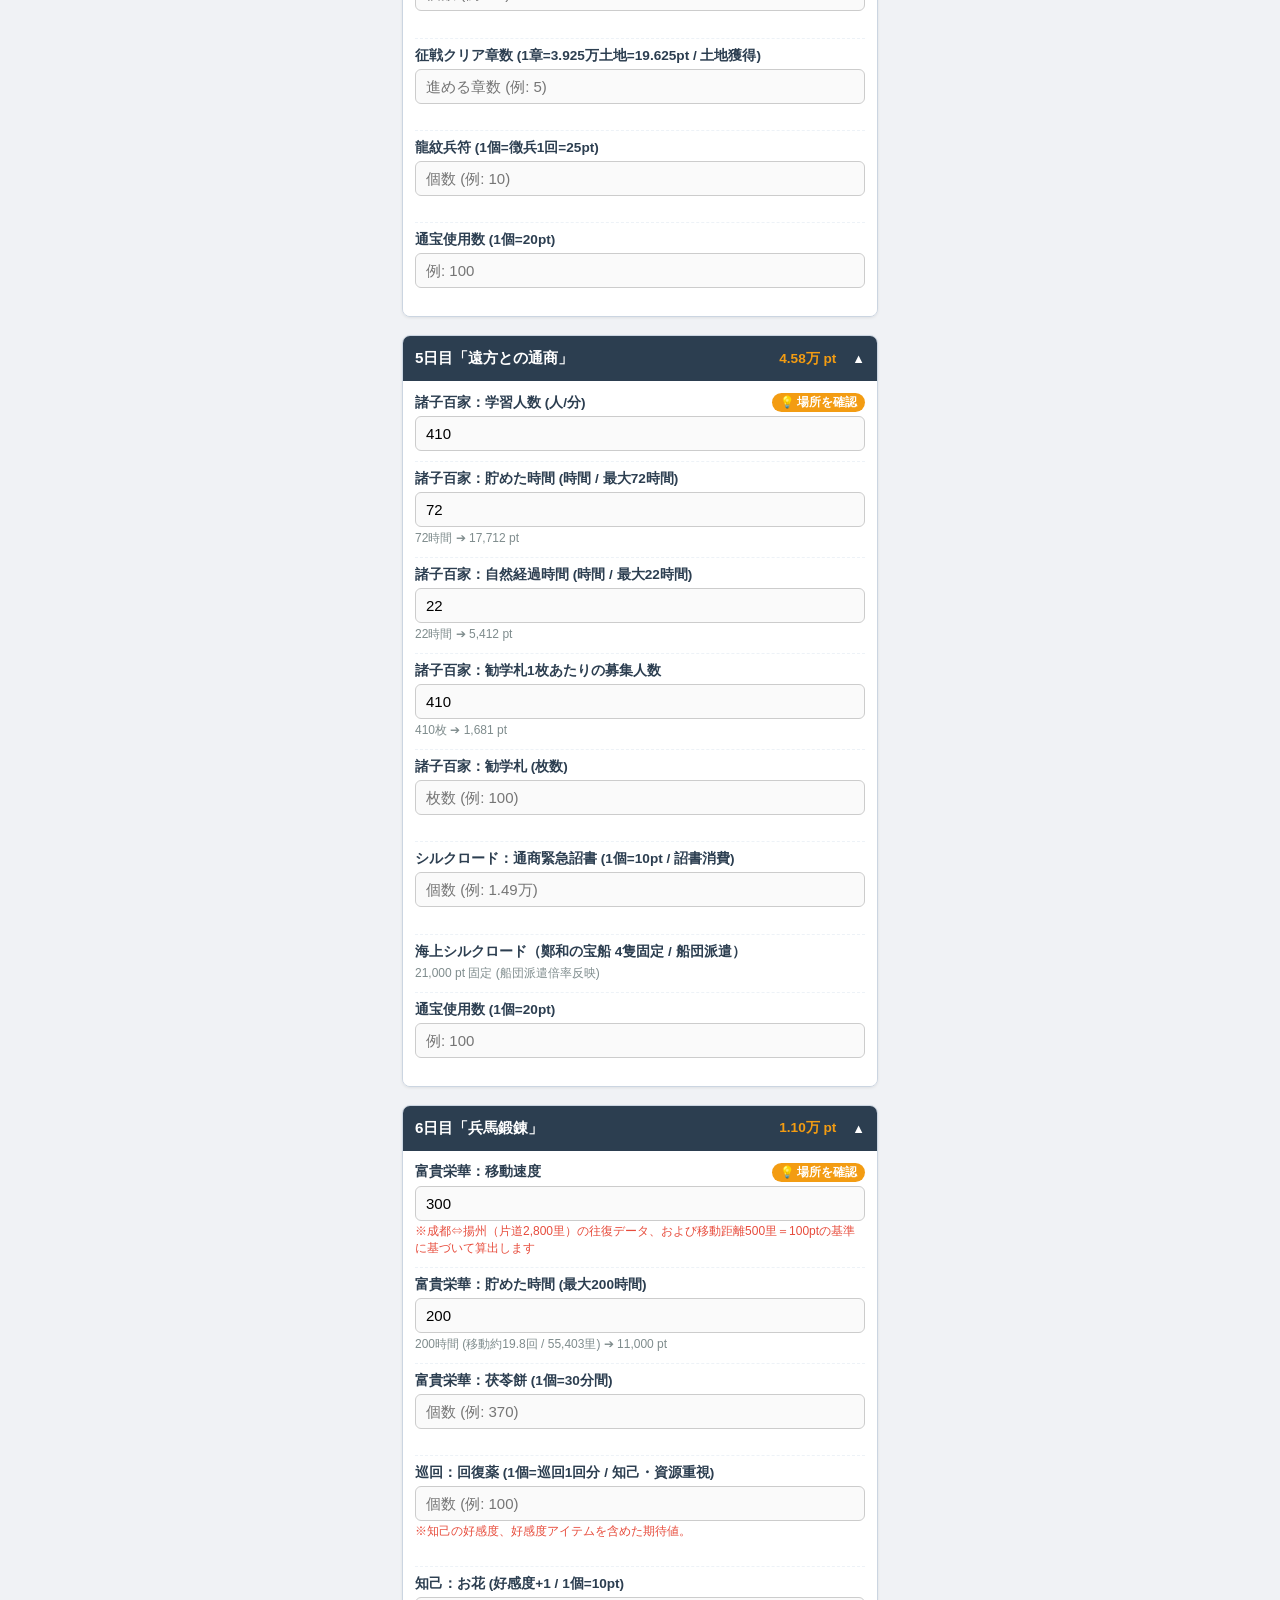
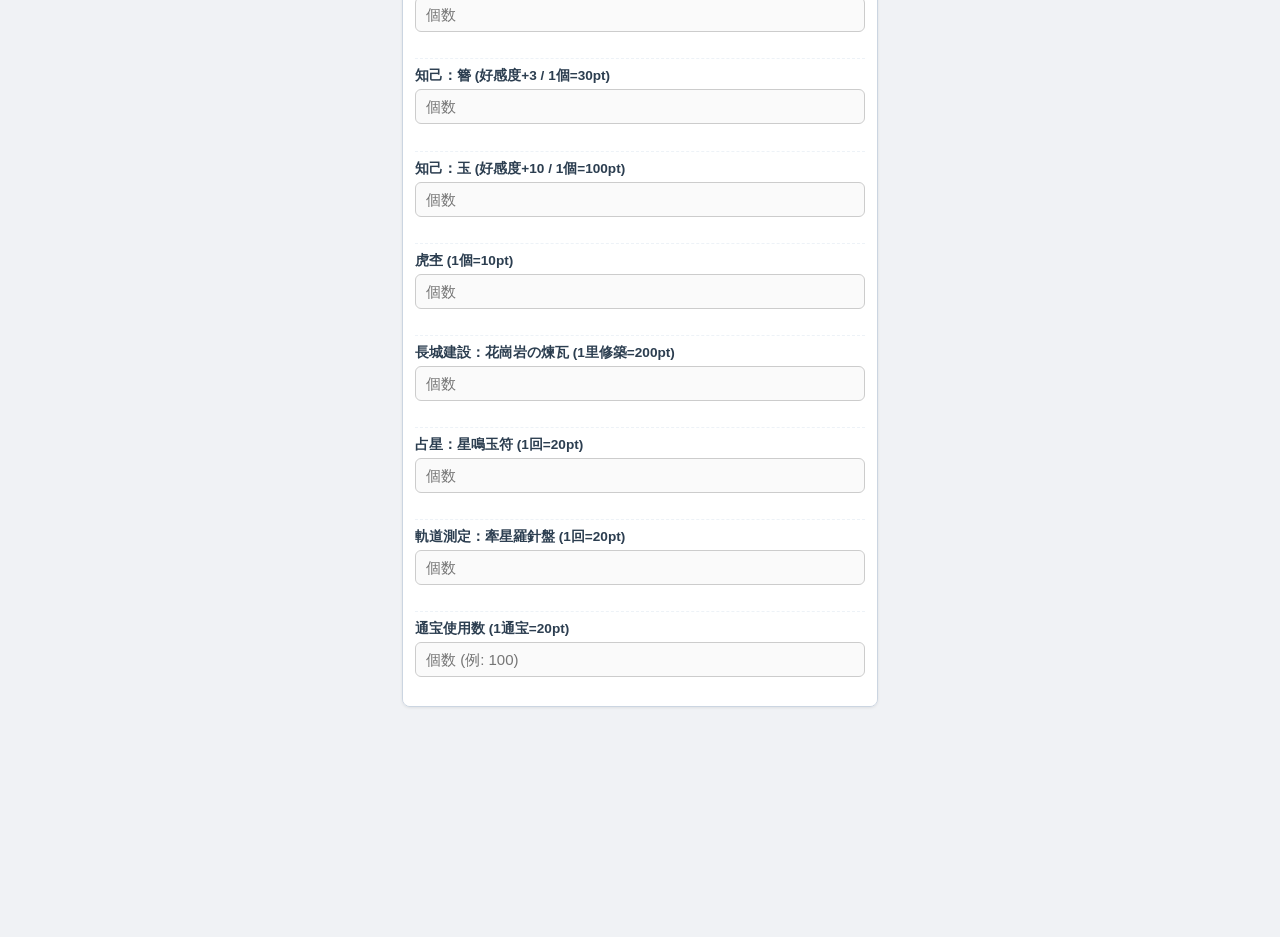
==== commit 9a86e158: "index.html の更新" ====
--- a/index.html
+++ b/index.html
@@ -20,14 +20,6 @@
 <body>
 
 <h2>🧮 同盟対決ポイント計算機</h2>
-
-<!-- テーマ切替ボタン -->
-<div class="theme-selector">
-  <button class="theme-btn" onclick="setTheme('default')">通常</button>
-  <button class="theme-btn" onclick="setTheme('hachiware')">🐱 ハチワレ</button>
-  <button class="theme-btn" onclick="setTheme('udon')">🍜 うどん</button>
-  <button class="theme-btn" onclick="setTheme('cucumber')">🥒 きゅうり</button>
-</div>
 
 
 <!-- 技巧ボーナス設定エリア（アコーディオン対応） -->
